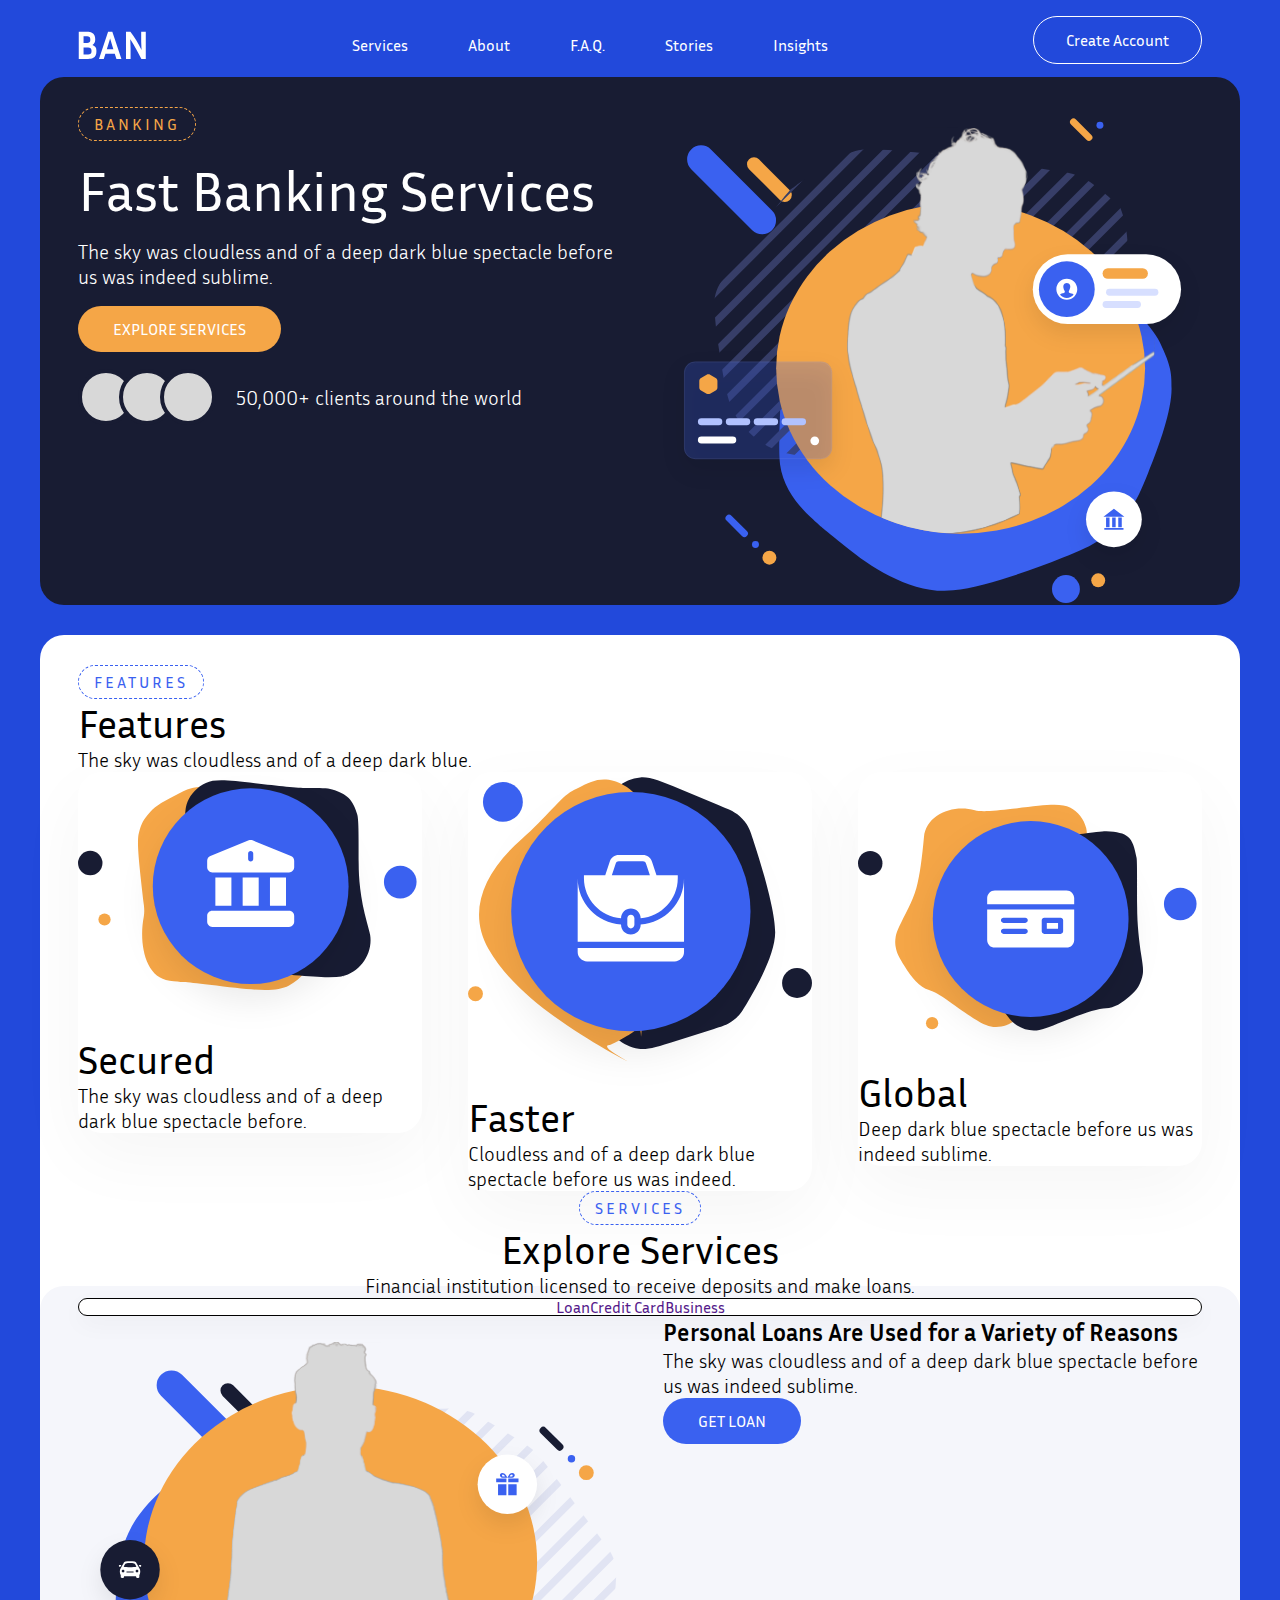
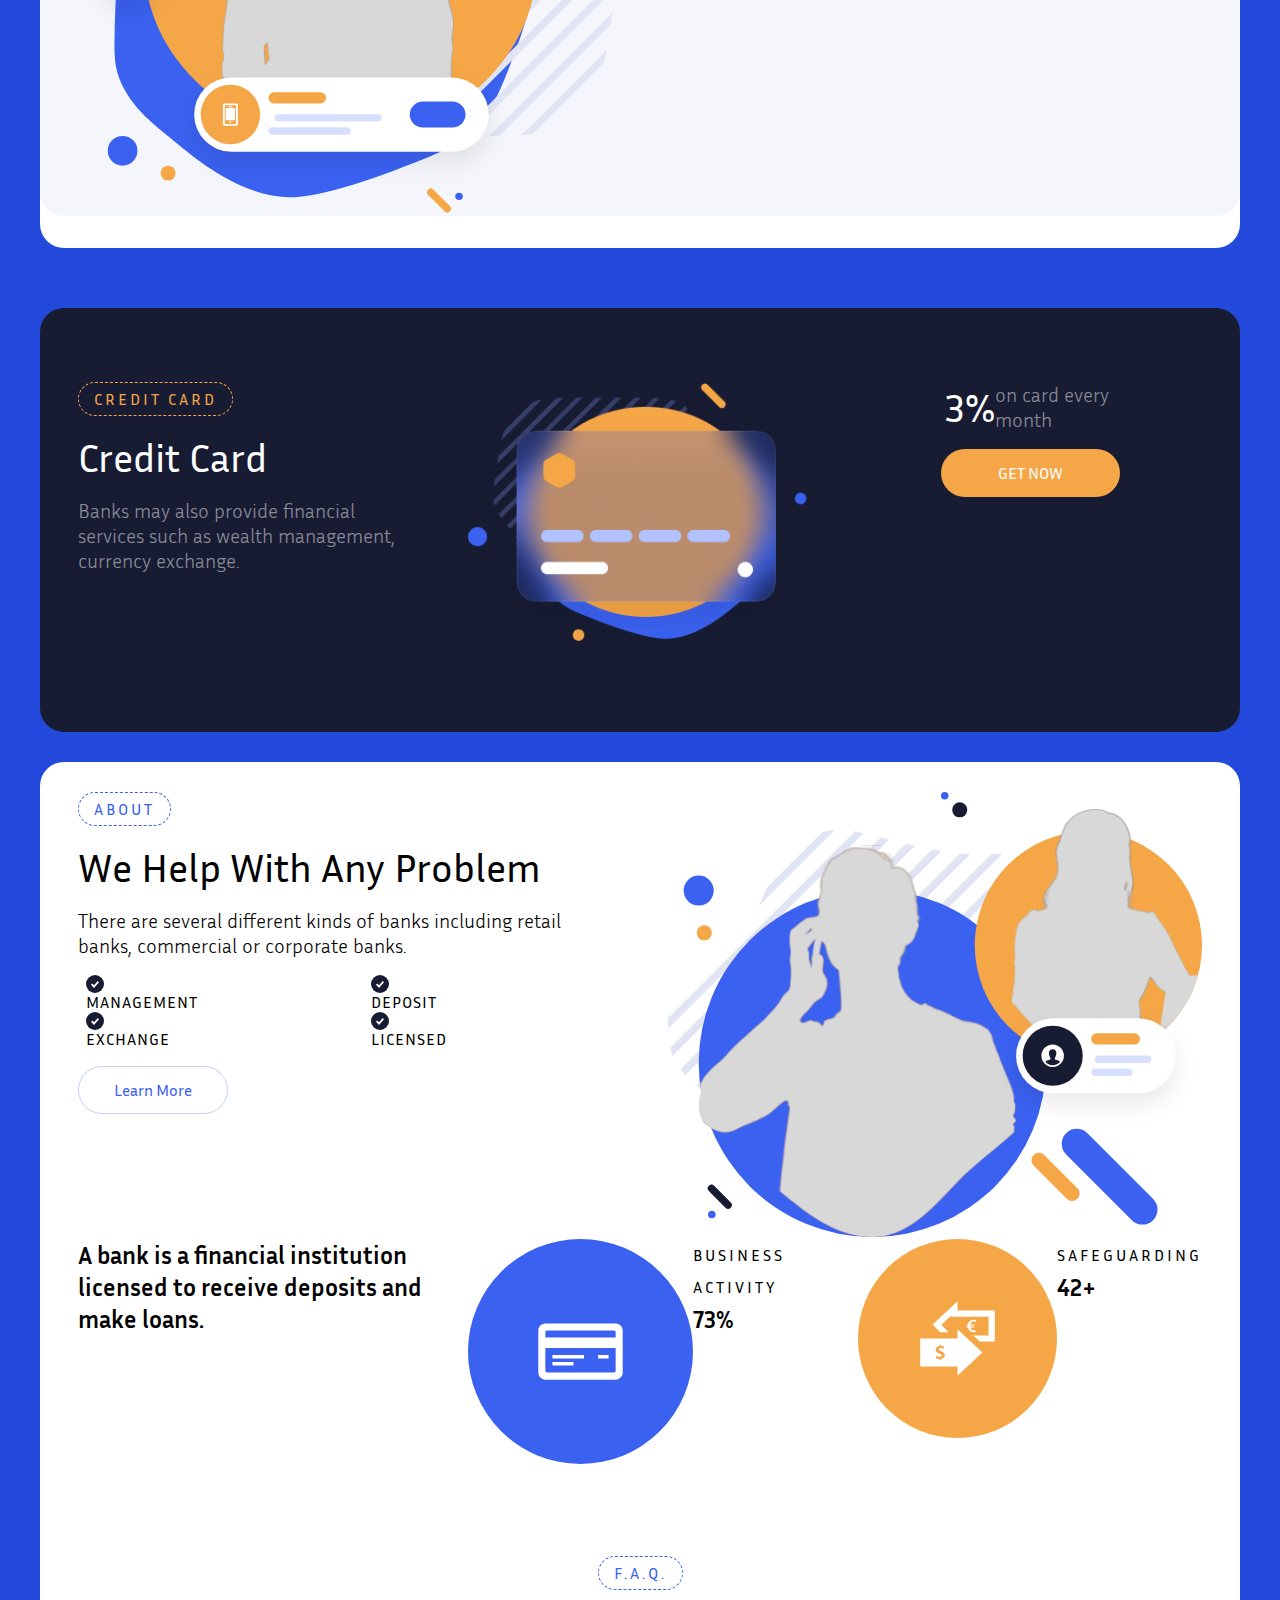
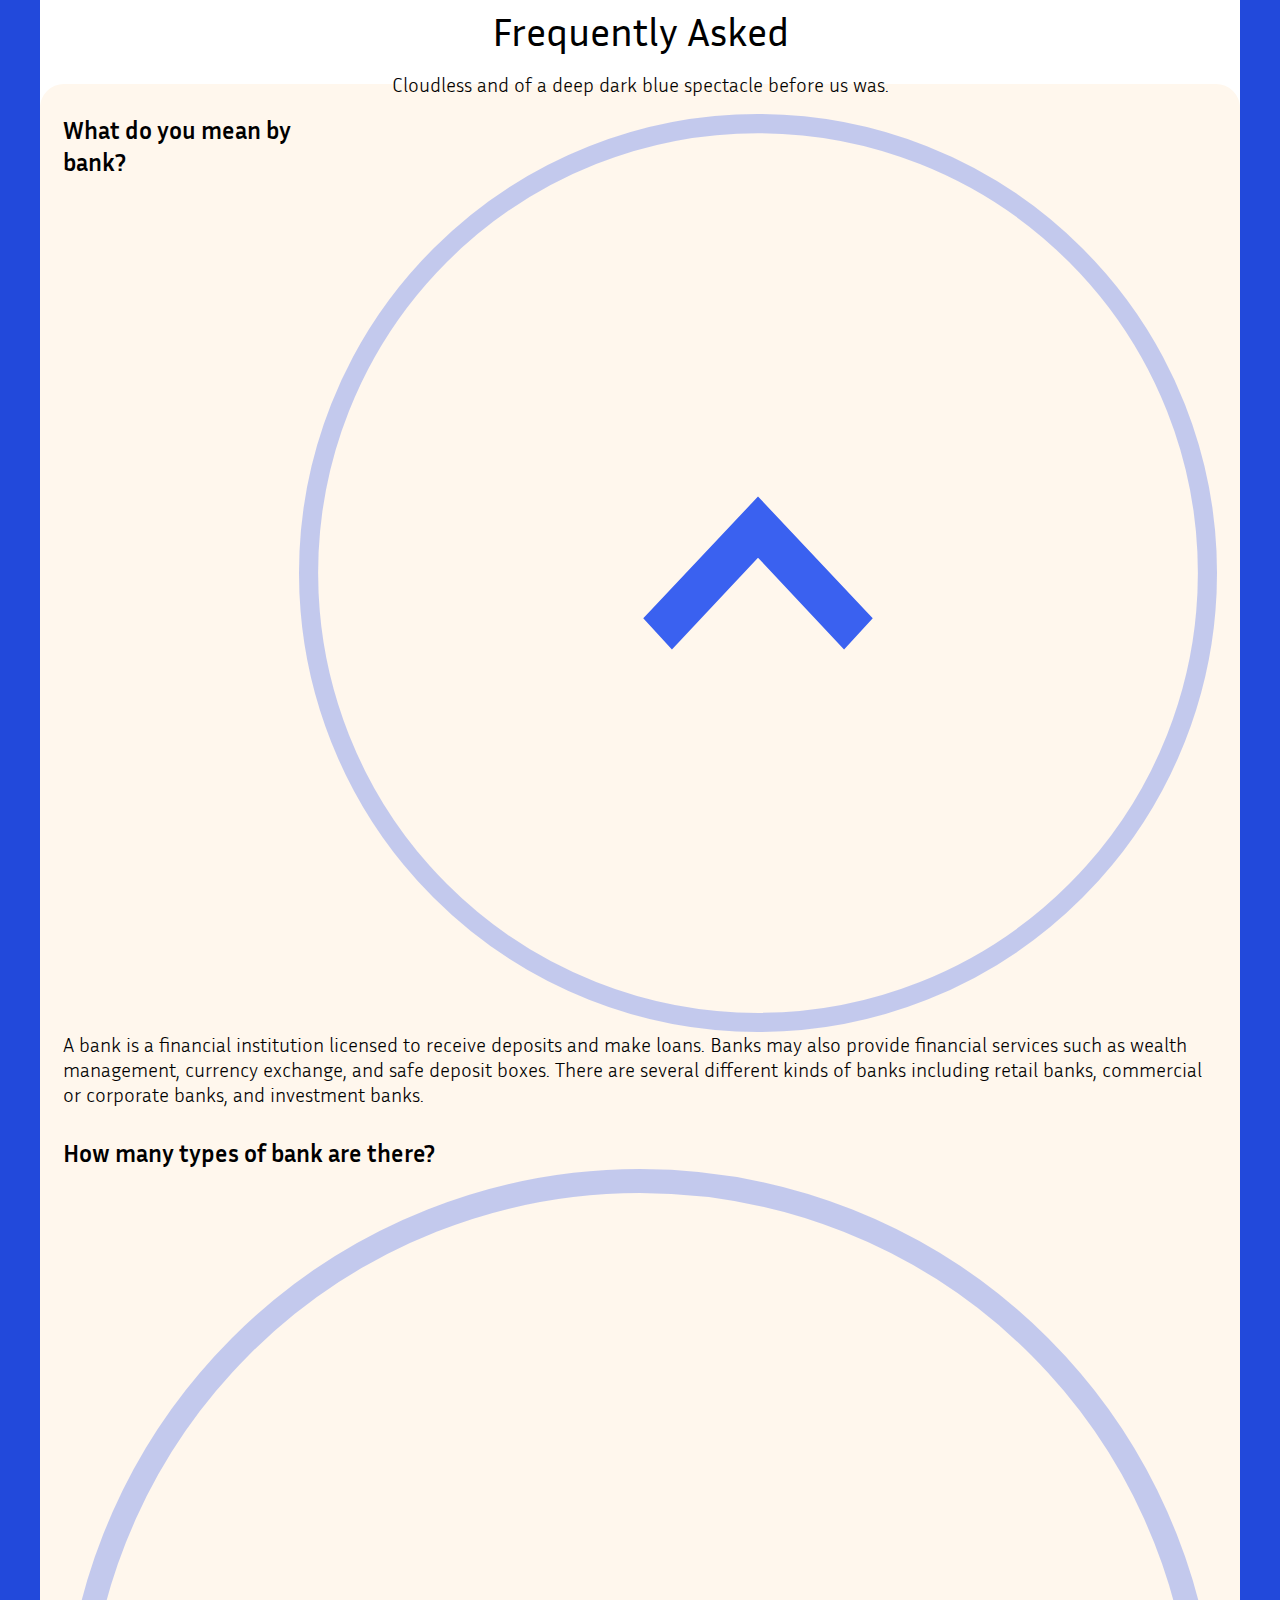
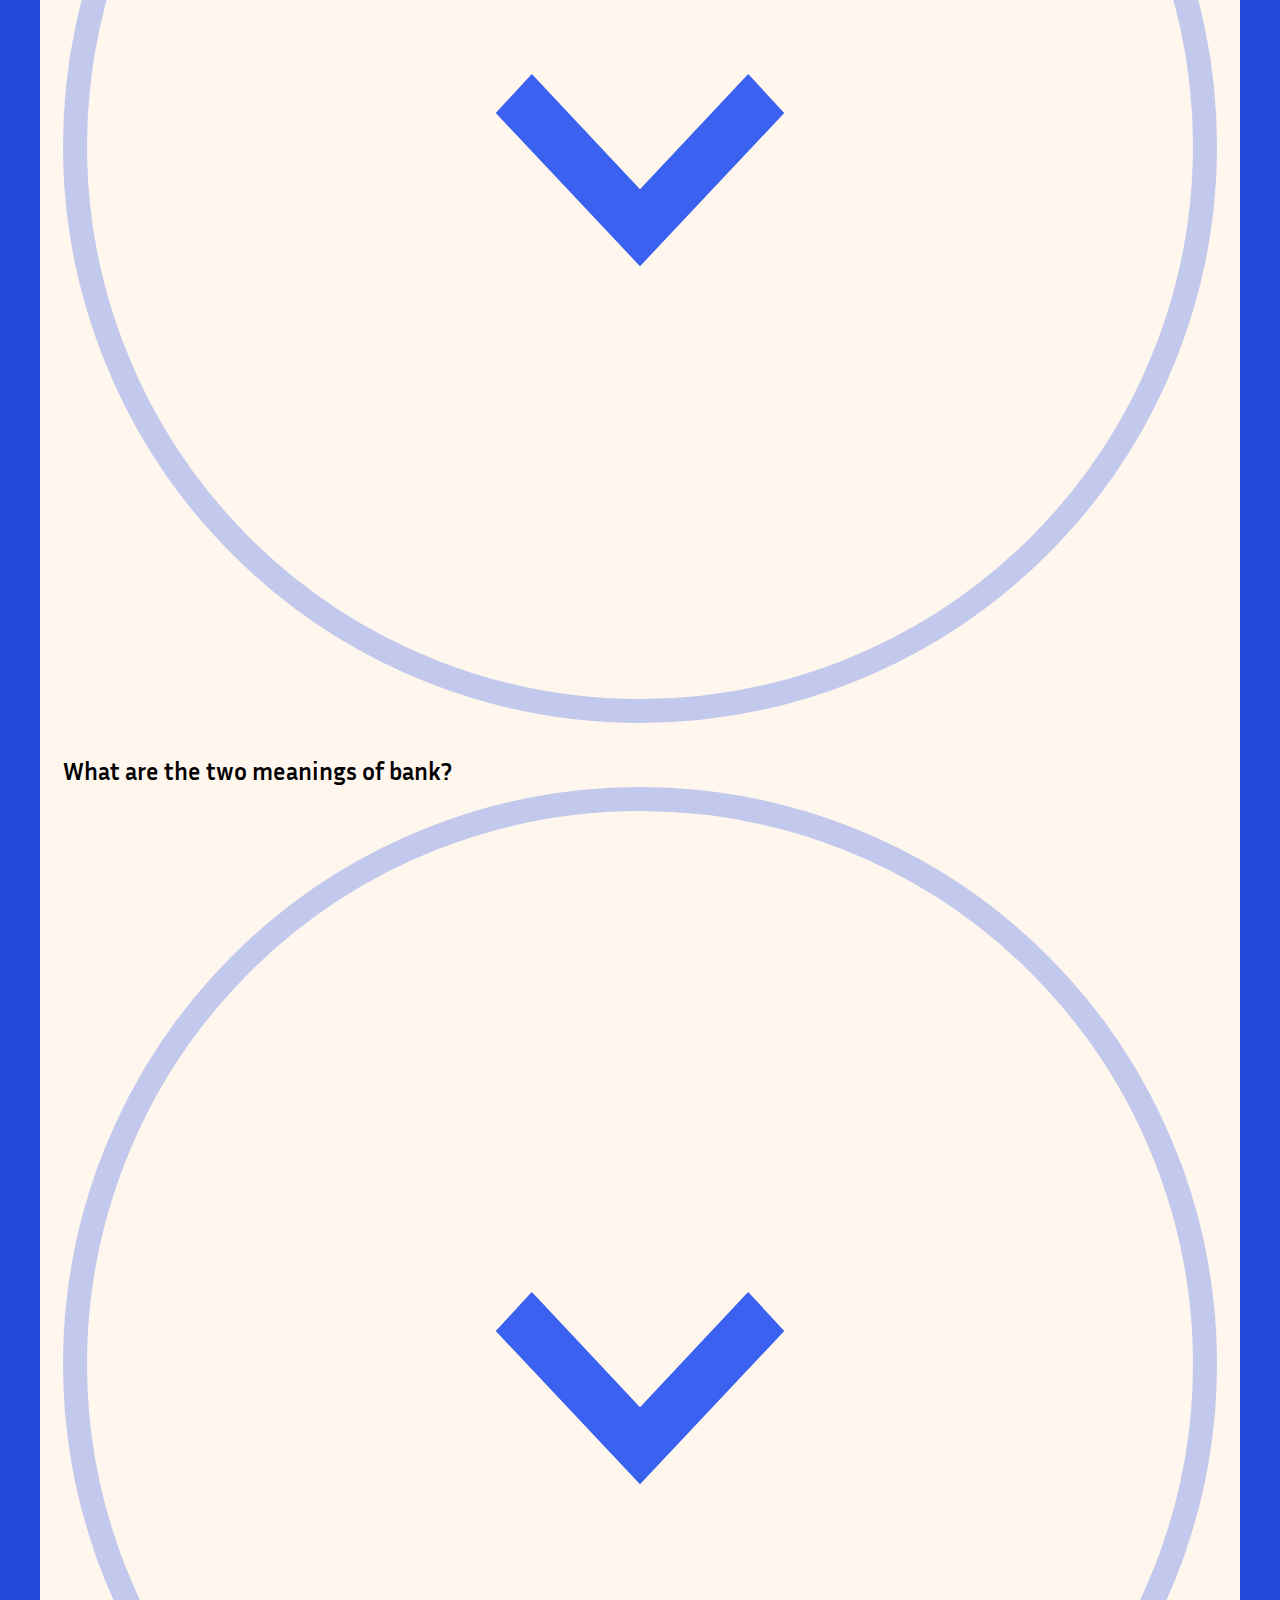
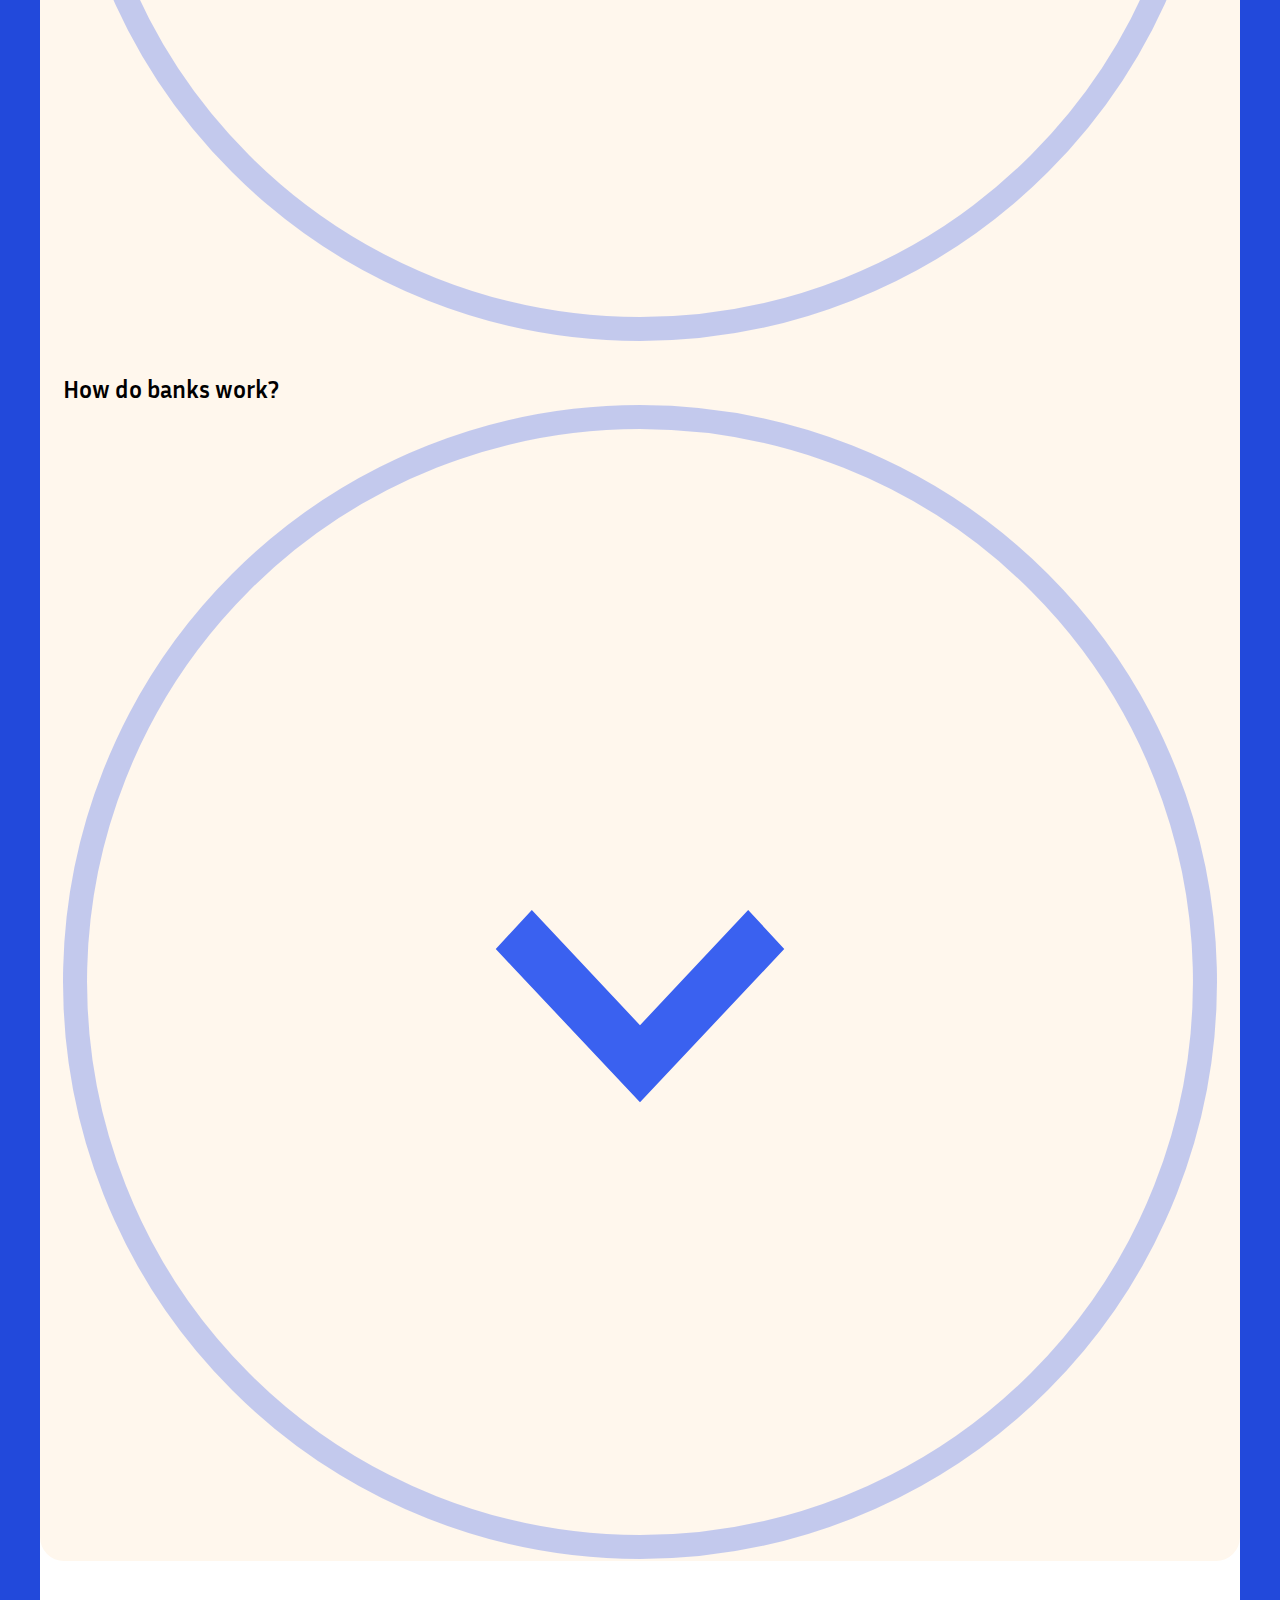
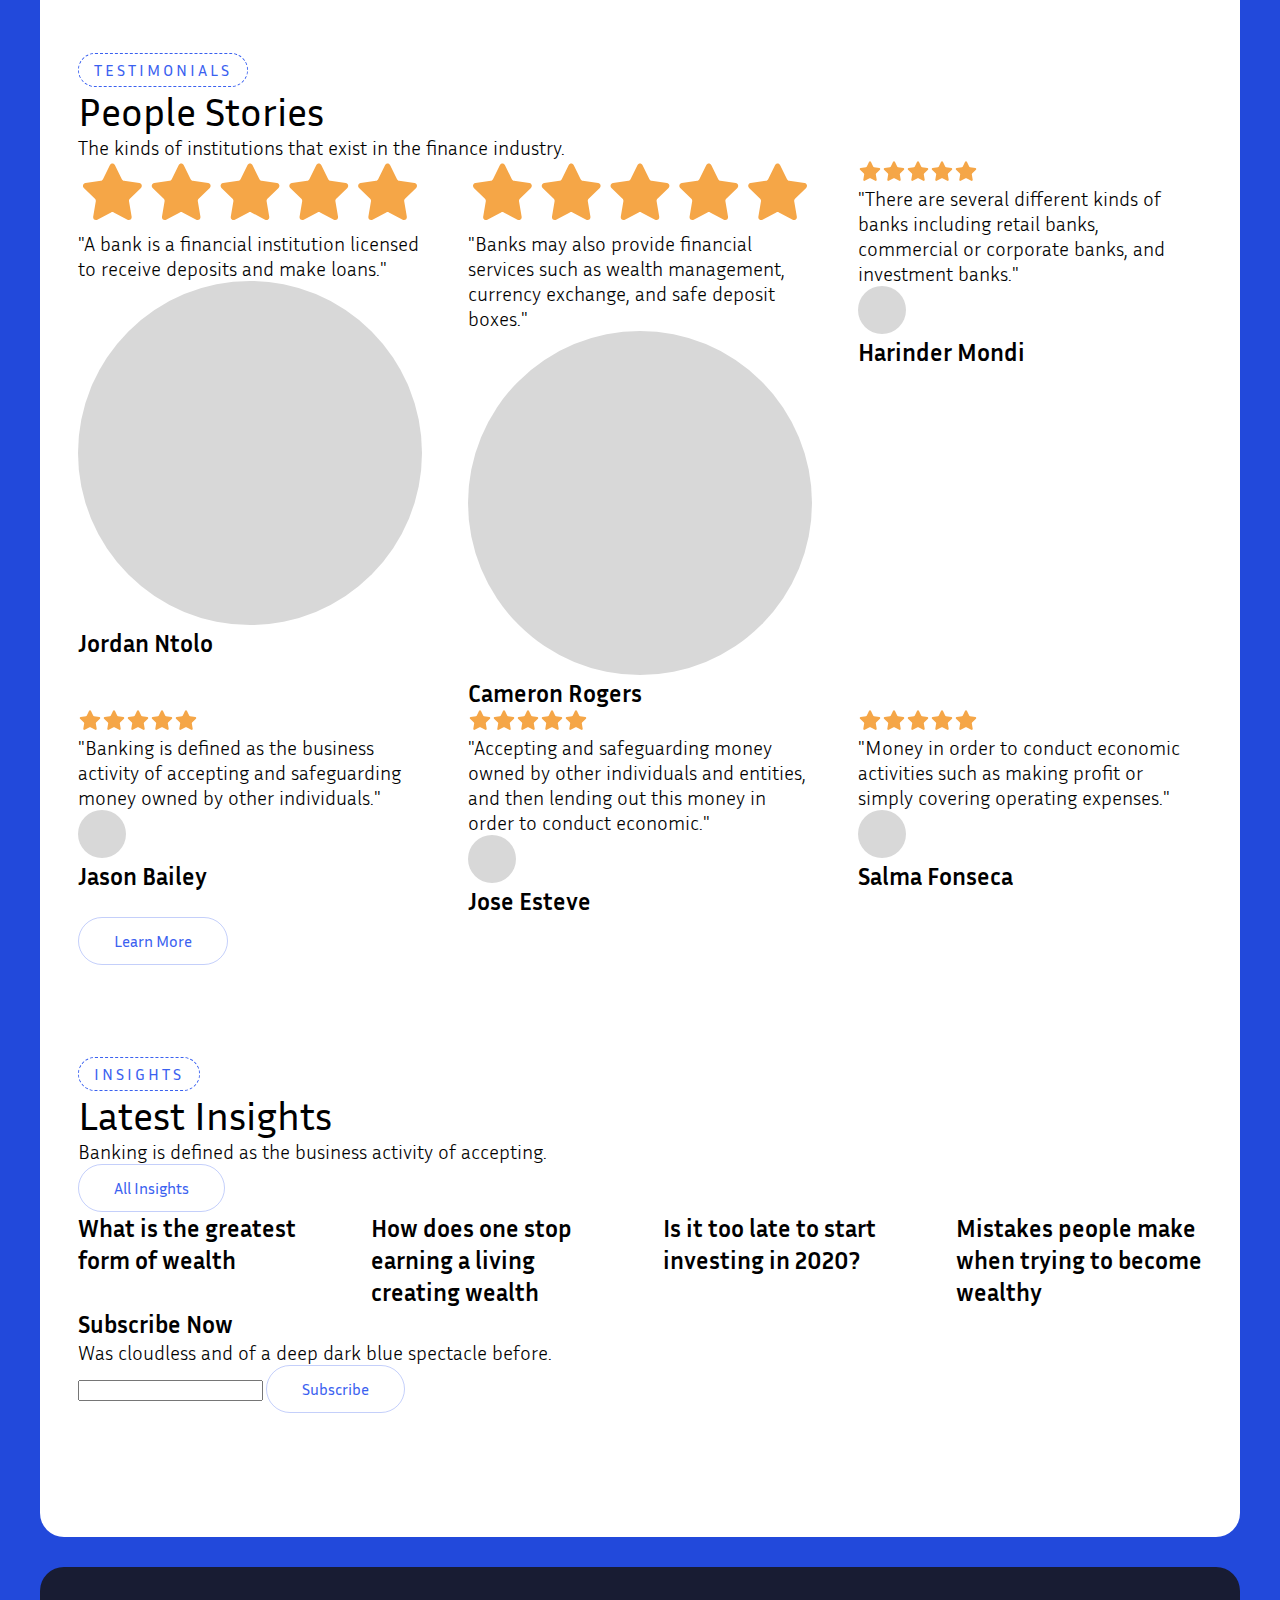
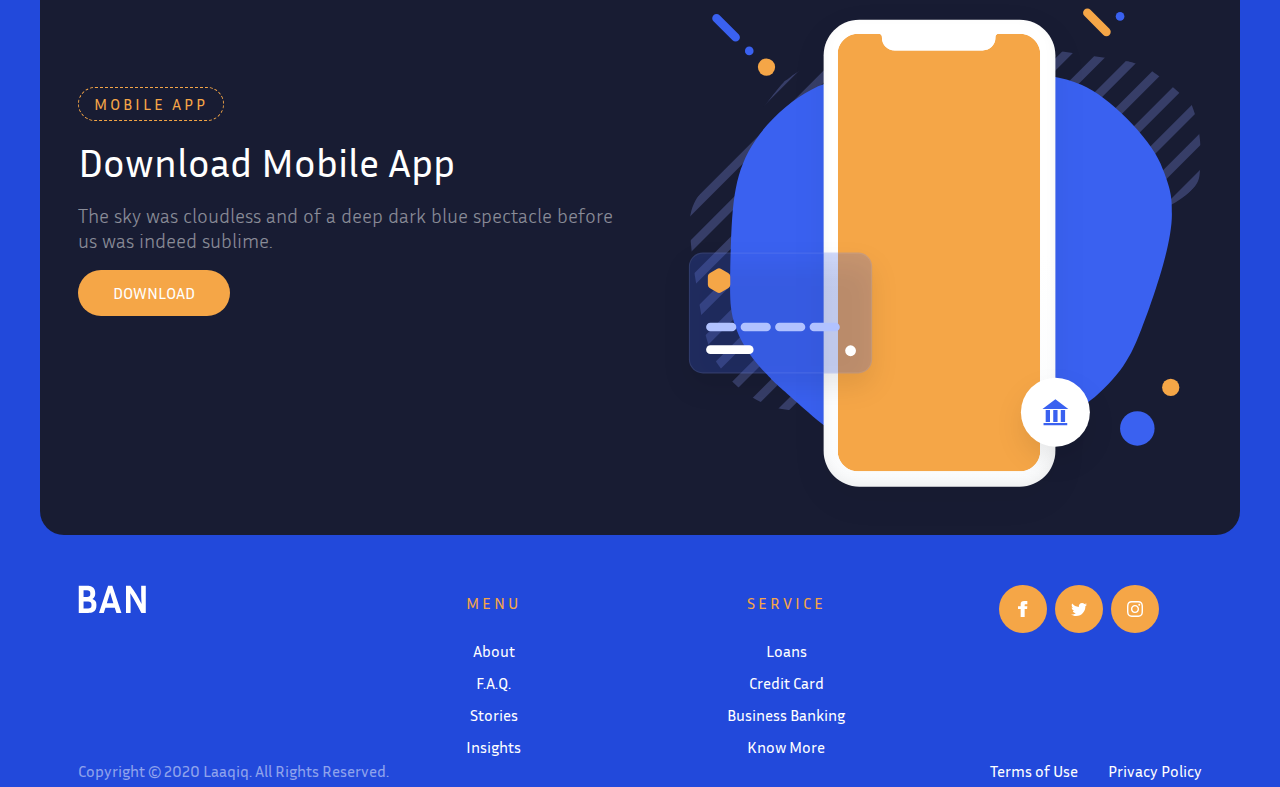
==== index.html @ faff3cac "Rename main.html to index.html" ====
<!DOCTYPE html>
<html lang="en">
  <head>
    <meta charset="UTF-8" />
    <meta http-equiv="X-UA-Compatible" content="IE=edge" />
    <meta name="viewport" content="width=device-width, initial-scale=1.0" />
    <link rel="preconnect" href="https://fonts.gstatic.com" />
    <link
      href="https://fonts.googleapis.com/css2?family=Inria+Sans:wght@300;400;700&display=swap"
      rel="stylesheet"
    />
    <link rel="stylesheet" href="./assets/css/main.css" />
    <title>Bank</title>
  </head>
  <body>
    <header id="header" class="header__navbar mb--bottom">
      <div class="container">
        <div class="row mg-top">
          <div class="column mg-top desktop-view">
            <div class="d-flex flex-space-between">
              <div class="nav__logo">
                <img src="./assets/img/Nav-Section/Logo.svg" alt="" />
              </div>
              <div class="header__mobile--menu">
                <img src="./assets/img/Nav-Section/hamburger-icon.svg" alt="" />
              </div>
            </div>
            <nav class="display-none">
              <ul>
                <li><a href="#">Services</a></li>
                <li><a href="#">About</a></li>
                <li><a href="#">F.A.Q.</a></li>
                <li><a href="#">Stories</a></li>
                <li><a href="#">Insights</a></li>
              </ul>
            </nav>
            <div>
              <a class="display-none btn-create-account" href="#"
                >Create Account</a
              >
            </div>
          </div>
        </div>
      </div>
    </header>
    <!-- Section 1 -->
    <div class="wrapper-black">
      <section id="hero">
        <div class="container">
          <div class="row">
            <div class="column column-xl-6 order-1">
              <h5 class="h5__orange-color mb--bottom">Banking</h5>
              <h1 class="mb--bottom">Fast Banking Services</h1>
              <p class="color__text--white mb--bottom">
                The sky was cloudless and of a deep dark blue spectacle before
                us was indeed sublime.
              </p>
              <div class="mb--bottom">
                <a class="btn__orange" href="#">Explore Services</a>
              </div>
              <div class="display-none">
                <img src="./assets/img/Section-1/Oval-1.svg" alt="" />
                <img
                  class="mg-left-negative"
                  src="./assets/img/Section-1/Oval-1.svg"
                  alt=""
                />
                <img
                  class="mg-left-negative"
                  src="./assets/img/Section-1/Oval-1.svg"
                  alt=""
                />
                <p class="color__text--white pad-left">
                  50,000+ clients around the world
                </p>
              </div>
            </div>
            <div class="column column-xl-6 order-0">
              <div>
                <img
                  class="img__utility"
                  src="./assets/img/Section-1/Section-1-Main-Photo.svg"
                  alt=""
                />
              </div>
            </div>
          </div>
        </div>
      </section>
    </div>
    <!-- Section 2 -->
    <div class="wrapper-white">
      <section id="section-2">
        <div class="container">
          <div class="row">
            <div class="column">
              <h5 class="h5__blue-color">Features</h5>
              <h2>Features</h2>
              <p>The sky was cloudless and of a deep dark blue.</p>
            </div>
          </div>
          <div class="row">
            <div class="column column-xl-4">
              <div class="section-2__card">
                <img
                  class="img__utility"
                  src="./assets/img/Section-2/card-image-1.svg"
                  alt=""
                />
                <h2>Secured</h2>
                <p>
                  The sky was cloudless and of a deep dark blue spectacle
                  before.
                </p>
              </div>
            </div>
            <div class="column column-xl-4">
              <div class="section-2__card">
                <img
                  class="img__utility"
                  src="./assets/img/Section-2/card-image-2.svg"
                  alt=""
                />
                <h2>Faster</h2>
                <p>
                  Cloudless and of a deep dark blue spectacle before us was
                  indeed.
                </p>
              </div>
            </div>
            <div class="column column-xl-4">
              <div class="section-2__card">
                <img
                  class="img__utility"
                  src="./assets/img/Section-2/card-image-3.svg"
                  alt=""
                />
                <h2>Global</h2>
                <p>Deep dark blue spectacle before us was indeed sublime.</p>
              </div>
            </div>
          </div>
          <div class="row">
            <div class="column">
              <div class="text-align">
                <h5 class="h5__blue-color">Services</h5>
                <h2>Explore Services</h2>
                <p>
                  Financial institution licensed to receive deposits and make
                  loans.
                </p>
              </div>
            </div>
          </div>
          <div class="row">
            <div class="column">
              <ul class="d-flex flex-center ul-style">
                <li><a href="">Loan</a></li>
                <li><a href="">Credit Card</a></li>
                <li><a href="">Business</a></li>
              </ul>
            </div>
          </div>
        </div>
        <div class="bg--color-grey">
          <div class="container">
            <div class="row">
              <div class="column column-xl-6">
                <img
                  class="img__utility"
                  src="./assets/img/Section-2/Section-2-Main-Image.svg"
                  alt=""
                />
              </div>
              <div class="column column-xl-6">
                <h3>Personal Loans Are Used for a Variety of Reasons</h3>
                <p>
                  The sky was cloudless and of a deep dark blue spectacle before
                  us was indeed sublime.
                </p>
                <a class="btn__blue" href="#">Get Loan</a>
              </div>
            </div>
          </div>
        </div>
      </section>
    </div>
    <!--Section 3 -->
    <div class="wrapper-black pad--top-bot-large">
      <section id="section-3">
        <div class="container">
          <div class="row">
            <div class="column column-xl-4">
              <h5 class="h5__orange-color mb--bottom">Credit Card</h5>
              <h2 class="mb--bottom color__text--white">Credit Card</h2>
              <p class="color__text--d-white">
                Banks may also provide financial services such as wealth
                management, currency exchange.
              </p>
            </div>
            <div class="column column-xl-4">
              <img
                class="img__utility"
                src="./assets/img/Section-3/Section-3-Main-Image.png"
                alt=""
              />
            </div>
            <div class="column column-xl-4">
              <div class="d-flex flex-center mb--bottom">
                <h2 class="color__text--white">3%</h2>
                <p class="color__text--d-white p__width">on card every month</p>
              </div>
              <div class="d-flex flex-center">
                <a class="btn__orange_big" href="#">Get Now</a>
              </div>
            </div>
          </div>
        </div>
      </section>
    </div>
    <!-- section 4 -->
    <!-- <section id="section-4"> -->
    <div class="wrapper-white">
      <section id="section-4">
        <div class="container">
          <div class="row">
            <div class="column column-xl-6">
              <h5 class="h5__blue-color mb--bottom">About</h5>
              <h2 class="mb--bottom">We Help With Any Problem</h2>
              <p class="mb--bottom">
                There are several different kinds of banks including retail
                banks, commercial or corporate banks.
              </p>
              <div class="row">
                <div class="column column-xl-6">
                  <div class="d-flex flex-direction">
                    <img
                      class="img__utility img__size"
                      src="./assets/img/Section-4/Section-4-icon.svg"
                      alt=""
                    />
                    <h5 class="h5--text-modifier">Management</h5>
                    <img
                      class="img__utility img__size"
                      src="./assets/img/Section-4/Section-4-icon.svg"
                      alt=""
                    />
                    <h5 class="h5--text-modifier">Exchange</h5>
                  </div>
                </div>
                <div class="column column-xl-6">
                  <div class="d-flex mb--bottom flex-direction">
                    <img
                      class="img__utility img__size"
                      src="./assets/img/Section-4/Section-4-icon.svg"
                      alt=""
                    />
                    <h5 class="h5--text-modifier">Deposit</h5>
                    <img
                      class="img__utility img__size"
                      src="./assets/img/Section-4/Section-4-icon.svg"
                      alt=""
                    />
                    <h5 class="h5--text-modifier">Licensed</h5>
                  </div>
                </div>
              </div>
              <div>
                <a class="btn__transparent" href="#">Learn More</a>
              </div>
            </div>

            <div class="column column-xl-6">
              <img
                class="img__utility"
                src="./assets/img/Section-4/Section-4-Main-Image.svg"
                alt=""
              />
            </div>
          </div>
        </div>
      </section>

      <!-- Section 5 -->
      <div class="wrapper-white">
        <section id="section-5">
          <div class="container">
            <div class="row">
              <div class="column column-xl-4">
                <h4>
                  A bank is a financial institution licensed to receive deposits
                  and make loans.
                </h4>
              </div>
              <div class="column column-xl-4">
                <div class="d-flex">
                  <img
                    class="img__utility"
                    src="./assets/img/Section-4/Section-4-Bank-icon.svg"
                    alt=""
                  />
                  <div class="d-flex flex-direction">
                    <h5>Business Activity</h5>
                    <h3>73%</h3>
                  </div>
                </div>
              </div>
              <div class="column column-xl-4">
                <div class="d-flex">
                  <img
                    class="img__utility"
                    src="./assets/img/Section-4/Section-4-Transfer-icon.svg"
                    alt=""
                  />
                  <div class="d-flex flex-direction">
                    <h5>Safeguarding</h5>
                    <h3>42+</h3>
                  </div>
                </div>
              </div>
            </div>
          </div>
        </section>
      </div>
      <!-- Section 6 -->
      <div class="wrapper-white">
        <section id="section-6">
          <div class="container">
            <div class="row">
              <div class="column">
                <div class="d-flex flex-center">
                  <h5 class="h5__blue-color mb--bottom">F.A.Q.</h5>
                </div>
                <h2 class="mb--bottom text-align">Frequently Asked</h2>
                <p class="mb--bottom text-align">
                  Cloudless and of a deep dark blue spectacle before us was.
                </p>
              </div>
            </div>
          </div>
          <div class="bg--color-pink">
            <div class="row">
              <div class="column">
                <div class="d-flex">
                  <h4>What do you mean by bank?</h4>
                  <img
                    class="img__utility"
                    src="./assets/img/Section-4/arrow-icon-up.svg"
                    alt=""
                  />
                </div>
                <p>
                  A bank is a financial institution licensed to receive deposits
                  and make loans. Banks may also provide financial services such
                  as wealth management, currency exchange, and safe deposit
                  boxes. There are several different kinds of banks including
                  retail banks, commercial or corporate banks, and investment
                  banks.
                </p>
              </div>
              <div class="column">
                <h4>How many types of bank are there?</h4>
                <img
                  class="img__utility"
                  src="./assets/img/Section-4/arrow-icon-down.svg"
                  alt=""
                />
              </div>
              <div class="column">
                <h4>What are the two meanings of bank?</h4>
                <img
                  class="img__utility"
                  src="./assets/img/Section-4/arrow-icon-down.svg"
                  alt=""
                />
              </div>
              <div class="column">
                <h4>How do banks work?</h4>
                <img
                  class="img__utility"
                  src="./assets/img/Section-4/arrow-icon-down.svg"
                  alt=""
                />
              </div>
            </div>
          </div>
        </section>
      </div>
      <!-- Section 7 -->
      <div class="wrapper-white">
        <section id="section-7">
          <div class="container">
            <div class="row">
              <div class="column">
                <h5 class="h5__blue-color">Testimonials</h5>
                <h2>People Stories</h2>
                <p>
                  The kinds of institutions that exist in the finance industry.
                </p>
              </div>
            </div>
            <div class="row">
              <div class="column column-xl-4">
                <img
                  class="img__utility"
                  src="./assets/img/Section-4/stars.svg"
                  alt=""
                />
                <p>
                  "A bank is a financial institution licensed to receive
                  deposits and make loans."
                </p>
                <img
                  class="img__utility"
                  src="./assets/img/Section-4/photo-placeholder.svg"
                  alt=""
                />
                <h4>Jordan Ntolo</h4>
              </div>
              <div class="column column-xl-4">
                <img
                  class="img__utility"
                  src="./assets/img/Section-4/stars.svg"
                  alt=""
                />
                <p>
                  "Banks may also provide financial services such as wealth
                  management, currency exchange, and safe deposit boxes."
                </p>
                <img
                  class="img__utility"
                  src="./assets/img/Section-4/photo-placeholder.svg"
                  alt=""
                />
                <h4>Cameron Rogers</h4>
              </div>
              <div class="column column-xl-4">
                <img src="./assets/img/Section-4/stars.svg" alt="" />
                <p>
                  "There are several different kinds of banks including retail
                  banks, commercial or corporate banks, and investment banks."
                </p>
                <img
                  src="./assets/img/Section-4/photo-placeholder.svg"
                  alt=""
                />
                <h4>Harinder Mondi</h4>
              </div>
            </div>
            <div class="row">
              <div class="column column-xl-4">
                <img src="./assets/img/Section-4/stars.svg" alt="" />
                <p>
                  "Banking is defined as the business activity of accepting and
                  safeguarding money owned by other individuals."
                </p>
                <img
                  src="./assets/img/Section-4/photo-placeholder.svg"
                  alt=""
                />
                <h4>Jason Bailey</h4>
              </div>
              <div class="column column-xl-4">
                <img src="./assets/img/Section-4/stars.svg" alt="" />
                <p>
                  "Accepting and safeguarding money owned by other individuals
                  and entities, and then lending out this money in order to
                  conduct economic."
                </p>
                <img
                  src="./assets/img/Section-4/photo-placeholder.svg"
                  alt=""
                />
                <h4>Jose Esteve</h4>
              </div>
              <div class="column column-xl-4">
                <img src="./assets/img/Section-4/stars.svg" alt="" />
                <p>
                  "Money in order to conduct economic activities such as making
                  profit or simply covering operating expenses."
                </p>
                <img
                  src="./assets/img/Section-4/photo-placeholder.svg"
                  alt=""
                />
                <h4>Salma Fonseca</h4>
              </div>
            </div>
            <div class="row">
              <div class="column">
                <a class="btn__transparent" href="#">Learn More</a>
              </div>
            </div>
          </div>
        </section>
      </div>
      <!-- Section-8 -->
      <div class="wrapper-white">
        <section id="section-8">
          <div class="container">
            <div class="row">
              <div class="column">
                <h5 class="h5__blue-color">Insights</h5>
                <h2>Latest Insights</h2>
                <p>Banking is defined as the business activity of accepting.</p>
                <a class="btn__transparent" href="#">All Insights</a>
              </div>
            </div>
            <div class="row">
              <div class="column column-xl-3">
                <h4>What is the greatest form of wealth</h4>
              </div>
              <div class="column column-xl-3">
                <h4>How does one stop earning a living creating wealth</h4>
              </div>
              <div class="column column-xl-3">
                <h4>Is it too late to start investing in 2020?</h4>
              </div>
              <div class="column column-xl-3">
                <h4>Mistakes people make when trying to become wealthy</h4>
              </div>
            </div>
            <div class="row">
              <div class="column">
                <h3>Subscribe Now</h3>
                <p>Was cloudless and of a deep dark blue spectacle before.</p>
                <label for=""></label>
                <input type="email" />
                <a class="btn__transparent" href="#">Subscribe</a>
              </div>
            </div>
          </div>
        </section>
      </div>
    </div>
    <!-- Section 9 -->
    <div class="wrapper-black">
      <section id="section-9">
        <div class="container">
          <div class="row">
            <div class="column column-xl-6">
              <h5 class="h5__orange-color mg-top-large mb--bottom">
                Mobile App
              </h5>
              <h2 class="mb--bottom color__text--white">Download Mobile App</h2>
              <p class="mb--bottom color__text--d-white">
                The sky was cloudless and of a deep dark blue spectacle before
                us was indeed sublime.
              </p>
              <a class="btn__orange mb--bottom" href="#">Download</a>
            </div>
            <div class="column column-xl-6">
              <img
                class="img__utility"
                src="./assets/img/Section-5/Section-5-Main-Image.svg"
                alt=""
              />
            </div>
          </div>
        </div>
      </section>
    </div>
    <!-- footer -->
    <footer id="footer">
      <div class="container">
        <div class="row">
          <div class="column column-xl-3">
            <div
              class="
                d-flex
                flex-center flex-direction
                mg-top-large
                mb--bottom-medium
                footer-logo
              "
            >
              <img src="./assets/img/Nav-Section/Logo.svg" alt="" />
            </div>
          </div>
          <div class="column column-xl-3">
            <ul class="d-flex flex-center flex-direction">
              <li class="color--orange"><a href="#">Menu</a></li>
              <li><a href="#">About</a></li>
              <li><a href="#">F.A.Q.</a></li>
              <li><a href="#">Stories</a></li>
              <li><a href="#">Insights</a></li>
            </ul>
          </div>
          <div class="column column-xl-3">
            <ul class="d-flex flex-center flex-direction">
              <li class="color--orange"><a href="#">Service</a></li>
              <li><a href="#">Loans</a></li>
              <li><a href="#">Credit Card</a></li>
              <li><a href="#">Business Banking</a></li>
              <li><a href="#">Know More</a></li>
            </ul>
          </div>
          <div class="column column-xl-3">
            <div class="d-flex flex-center flex-direction social--icon">
              <img src="./assets/img/Section-5/social.svg" alt="" />
            </div>
          </div>
        </div>
        <div class="row">
          <div class="column">
            <div class="footer-closing">
              <div
                class="
                  footer-closing
                  d-flex
                  color__text--d-white
                  mg-top-medium
                  flex-justify-center
                "
              >
                <h6>Copyright © 2020 Laaqiq. All Rights Reserved.</h6>
              </div>
              <div
                class="
                  d-flex
                  flex-space-evenly
                  color__text--white
                  margin-top
                  footer-closing
                "
              >
                <h5 class="text-modifier">Terms of Use</h5>
                <h5 class="text-modifier h5__margin__left">Privacy Policy</h5>
              </div>
            </div>
          </div>
        </div>
      </div>
    </footer>
  </body>
</html>
---- assets/css/main.css ----
/* http://meyerweb.com/eric/tools/css/reset/ 
   v2.0 | 20110126
   License: none (public domain)
*/
html,
body,
div,
span,
applet,
object,
iframe,
h1,
h2,
h3,
h4,
h5,
h6,
p,
blockquote,
pre,
a,
abbr,
acronym,
address,
big,
cite,
code,
del,
dfn,
em,
img,
ins,
kbd,
q,
s,
samp,
small,
strike,
strong,
sub,
sup,
tt,
var,
b,
u,
i,
center,
dl,
dt,
dd,
ol,
ul,
li,
fieldset,
form,
label,
legend,
table,
caption,
tbody,
tfoot,
thead,
tr,
th,
td,
article,
aside,
canvas,
details,
embed,
figure,
figcaption,
footer,
header,
hgroup,
menu,
nav,
output,
ruby,
section,
summary,
time,
mark,
audio,
video {
  margin: 0;
  padding: 0;
  border: 0;
  font-size: 100%;
  font: inherit;
  vertical-align: baseline;
}

/* HTML5 display-role reset for older browsers */
article,
aside,
details,
figcaption,
figure,
footer,
header,
hgroup,
menu,
nav,
section {
  display: block;
}

body {
  line-height: 1;
}

ol,
ul {
  list-style: none;
}

blockquote,
q {
  quotes: none;
}

blockquote:before,
blockquote:after,
q:before,
q:after {
  content: "";
  content: none;
}

table {
  border-collapse: collapse;
  border-spacing: 0;
}

/* http://meyerweb.com/eric/tools/css/reset/ 
   v2.0 | 20110126
   License: none (public domain)
*/
html {
  box-sizing: border-box;
  font-size: 16px;
}

*,
*:before,
*:after {
  box-sizing: inherit;
  -webkit-box-sizing: inherit;
  -moz-box-sizing: inherit;
}

a {
  text-decoration: none;
}

.h1 {
  font-size: 4em;
  line-height: 1.2em;
  font-weight: 900;
}

.h2 {
  font-size: 3.5em;
  line-height: 1.25em;
  font-weight: 900;
}

.h3 {
  font-size: 3em;
  line-height: 1.18em;
  font-weight: 900;
}

.h4 {
  font-size: 2.5em;
  line-height: 1.5em;
  font-weight: 900;
}

.h5 {
  font-size: 2em;
  line-height: 1.5em;
  font-weight: 900;
}

.h6 {
  font-size: 1.5em;
  line-height: 1.5em;
  font-weight: 900;
}

.h1--regular {
  font-size: 4em;
  line-height: 1.2em;
  font-weight: 400;
}

.h2--regular {
  font-size: 3.5em;
  line-height: 1.25em;
  font-weight: 400;
}

.h3--regular {
  font-size: 3em;
  line-height: 1.18em;
  font-weight: 400;
}

.h4--regular {
  font-size: 2.5em;
  line-height: 1.5em;
  font-weight: 400;
}

.h5--regular {
  font-size: 2em;
  line-height: 1.5em;
  font-weight: 400;
}

.h6--regular {
  font-size: 1.5em;
  line-height: 1.5em;
  font-weight: 400;
}

.bold-large {
  font-size: 1.6em;
  line-height: 1.5em;
  font-weight: 700;
}

.bold-medium {
  font-size: 1.4em;
  line-height: 1.14em;
  font-weight: 700;
}

.bold-small {
  font-size: 1.1em;
  line-height: 1.45rem;
  font-weight: 700;
}

.p {
  font-size: 2em;
  line-height: 1.6em;
  font-weight: 400;
}

.regular-large {
  font-size: 1.6em;
  line-height: 1.5em;
  font-weight: 400;
}

.regular-medium {
  font-size: 1.4em;
  line-height: 1.14em;
  font-weight: 400;
}

.regular-small {
  font-size: 1.1em;
  line-height: 1.45em;
  font-weight: 400;
}

.btn--primary {
  background-color: #176bfb;
  color: #fff;
  text-align: center;
  padding: 0.6em 1.2em;
  border-radius: 0.7em;
  height: 40px;
  width: 83px;
  font-size: 16px;
}

.btn--success {
  background-color: #3ca455;
  color: #fff;
  text-align: center;
  padding: 0.6em 1.2em;
  border-radius: 0.7em;
  height: 40px;
  width: 83px;
  font-size: 16px;
}

.btn--warning {
  background-color: #e67337;
  color: #fff;
  text-align: center;
  padding: 0.6em 1.2em;
  border-radius: 0.7em;
  height: 40px;
  width: 83px;
  font-size: 16px;
}

.btn--error {
  background-color: #c84040;
  color: #fff;
  text-align: center;
  padding: 0.6em 1.2em;
  border-radius: 0.7em;
  height: 40px;
  width: 83px;
  font-size: 16px;
}

.btn--dark--grey {
  background-color: #ccced0;
  color: #fff;
  text-align: center;
  padding: 0.6em 1.2em;
  border-radius: 0.7em;
  height: 40px;
  width: 83px;
  font-size: 16px;
}

.btn--medium--grey {
  background-color: #ececee;
  color: #fff;
  text-align: center;
  padding: 0.6em 1.2em;
  border-radius: 0.7em;
  height: 40px;
  width: 83px;
  font-size: 16px;
}

.btn--light--grey {
  background-color: #f6f6f9;
  color: #fff;
  text-align: center;
  padding: 0.6em 1.2em;
  border-radius: 0.7em;
  height: 40px;
  width: 83px;
  font-size: 16px;
}

.btn--primary--btn_icons {
  background-color: #176bfb;
  color: #fff;
  text-align: center;
  padding: 0.6em 1.2em;
  border-radius: 0.7em;
  height: 40px;
  width: 109px;
  font-size: 16px;
}

.btn--success--btn_icons {
  background-color: #3ca455;
  color: #fff;
  text-align: center;
  padding: 0.6em 1.2em;
  border-radius: 0.7em;
  height: 40px;
  width: 109px;
  font-size: 16px;
}

.btn--warning--btn_icons {
  background-color: #e67337;
  color: #fff;
  text-align: center;
  padding: 0.6em 1.2em;
  border-radius: 0.7em;
  height: 40px;
  width: 109px;
  font-size: 16px;
}

.btn--error--btn_icons {
  background-color: #c84040;
  color: #fff;
  text-align: center;
  padding: 0.6em 1.2em;
  border-radius: 0.7em;
  height: 40px;
  width: 109px;
  font-size: 16px;
}

.btn--dark--grey--btn_icons {
  background-color: #ccced0;
  color: #fff;
  text-align: center;
  padding: 0.6em 1.2em;
  border-radius: 0.7em;
  height: 40px;
  width: 109px;
  font-size: 16px;
}

.btn--medium--grey--btn_icons {
  background-color: #ececee;
  color: #fff;
  text-align: center;
  padding: 0.6em 1.2em;
  border-radius: 0.7em;
  height: 40px;
  width: 109px;
  font-size: 16px;
}

.btn--light--grey--btn_icons {
  background-color: #f6f6f9;
  color: #fff;
  text-align: center;
  padding: 0.6em 1.2em;
  border-radius: 0.7em;
  height: 40px;
  width: 109px;
  font-size: 16px;
}

.container {
  width: 100%;
  margin: 0 auto;
}

.container-fluid {
  width: 100%;
  margin: 0 auto;
}

@media (min-width: 576px) {
  .container {
    max-width: 540px;
  }
}

@media screen and (min-width: 768px) {
  .container {
    max-width: 720px;
  }
}

@media screen and (min-width: 992px) {
  .container {
    max-width: 960px;
  }
}

@media screen and (min-width: 1200px) {
  .container {
    max-width: 1170px;
  }
}

@media screen and (min-width: 1400px) {
  .container {
    max-width: 1320px;
  }
}

.row {
  display: flex;
  flex-wrap: wrap;
  margin-top: -30px;
}

.row .row {
  margin-left: -15px;
  margin-right: -15px;
}

.column {
  padding: 0 23px;
  width: 100%;
  margin-top: 30px;
}

.column-1 {
  width: calc(1 / 12 * 100%);
}

.column-2 {
  width: calc(2 / 12 * 100%);
}

.column-3 {
  width: calc(3 / 12 * 100%);
}

.column-4 {
  width: calc(4 / 12 * 100%);
}

.column-5 {
  width: calc(5 / 12 * 100%);
}

.column-6 {
  width: calc(6 / 12 * 100%);
}

.column-7 {
  width: calc(7 / 12 * 100%);
}

.column-8 {
  width: calc(8 / 12 * 100%);
}

.column-9 {
  width: calc(9 / 12 * 100%);
}

.column-10 {
  width: calc(10 / 12 * 100%);
}

.column-11 {
  width: calc(11 / 12 * 100%);
}

.column-12 {
  width: calc(12 / 12 * 100%);
}

@media screen and (min-width: 576px) {
  .column-sm-1 {
    width: calc(1 / 12 * 100%);
  }
  .column-sm-2 {
    width: calc(2 / 12 * 100%);
  }
  .column-sm-3 {
    width: calc(3 / 12 * 100%);
  }
  .column-sm-4 {
    width: calc(4 / 12 * 100%);
  }
  .column-sm-5 {
    width: calc(5 / 12 * 100%);
  }
  .column-sm-6 {
    width: calc(6 / 12 * 100%);
  }
  .column-sm-7 {
    width: calc(7 / 12 * 100%);
  }
  .column-sm-8 {
    width: calc(8 / 12 * 100%);
  }
  .column-sm-9 {
    width: calc(9 / 12 * 100%);
  }
  .column-sm-10 {
    width: calc(10 / 12 * 100%);
  }
  .column-sm-11 {
    width: calc(11 / 12 * 100%);
  }
  .column-sm-12 {
    width: calc(12 / 12 * 100%);
  }
}

@media screen and (min-width: 768px) {
  .column-md-1 {
    width: calc(1 / 12 * 100%);
  }
  .column-md-2 {
    width: calc(2 / 12 * 100%);
  }
  .column-md-3 {
    width: calc(3 / 12 * 100%);
  }
  .column-md-4 {
    width: calc(4 / 12 * 100%);
  }
  .column-md-5 {
    width: calc(5 / 12 * 100%);
  }
  .column-md-6 {
    width: calc(6 / 12 * 100%);
  }
  .column-md-7 {
    width: calc(7 / 12 * 100%);
  }
  .column-md-8 {
    width: calc(8 / 12 * 100%);
  }
  .column-md-9 {
    width: calc(9 / 12 * 100%);
  }
  .column-md-10 {
    width: calc(10 / 12 * 100%);
  }
  .column-md-11 {
    width: calc(11 / 12 * 100%);
  }
  .column-md-12 {
    width: calc(12 / 12 * 100%);
  }
}

@media screen and (min-width: 992px) {
  .column-lg-1 {
    width: calc(1 / 12 * 100%);
  }
  .column-lg-2 {
    width: calc(2 / 12 * 100%);
  }
  .column-lg-3 {
    width: calc(3 / 12 * 100%);
  }
  .column-lg-4 {
    width: calc(4 / 12 * 100%);
  }
  .column-lg-5 {
    width: calc(5 / 12 * 100%);
  }
  .column-lg-6 {
    width: calc(6 / 12 * 100%);
  }
  .column-lg-7 {
    width: calc(7 / 12 * 100%);
  }
  .column-lg-8 {
    width: calc(8 / 12 * 100%);
  }
  .column-lg-9 {
    width: calc(9 / 12 * 100%);
  }
  .column-lg-10 {
    width: calc(10 / 12 * 100%);
  }
  .column-lg-11 {
    width: calc(11 / 12 * 100%);
  }
  .column-lg-12 {
    width: calc(12 / 12 * 100%);
  }
}

@media screen and (min-width: 1200px) {
  .column-xl-1 {
    width: calc(1 / 12 * 100%);
  }
  .column-xl-2 {
    width: calc(2 / 12 * 100%);
  }
  .column-xl-3 {
    width: calc(3 / 12 * 100%);
  }
  .column-xl-4 {
    width: calc(4 / 12 * 100%);
  }
  .column-xl-5 {
    width: calc(5 / 12 * 100%);
  }
  .column-xl-6 {
    width: calc(6 / 12 * 100%);
  }
  .column-xl-7 {
    width: calc(7 / 12 * 100%);
  }
  .column-xl-8 {
    width: calc(8 / 12 * 100%);
  }
  .column-xl-9 {
    width: calc(9 / 12 * 100%);
  }
  .column-xl-10 {
    width: calc(10 / 12 * 100%);
  }
  .column-xl-11 {
    width: calc(11 / 12 * 100%);
  }
  .column-xl-12 {
    width: calc(12 / 12 * 100%);
  }
}

@media screen and (min-width: 1400px) {
  .column-xxl-1 {
    width: calc(1 / 12 * 100%);
  }
  .column-xxl-2 {
    width: calc(2 / 12 * 100%);
  }
  .column-xxl-3 {
    width: calc(3 / 12 * 100%);
  }
  .column-xxl-4 {
    width: calc(4 / 12 * 100%);
  }
  .column-xxl-5 {
    width: calc(5 / 12 * 100%);
  }
  .column-xxl-6 {
    width: calc(6 / 12 * 100%);
  }
  .column-xxl-7 {
    width: calc(7 / 12 * 100%);
  }
  .column-xxl-8 {
    width: calc(8 / 12 * 100%);
  }
  .column-xxl-9 {
    width: calc(9 / 12 * 100%);
  }
  .column-xxl-10 {
    width: calc(10 / 12 * 100%);
  }
  .column-xxl-11 {
    width: calc(11 / 12 * 100%);
  }
  .column-xxl-12 {
    width: calc(12 / 12 * 100%);
  }
}

/* Table of Contents
    
    1. Global Styles

    2. Typography
       2.1 A-Tag Links
    
    3. Layouts

    4. Components
       4.1 Buttons
       4.2 Cards

    5. Media Query

    6. Utility
 */
/*=============
   Global Styles
   =============*/
body {
  background-color: #2249db;
  font-family: "Inria Sans", sans-serif;
  font-size: 16px;
}

/*=============
   Typography
   =============*/
h1 {
  font-size: 56px;
  line-height: 64px;
  font-weight: 700px;
  color: #fff;
}

h2 {
  font-size: 40px;
  line-height: 48px;
  font-weight: 700px;
}

h3 {
  font-size: 24px;
  line-height: 32px;
  font-weight: 700;
}

h4 {
  font-size: 24px;
  line-height: 32px;
  font-weight: 700;
}

h5 {
  font-size: 16px;
  line-height: 32px;
  letter-spacing: 3px;
  font-weight: 700px;
  text-transform: uppercase;
}

h6 {
  font-size: 16px;
  line-height: 32px;
}

p {
  font-size: 20px;
  line-height: 25px;
  font-weight: 300;
}

.ul-style {
  background-color: #fff;
  box-shadow: 0px 8px 24px rgba(0, 0, 0, 0.04);
  border-radius: 24px;
  border: 1px solid black;
  display: inline-block;
}

.h5__orange-color {
  color: #f5a647;
  border: 1px dashed #f5a647;
  border-radius: 24px;
  display: inline-block;
  padding: 0 15px;
}

.h5__blue-color {
  color: #3a61f0;
  border: 1px dashed #3a61f0;
  border-radius: 24px;
  padding: 0 15px;
  display: inline-block;
}

/*=============
   Layouts
   =============*/
#header {
  padding: 16px 0;
}

#header .header__mobile--menu {
  display: flex;
  justify-content: center;
  align-items: center;
  border: 1px solid rgba(255, 255, 255, 0.295743);
  border-radius: 50%;
  height: 48px;
  width: 48px;
}

#header .nav__logo {
  display: flex;
  align-items: center;
}

#footer li:not(:last-child) {
  margin-bottom: 16px;
}

#footer li:nth-child(1) {
  margin-bottom: 32px;
}

#footer li a {
  color: #fff;
}

#footer .color--orange a {
  color: #f5a647;
  letter-spacing: 3px;
  text-transform: uppercase;
}

/*=============
   Components
   =============*/
.btn__orange {
  background-color: #f5a647;
  color: #fff;
  text-transform: uppercase;
  padding: 15px 35px;
  border-radius: 24px;
  display: inline-block;
}

.btn__orange_big {
  background-color: #f5a647;
  color: #fff;
  text-transform: uppercase;
  padding: 16px 57px;
  border-radius: 24px;
  display: inline-block;
}

.btn__blue {
  background-color: #3a61f0;
  color: #fff;
  text-transform: uppercase;
  padding: 15px 35px;
  border-radius: 24px;
  display: inline-block;
}

.btn__transparent {
  display: inline-block;
  color: #3a61f0;
  border-radius: 24px;
  border: 1px solid rgba(58, 97, 240, 0.3);
  padding: 15px 35px;
}

.section-2__card {
  background: #fff;
  box-shadow: 0px 24px 72px rgba(0, 0, 0, 0.04);
  border-radius: 24px;
}

/*=============
   Media Query
   =============*/
@media screen and (min-width: 1200px) {
  body {
    padding: 0 40px;
  }
  #header .display-none {
    display: flex;
  }
  #header .desktop-view {
    display: flex;
    justify-content: space-between;
  }
  #header .header__mobile--menu {
    display: none;
  }
  #header ul {
    display: flex;
    align-items: center;
  }
  #header li:not(:last-child) {
    margin-right: 60px;
  }
  #header li a {
    color: white;
  }
  #header .btn-create-account {
    display: inline-block;
    color: #fff;
    border-radius: 24px;
    border: 1px solid #fff;
    padding: 15px 32px;
    margin-bottom: 10px;
  }
  #hero .order-1 {
    order: 0;
  }
  #hero .order-0 {
    order: 1;
  }
  #hero .display-none {
    display: flex;
    align-items: center;
  }
  #footer .footer-logo {
    display: flex;
    align-items: flex-start;
    margin-top: -10px;
  }
  #footer .social--icon {
    border-bottom: 0;
    margin-top: -10px;
  }
  #footer .footer-closing {
    display: flex;
    align-items: center;
    justify-content: space-between;
    margin-top: 0;
  }
  #footer .footer-closing .h5__margin__left {
    margin-left: 30px;
  }
}

/*=============
   Utility
   =============*/
.text-align {
  text-align: center;
}

.display-none {
  display: none;
}

.order-0 {
  order: 0;
}

.order-1 {
  order: 1;
}

.wrapper-black {
  background-color: #181c33;
  border-radius: 24px;
  width: 100%;
  max-width: 1376px;
  margin: 0 auto;
  margin-bottom: 60px;
}

.wrapper-white {
  background-color: #fff;
  border-radius: 24px;
  width: 100%;
  max-width: 1376px;
  margin: 0 auto;
  margin-bottom: 60px;
  padding-bottom: 32px;
}

.bg--color-grey {
  background-color: #f5f6fb;
  border-radius: 24px;
  width: 100%;
}

.bg--color-pink {
  background-color: #fff7ed;
  border-radius: 24px;
  width: 100%;
}

.d-flex {
  display: flex;
}

.flex-center {
  justify-content: center;
  align-items: center;
}

.flex-justify-center {
  justify-content: center;
}

.flex-align-center {
  align-items: center;
}

.flex-space-between {
  justify-content: space-between;
}

.flex-space-evenly {
  justify-content: space-evenly;
}

.flex-direction {
  flex-direction: column;
}

.img__utility {
  width: 100%;
  object-fit: cover;
  display: inline-block;
}

.img__size {
  max-width: 18px;
  max-height: 18px;
}

.social--icon {
  padding-bottom: 64px;
  border-bottom: 1px solid #f5f6fb;
}

.h5--text-modifier {
  font: 16px;
  line-height: 19px;
  letter-spacing: 1px;
}

.text-modifier {
  font: 16px;
  line-height: 16px;
  letter-spacing: 0px;
  font-weight: 400px;
  text-transform: none;
}

.color__text--white {
  color: #fff;
}

.color__text--d-white {
  color: rgba(255, 255, 255, 0.5);
}

.p__width {
  width: 120px;
}

.mg-left-negative {
  margin-left: -15px;
}

.ml--auto {
  margin-left: auto;
}

.mg-top {
  margin-top: 0;
}

.mg-top-medium {
  margin-top: 40px;
}

.mg-top-large {
  margin-top: 90px;
}

.mb--bottom {
  margin-bottom: 17px;
}

.mb--bottom-medium {
  margin-bottom: 50px;
}

.mg-left {
  margin-left: 20px;
}

.margin-top {
  margin-top: 16px;
}

.pad--top-bot-large {
  padding: 74px 0px;
}

.pad-left {
  padding-left: 20px;
}
/*# sourceMappingURL=main.css.map */
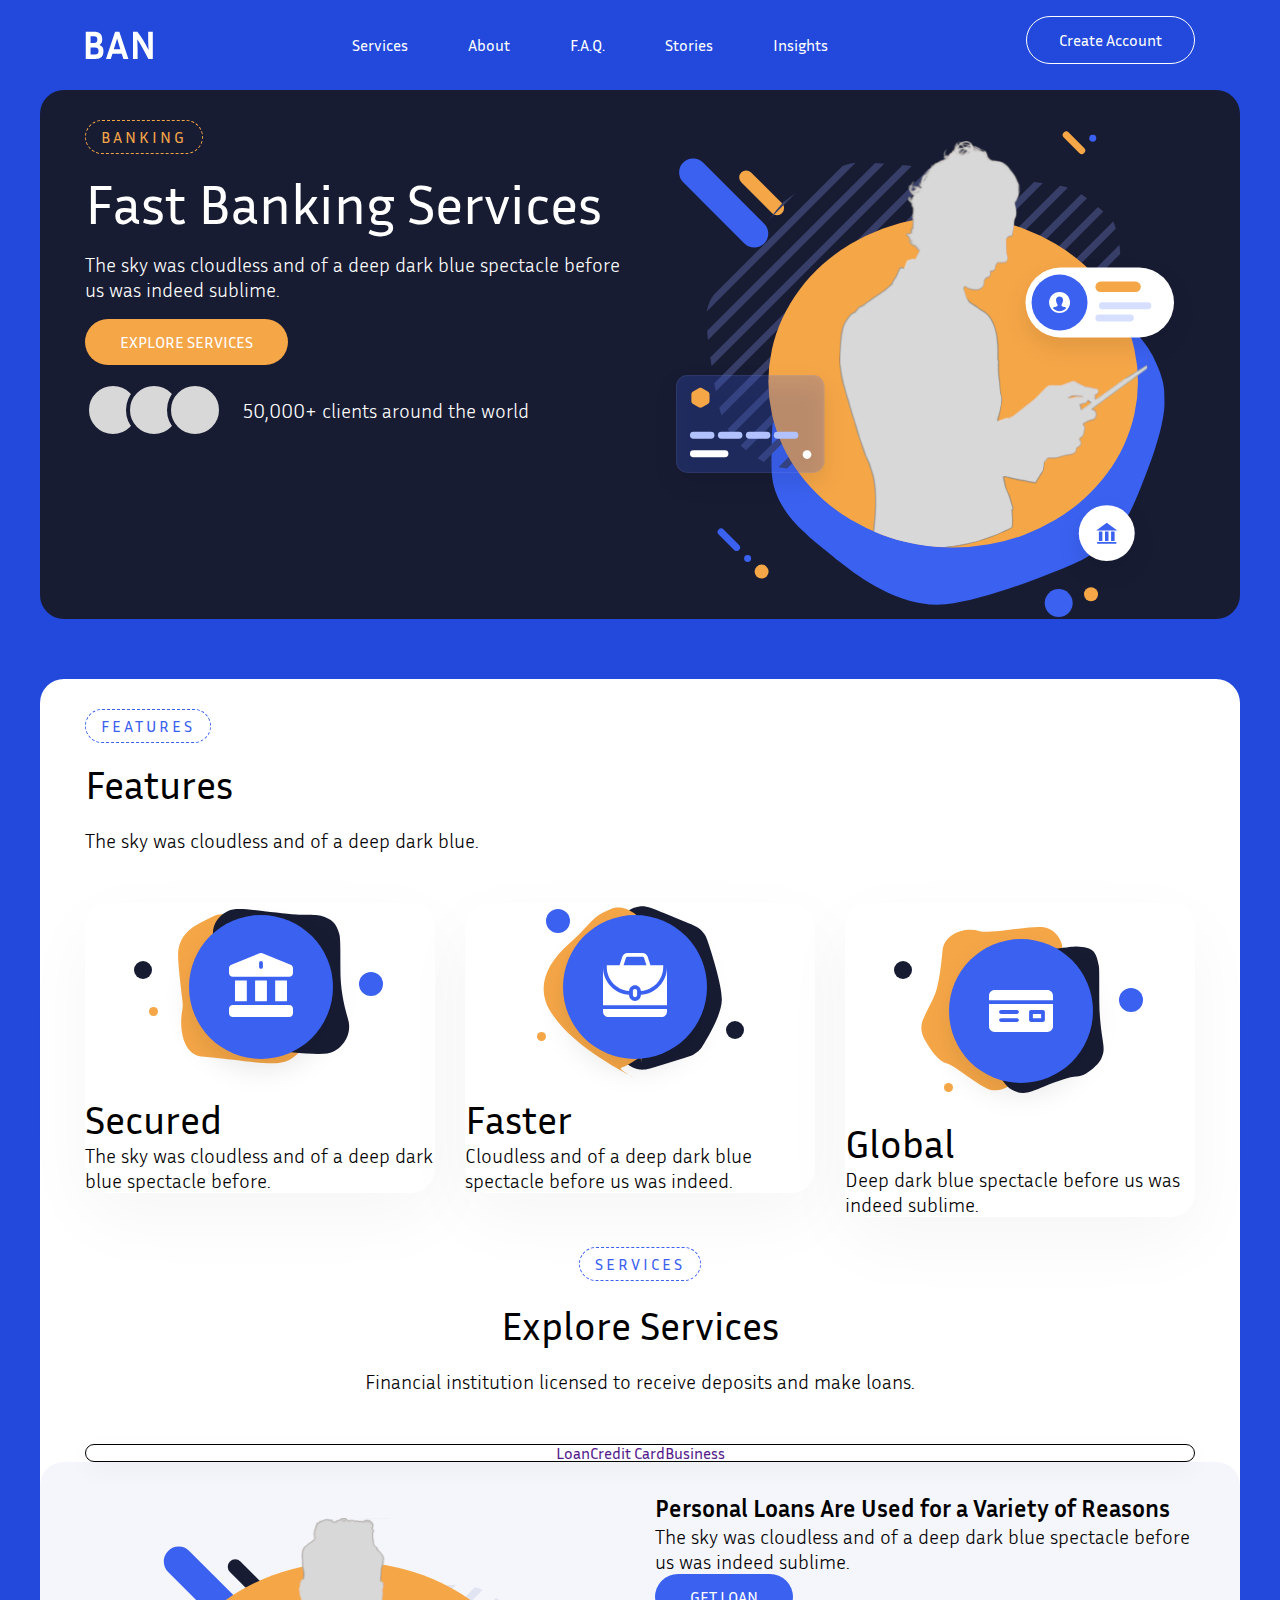
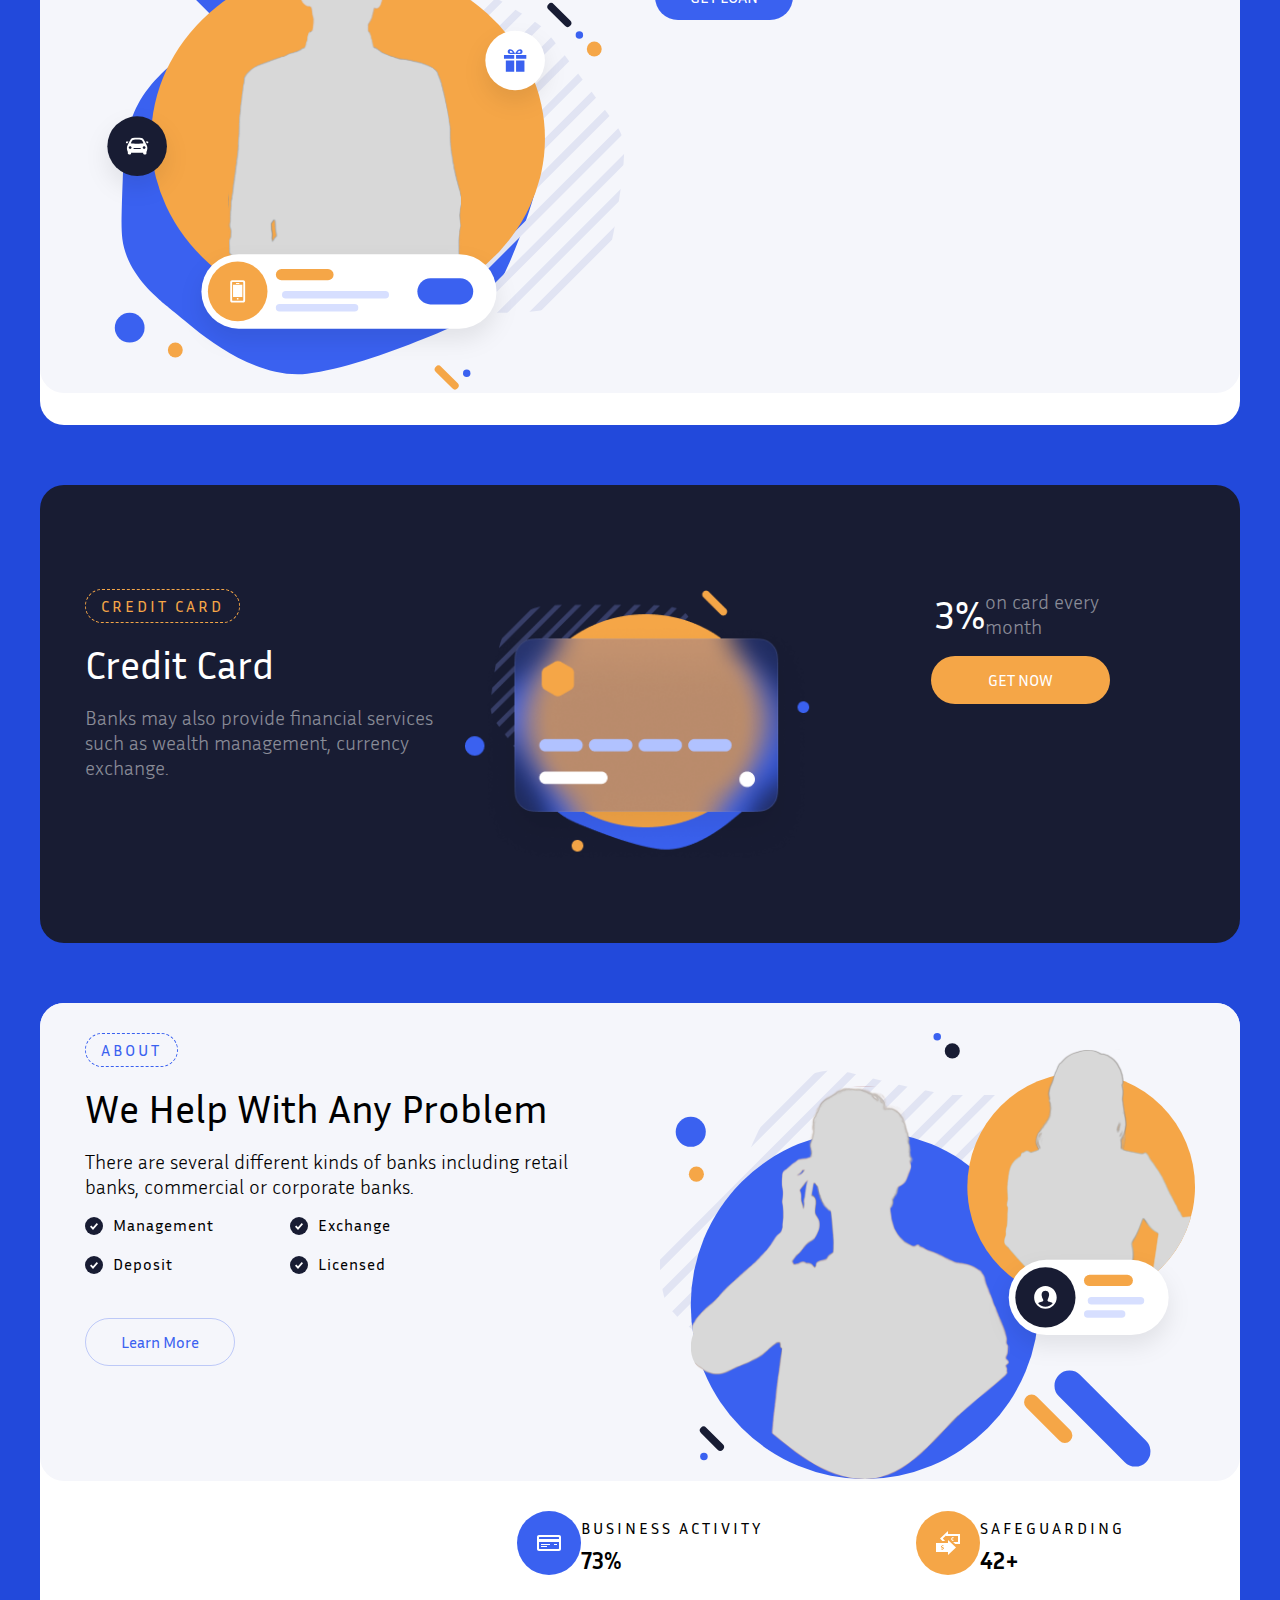
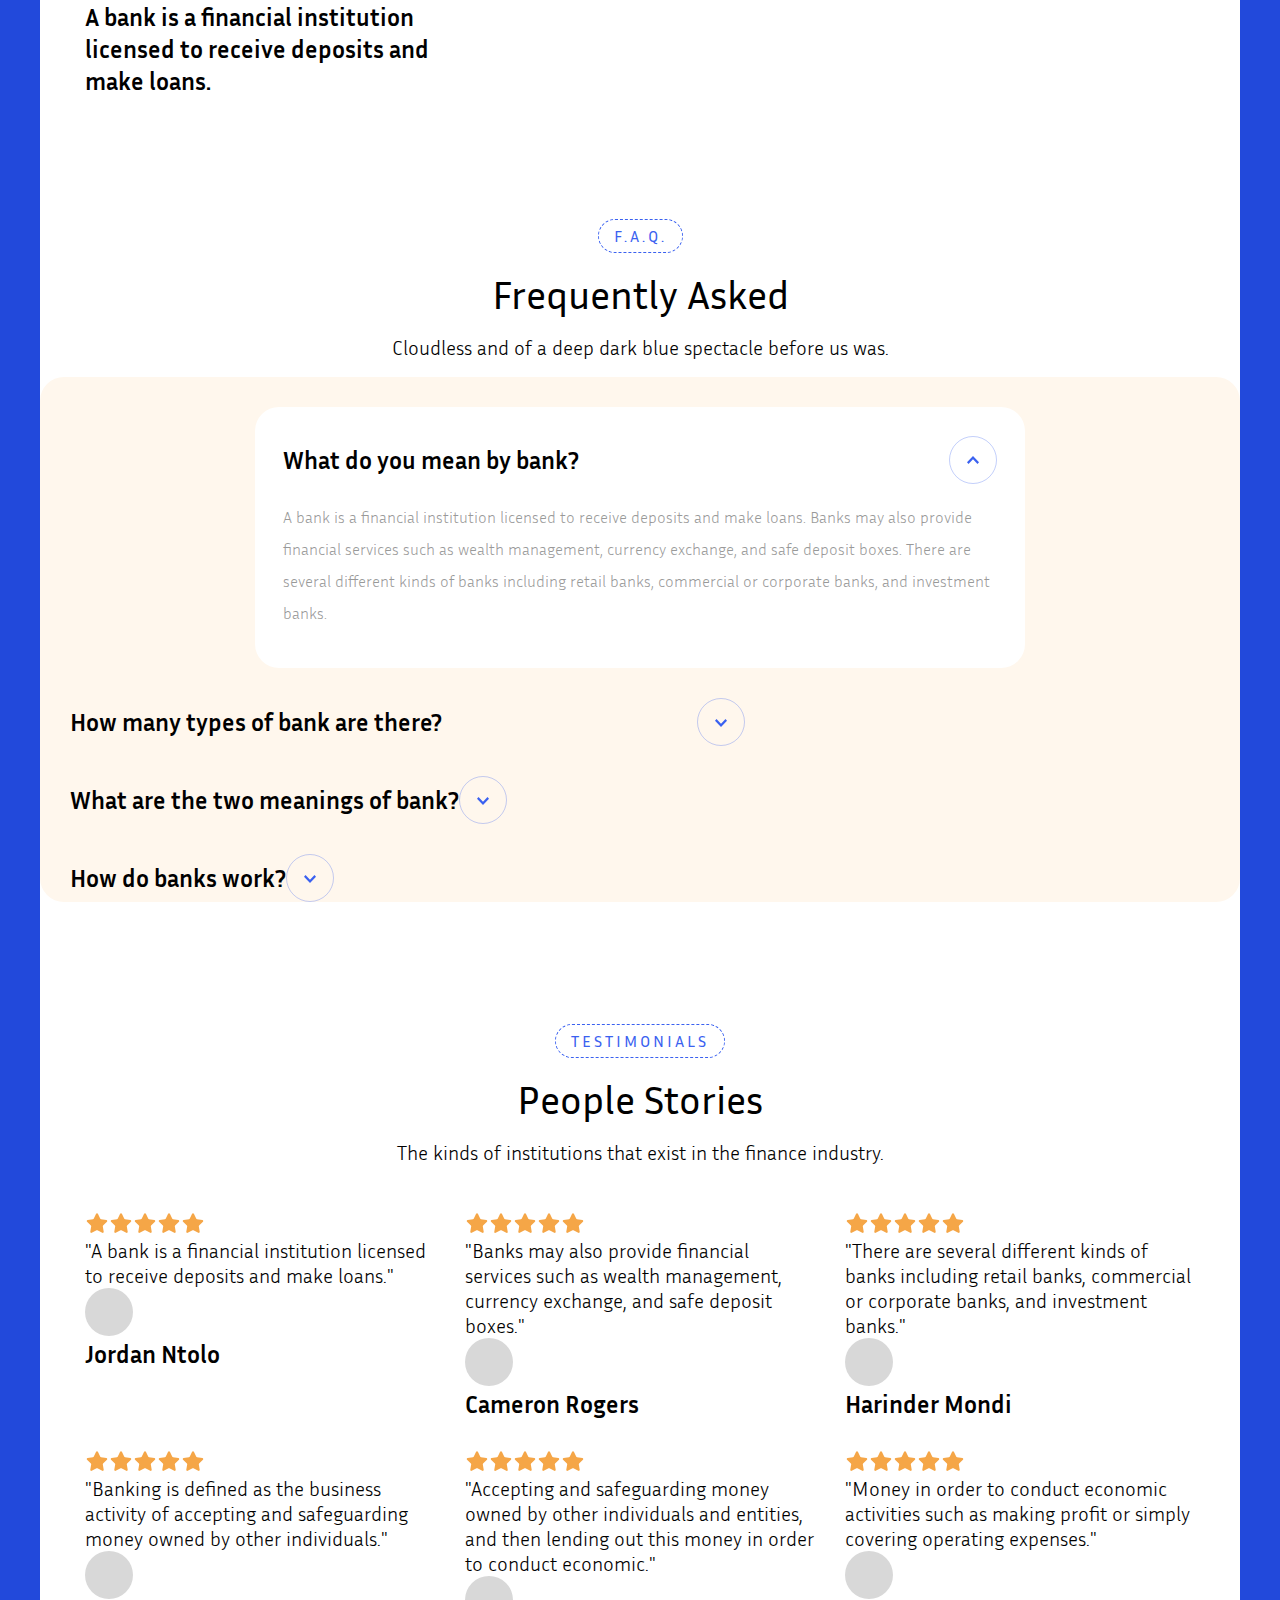
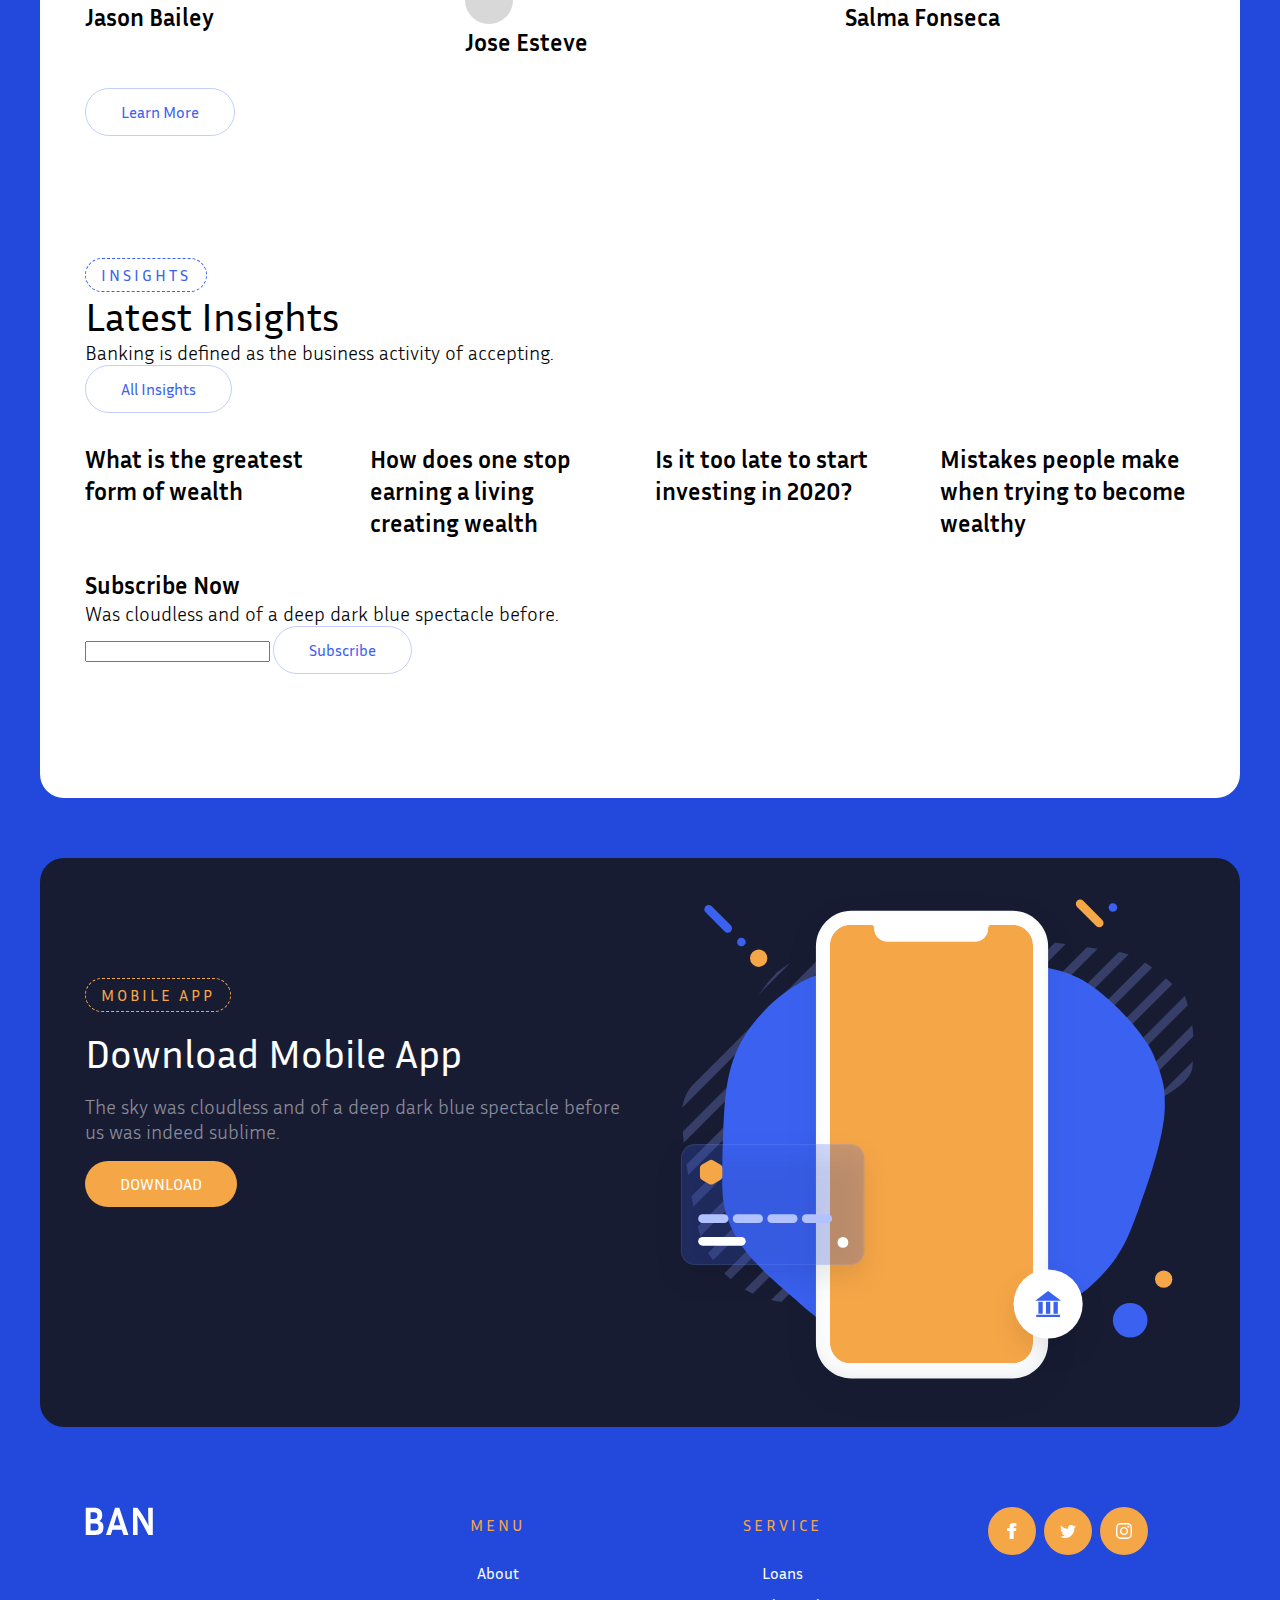
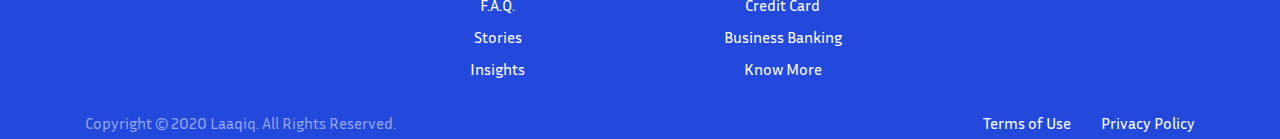
==== commit fe4896a5: "fourth Commit" ====
--- a/index.html
+++ b/index.html
@@ -13,11 +13,11 @@
     <title>Bank</title>
   </head>
   <body>
-    <header id="header" class="header__navbar mb--bottom">
+    <header id="header" class="header__navbar">
       <div class="container">
-        <div class="row mg-top">
+        <div class="row">
           <div class="column mg-top desktop-view">
-            <div class="d-flex flex-space-between">
+            <div class="d-flex flex-between">
               <div class="nav__logo">
                 <img src="./assets/img/Nav-Section/Logo.svg" alt="" />
               </div>
@@ -76,7 +76,7 @@
               </div>
             </div>
             <div class="column column-xl-6 order-0">
-              <div>
+              <div class="img__utility">
                 <img
                   class="img__utility"
                   src="./assets/img/Section-1/Section-1-Main-Photo.svg"
@@ -94,19 +94,21 @@
         <div class="container">
           <div class="row">
             <div class="column">
-              <h5 class="h5__blue-color">Features</h5>
-              <h2>Features</h2>
-              <p>The sky was cloudless and of a deep dark blue.</p>
+              <div>
+                <h5 class="h5__blue-color mb--bottom">Features</h5>
+                <h2 class="pad--bottom">Features</h2>
+                <p class="pad--bottom">
+                  The sky was cloudless and of a deep dark blue.
+                </p>
+              </div>
             </div>
           </div>
           <div class="row">
             <div class="column column-xl-4">
               <div class="section-2__card">
-                <img
-                  class="img__utility"
-                  src="./assets/img/Section-2/card-image-1.svg"
-                  alt=""
-                />
+                <div class="d-flex flex-center">
+                  <img src="./assets/img/Section-2/card-image-1.svg" alt="" />
+                </div>
                 <h2>Secured</h2>
                 <p>
                   The sky was cloudless and of a deep dark blue spectacle
@@ -116,11 +118,9 @@
             </div>
             <div class="column column-xl-4">
               <div class="section-2__card">
-                <img
-                  class="img__utility"
-                  src="./assets/img/Section-2/card-image-2.svg"
-                  alt=""
-                />
+                <div class="d-flex flex-center">
+                  <img src="./assets/img/Section-2/card-image-2.svg" alt="" />
+                </div>
                 <h2>Faster</h2>
                 <p>
                   Cloudless and of a deep dark blue spectacle before us was
@@ -130,11 +130,9 @@
             </div>
             <div class="column column-xl-4">
               <div class="section-2__card">
-                <img
-                  class="img__utility"
-                  src="./assets/img/Section-2/card-image-3.svg"
-                  alt=""
-                />
+                <div class="d-flex flex-center">
+                  <img src="./assets/img/Section-2/card-image-3.svg" alt="" />
+                </div>
                 <h2>Global</h2>
                 <p>Deep dark blue spectacle before us was indeed sublime.</p>
               </div>
@@ -143,9 +141,11 @@
           <div class="row">
             <div class="column">
               <div class="text-align">
-                <h5 class="h5__blue-color">Services</h5>
-                <h2>Explore Services</h2>
-                <p>
+                <div class="pad--bottom">
+                  <h5 class="h5__blue-color">Services</h5>
+                </div>
+                <h2 class="pad--bottom">Explore Services</h2>
+                <p class="pad--bottom">
                   Financial institution licensed to receive deposits and make
                   loans.
                 </p>
@@ -222,97 +222,116 @@
     <!-- <section id="section-4"> -->
     <div class="wrapper-white">
       <section id="section-4">
-        <div class="container">
-          <div class="row">
-            <div class="column column-xl-6">
-              <h5 class="h5__blue-color mb--bottom">About</h5>
-              <h2 class="mb--bottom">We Help With Any Problem</h2>
-              <p class="mb--bottom">
-                There are several different kinds of banks including retail
-                banks, commercial or corporate banks.
-              </p>
-              <div class="row">
-                <div class="column column-xl-6">
-                  <div class="d-flex flex-direction">
-                    <img
-                      class="img__utility img__size"
-                      src="./assets/img/Section-4/Section-4-icon.svg"
-                      alt=""
-                    />
-                    <h5 class="h5--text-modifier">Management</h5>
-                    <img
-                      class="img__utility img__size"
-                      src="./assets/img/Section-4/Section-4-icon.svg"
-                      alt=""
-                    />
-                    <h5 class="h5--text-modifier">Exchange</h5>
+        <div class="bg--color-grey">
+          <div class="container">
+            <div class="row">
+              <div class="column column-xl-6">
+                <div>
+                  <h5 class="h5__blue-color mb--bottom">About</h5>
+                  <h2 class="mb--bottom">We Help With Any Problem</h2>
+                  <p class="mb--bottom">
+                    There are several different kinds of banks including retail
+                    banks, commercial or corporate banks.
+                  </p>
+                  <div class="d-flex gap--76">
+                    <ul>
+                      <li
+                        class="
+                          h5--text-modifier
+                          d-flex
+                          flex-align
+                          gap-10
+                          pad--bottom
+                        "
+                      >
+                        <img
+                          src="./assets/img/Section-4/Section-4-icon.svg"
+                          alt=""
+                        />Management
+                      </li>
+                      <li class="h5--text-modifier d-flex flex-align gap-10">
+                        <img
+                          src="./assets/img/Section-4/Section-4-icon.svg"
+                          alt=""
+                        />Deposit
+                      </li>
+                    </ul>
+                    <ul>
+                      <li
+                        class="
+                          h5--text-modifier
+                          d-flex
+                          flex-align
+                          gap-10
+                          pad--bottom
+                        "
+                      >
+                        <img
+                          src="./assets/img/Section-4/Section-4-icon.svg"
+                          alt=""
+                        />Exchange
+                      </li>
+                      <li class="h5--text-modifier d-flex flex-align gap-10">
+                        <img
+                          src="./assets/img/Section-4/Section-4-icon.svg"
+                          alt=""
+                        />Licensed
+                      </li>
+                    </ul>
                   </div>
-                </div>
-                <div class="column column-xl-6">
-                  <div class="d-flex mb--bottom flex-direction">
-                    <img
-                      class="img__utility img__size"
-                      src="./assets/img/Section-4/Section-4-icon.svg"
-                      alt=""
-                    />
-                    <h5 class="h5--text-modifier">Deposit</h5>
-                    <img
-                      class="img__utility img__size"
-                      src="./assets/img/Section-4/Section-4-icon.svg"
-                      alt=""
-                    />
-                    <h5 class="h5--text-modifier">Licensed</h5>
+                  <div class="margin-top-medium mb--bottom-medium">
+                    <a class="btn__transparent" href="#">Learn More</a>
                   </div>
                 </div>
               </div>
-              <div>
-                <a class="btn__transparent" href="#">Learn More</a>
-              </div>
-            </div>
 
-            <div class="column column-xl-6">
-              <img
-                class="img__utility"
-                src="./assets/img/Section-4/Section-4-Main-Image.svg"
-                alt=""
-              />
+              <div class="column column-xl-6">
+                <div>
+                  <img
+                    class="img__utility"
+                    src="./assets/img/Section-4/Section-4-Main-Image.svg"
+                    alt=""
+                  />
+                </div>
+              </div>
             </div>
           </div>
         </div>
       </section>
-
       <!-- Section 5 -->
       <div class="wrapper-white">
         <section id="section-5">
           <div class="container">
             <div class="row">
               <div class="column column-xl-4">
-                <h4>
+                <h4 class="mg-top-large">
                   A bank is a financial institution licensed to receive deposits
                   and make loans.
                 </h4>
               </div>
               <div class="column column-xl-4">
-                <div class="d-flex">
-                  <img
-                    class="img__utility"
-                    src="./assets/img/Section-4/Section-4-Bank-icon.svg"
-                    alt=""
-                  />
-                  <div class="d-flex flex-direction">
+                <div class="d-flex flex-center">
+                  <div>
+                    <img
+                      src="./assets/img/Section-4/Section-4-Bank-icon.svg"
+                      alt=""
+                    />
+                  </div>
+                  <div>
                     <h5>Business Activity</h5>
                     <h3>73%</h3>
                   </div>
                 </div>
               </div>
               <div class="column column-xl-4">
-                <div class="d-flex">
-                  <img
-                    class="img__utility"
-                    src="./assets/img/Section-4/Section-4-Transfer-icon.svg"
-                    alt=""
-                  />
-                  <div class="d-flex flex-direction">
+                <div class="d-flex flex-center">
+                  <div>
+                    <img
+                      src="./assets/img/Section-4/Section-4-Transfer-icon.svg"
+                      alt=""
+                    />
+                  </div>
+                  <div>
                     <h5>Safeguarding</h5>
                     <h3>42+</h3>
                   </div>
@@ -341,46 +360,51 @@
           <div class="bg--color-pink">
             <div class="row">
               <div class="column">
-                <div class="d-flex">
-                  <h4>What do you mean by bank?</h4>
+                <div class="card--bg--color-white">
+                  <div class="d-flex flex-align flex-between mb--bottom">
+                    <h4>What do you mean by bank?</h4>
+                    <img
+                      src="./assets/img/Section-4/arrow-icon-up.svg"
+                      alt=""
+                    />
+                  </div>
+                  <p class="color__text--black">
+                    A bank is a financial institution licensed to receive
+                    deposits and make loans. Banks may also provide financial
+                    services such as wealth management, currency exchange, and
+                    safe deposit boxes. There are several different kinds of
+                    banks including retail banks, commercial or corporate banks,
+                    and investment banks.
+                  </p>
+                </div>
+              </div>
+
+              <div class="column">
+                <div class="d-flex flex-align flex-between spacing_utility">
+                  <h4>How many types of bank are there?</h4>
                   <img
-                    class="img__utility"
-                    src="./assets/img/Section-4/arrow-icon-up.svg"
+                    src="./assets/img/Section-4/arrow-icon-down.svg"
                     alt=""
                   />
                 </div>
-                <p>
-                  A bank is a financial institution licensed to receive deposits
-                  and make loans. Banks may also provide financial services such
-                  as wealth management, currency exchange, and safe deposit
-                  boxes. There are several different kinds of banks including
-                  retail banks, commercial or corporate banks, and investment
-                  banks.
-                </p>
-              </div>
-              <div class="column">
-                <h4>How many types of bank are there?</h4>
-                <img
-                  class="img__utility"
-                  src="./assets/img/Section-4/arrow-icon-down.svg"
-                  alt=""
-                />
-              </div>
-              <div class="column">
-                <h4>What are the two meanings of bank?</h4>
-                <img
-                  class="img__utility"
-                  src="./assets/img/Section-4/arrow-icon-down.svg"
-                  alt=""
-                />
-              </div>
-              <div class="column">
-                <h4>How do banks work?</h4>
-                <img
-                  class="img__utility"
-                  src="./assets/img/Section-4/arrow-icon-down.svg"
-                  alt=""
-                />
+              </div>
+              <div class="column">
+                <div class="d-flex d-flex flex-align">
+                  <h4>What are the two meanings of bank?</h4>
+                  <img
+                    src="./assets/img/Section-4/arrow-icon-down.svg"
+                    alt=""
+                  />
+                </div>
+              </div>
+              <div class="column">
+                <div class="d-flex d-flex flex-align">
+                  <h4>How do banks work?</h4>
+                  <img
+                    src="./assets/img/Section-4/arrow-icon-down.svg"
+                    alt=""
+                  />
+                </div>
               </div>
             </div>
           </div>
@@ -392,43 +416,38 @@
           <div class="container">
             <div class="row">
               <div class="column">
-                <h5 class="h5__blue-color">Testimonials</h5>
-                <h2>People Stories</h2>
-                <p>
-                  The kinds of institutions that exist in the finance industry.
-                </p>
-              </div>
-            </div>
-            <div class="row">
-              <div class="column column-xl-4">
-                <img
-                  class="img__utility"
-                  src="./assets/img/Section-4/stars.svg"
-                  alt=""
-                />
-                <p>
-                  "A bank is a financial institution licensed to receive
-                  deposits and make loans."
-                </p>
-                <img
-                  class="img__utility"
-                  src="./assets/img/Section-4/photo-placeholder.svg"
-                  alt=""
-                />
-                <h4>Jordan Ntolo</h4>
-              </div>
-              <div class="column column-xl-4">
-                <img
-                  class="img__utility"
-                  src="./assets/img/Section-4/stars.svg"
-                  alt=""
-                />
+                <div class="d-flex flex-center flex-direction">
+                  <h5 class="h5__blue-color mb--bottom">Testimonials</h5>
+                  <h2 class="mb--bottom">People Stories</h2>
+                  <p class="text-align mb--bottom">
+                    The kinds of institutions that exist in the finance
+                    industry.
+                  </p>
+                </div>
+              </div>
+            </div>
+            <div class="row">
+              <div class="column column-xl-4">
+                <div class="flex">
+                  <img src="./assets/img/Section-4/stars.svg" alt="" />
+                  <p>
+                    "A bank is a financial institution licensed to receive
+                    deposits and make loans."
+                  </p>
+                  <img
+                    src="./assets/img/Section-4/photo-placeholder.svg"
+                    alt=""
+                  />
+                  <h4>Jordan Ntolo</h4>
+                </div>
+              </div>
+              <div class="column column-xl-4">
+                <img src="./assets/img/Section-4/stars.svg" alt="" />
                 <p>
                   "Banks may also provide financial services such as wealth
                   management, currency exchange, and safe deposit boxes."
                 </p>
                 <img
-                  class="img__utility"
                   src="./assets/img/Section-4/photo-placeholder.svg"
                   alt=""
                 />
--- a/assets/css/main.css
+++ b/assets/css/main.css
@@ -465,7 +465,7 @@
 .row {
   display: flex;
   flex-wrap: wrap;
-  margin-top: -30px;
+  padding: 0 15px;
 }
 
 .row .row {
@@ -474,7 +474,7 @@
 }
 
 .column {
-  padding: 0 23px;
+  padding: 0 15px;
   width: 100%;
   margin-top: 30px;
 }
@@ -1018,6 +1018,15 @@
   width: 100%;
 }
 
+.card--bg--color-white {
+  background-color: #fff;
+  border-radius: 24px;
+  width: 100%;
+  padding: 29px 28px 39px 28px;
+  max-width: 770px;
+  margin: 0 auto;
+}
+
 .d-flex {
   display: flex;
 }
@@ -1031,15 +1040,15 @@
   justify-content: center;
 }
 
-.flex-align-center {
+.flex-align {
   align-items: center;
 }
 
-.flex-space-between {
+.flex-between {
   justify-content: space-between;
 }
 
-.flex-space-evenly {
+.flex-evenly {
   justify-content: space-evenly;
 }
 
@@ -1048,14 +1057,16 @@
 }
 
 .img__utility {
+  object-fit: cover;
   width: 100%;
-  object-fit: cover;
-  display: inline-block;
+}
+
+.image__card {
+  max-height: 192px;
 }
 
 .img__size {
-  max-width: 18px;
-  max-height: 18px;
+  max-width: 253px;
 }
 
 .social--icon {
@@ -1063,14 +1074,18 @@
   border-bottom: 1px solid #f5f6fb;
 }
 
+.spacing_utility {
+  max-width: 675px;
+}
+
 .h5--text-modifier {
-  font: 16px;
+  font-size: 16px;
   line-height: 19px;
   letter-spacing: 1px;
 }
 
 .text-modifier {
-  font: 16px;
+  font-size: 16px;
   line-height: 16px;
   letter-spacing: 0px;
   font-weight: 400px;
@@ -1085,6 +1100,12 @@
   color: rgba(255, 255, 255, 0.5);
 }
 
+.color__text--black {
+  color: #33333380;
+  font-size: 16px;
+  line-height: 32px;
+}
+
 .p__width {
   width: 120px;
 }
@@ -1109,6 +1130,10 @@
   margin-top: 90px;
 }
 
+.mg-bot-large {
+  margin-bottom: 72px;
+}
+
 .mb--bottom {
   margin-bottom: 17px;
 }
@@ -1121,10 +1146,18 @@
   margin-left: 20px;
 }
 
+.mg-right {
+  margin-right: 20px;
+}
+
 .margin-top {
   margin-top: 16px;
 }
 
+.margin-top-medium {
+  margin-top: 44px;
+}
+
 .pad--top-bot-large {
   padding: 74px 0px;
 }
@@ -1132,4 +1165,24 @@
 .pad-left {
   padding-left: 20px;
 }
+
+.pad-right {
+  padding-right: 20px;
+}
+
+.pad-left-right {
+  padding: 0 20px;
+}
+
+.pad--bottom {
+  padding-bottom: 20px;
+}
+
+.gap--76 {
+  gap: 76px;
+}
+
+.gap-10 {
+  gap: 10px;
+}
 /*# sourceMappingURL=main.css.map */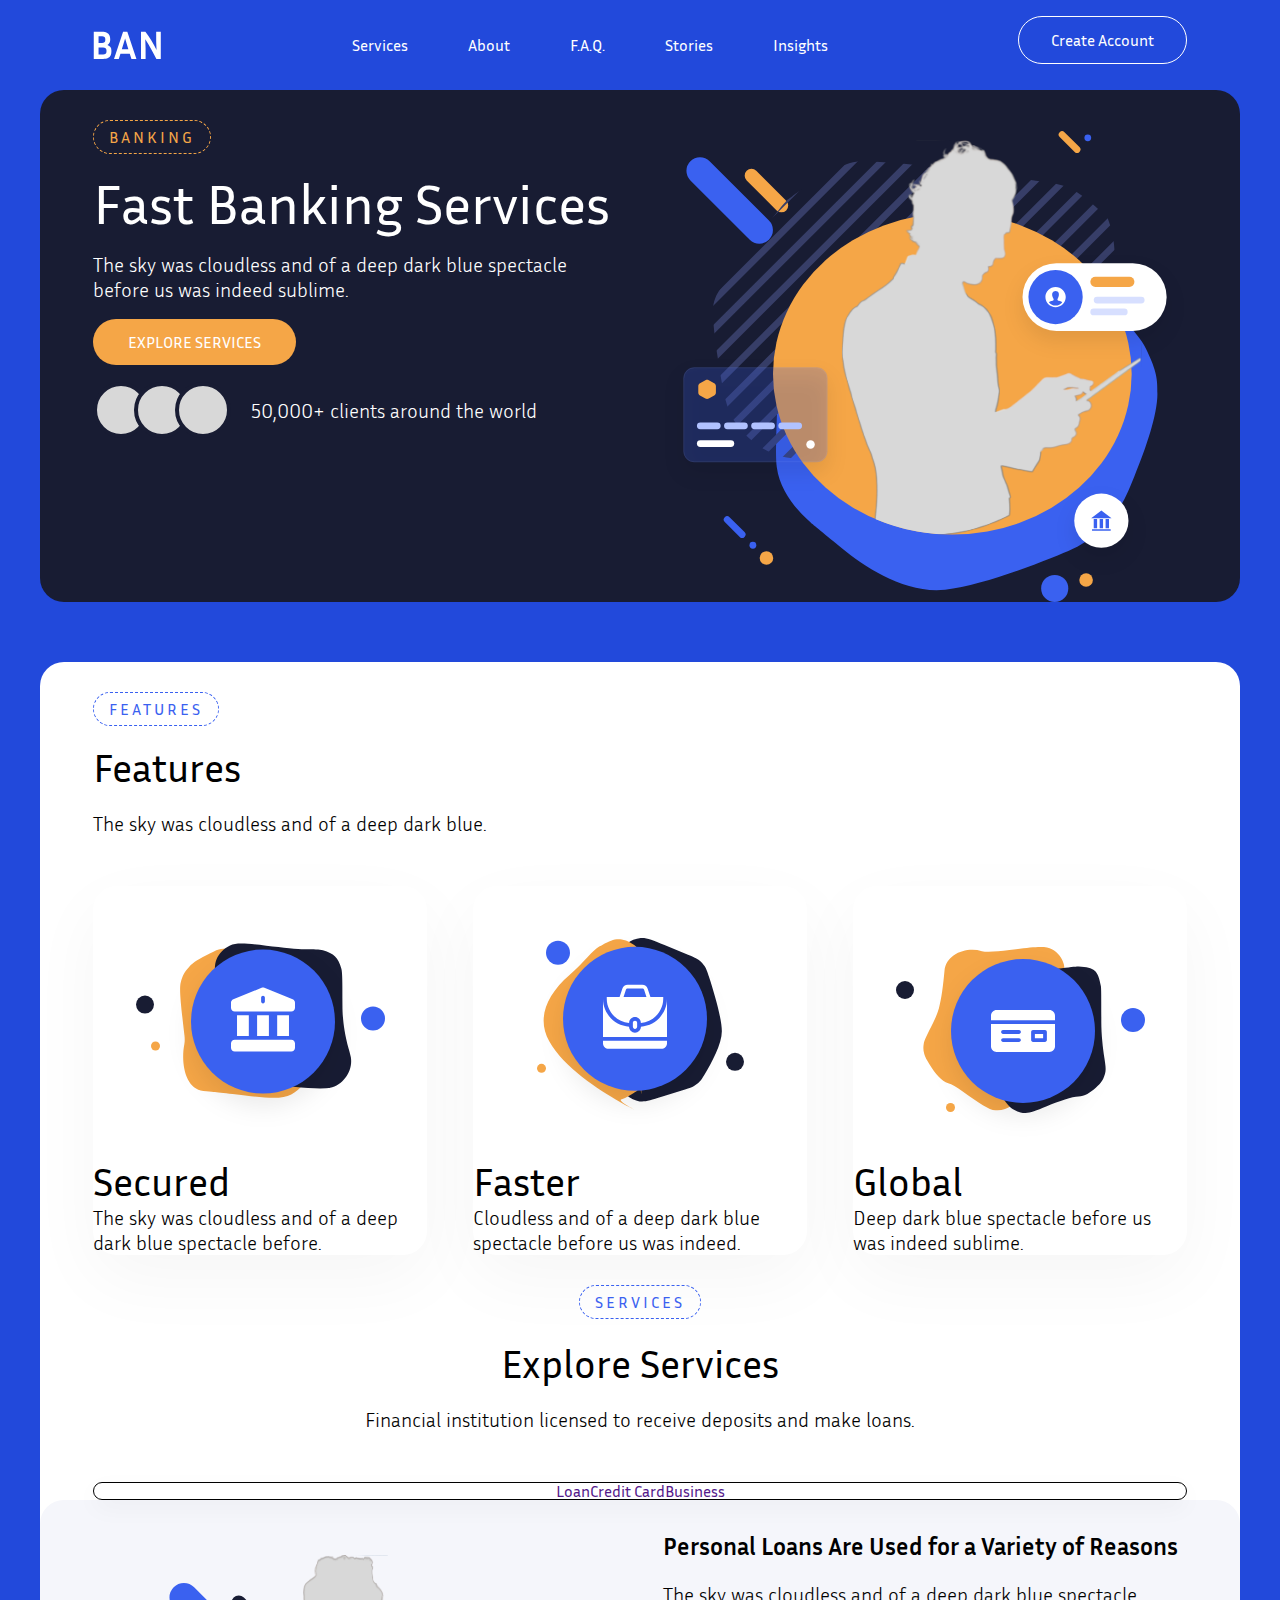
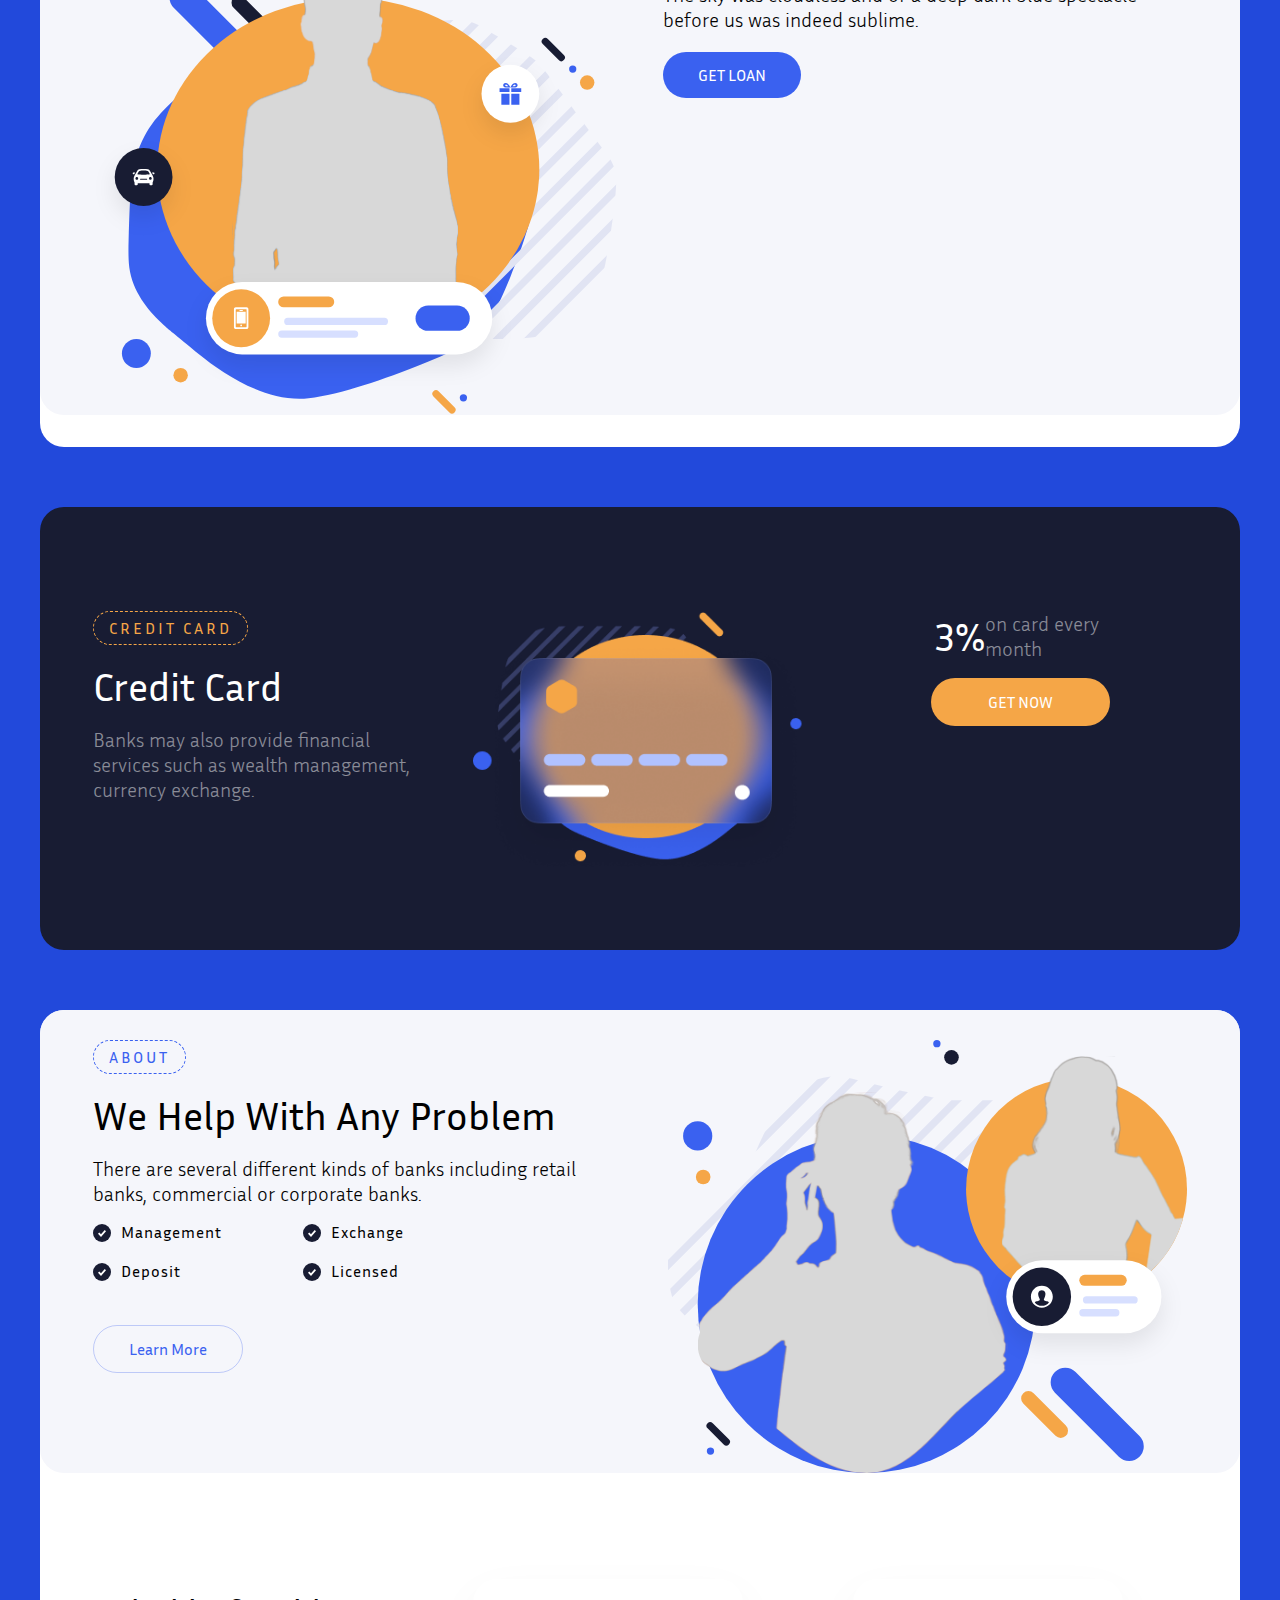
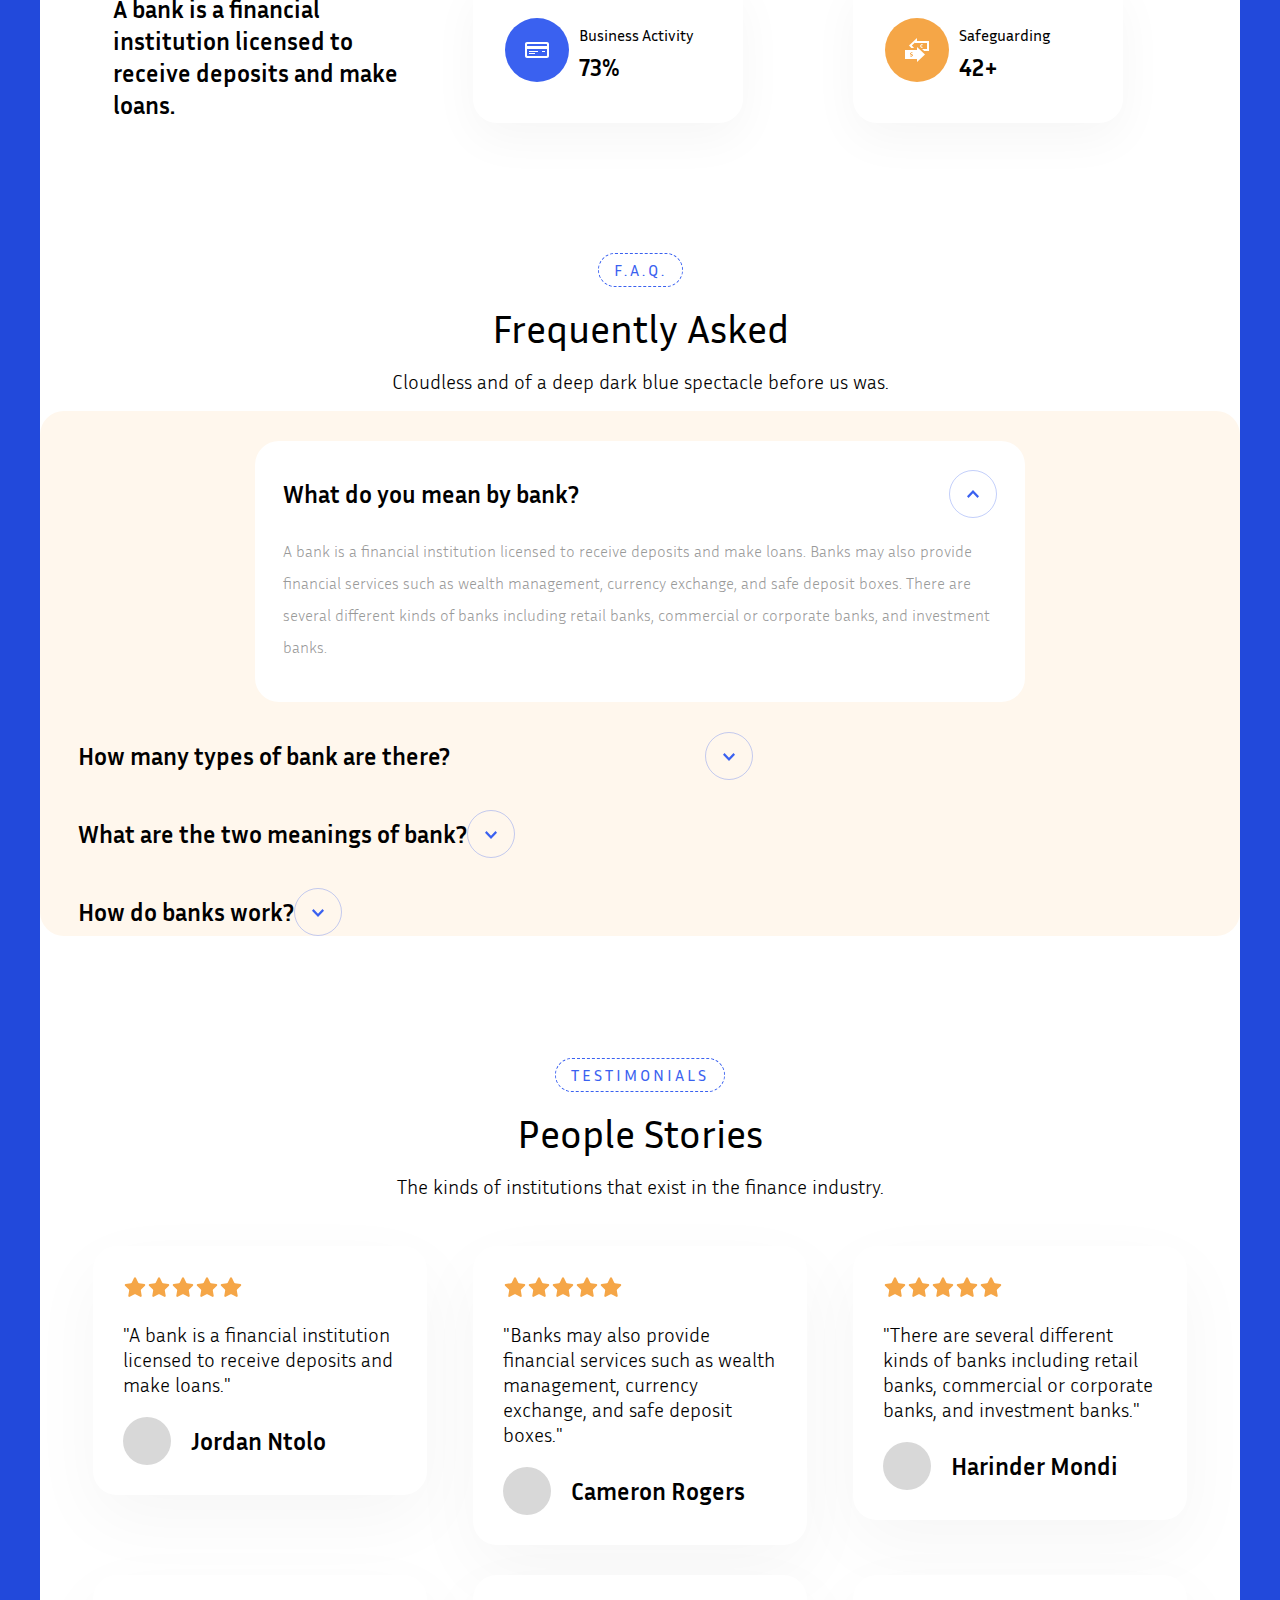
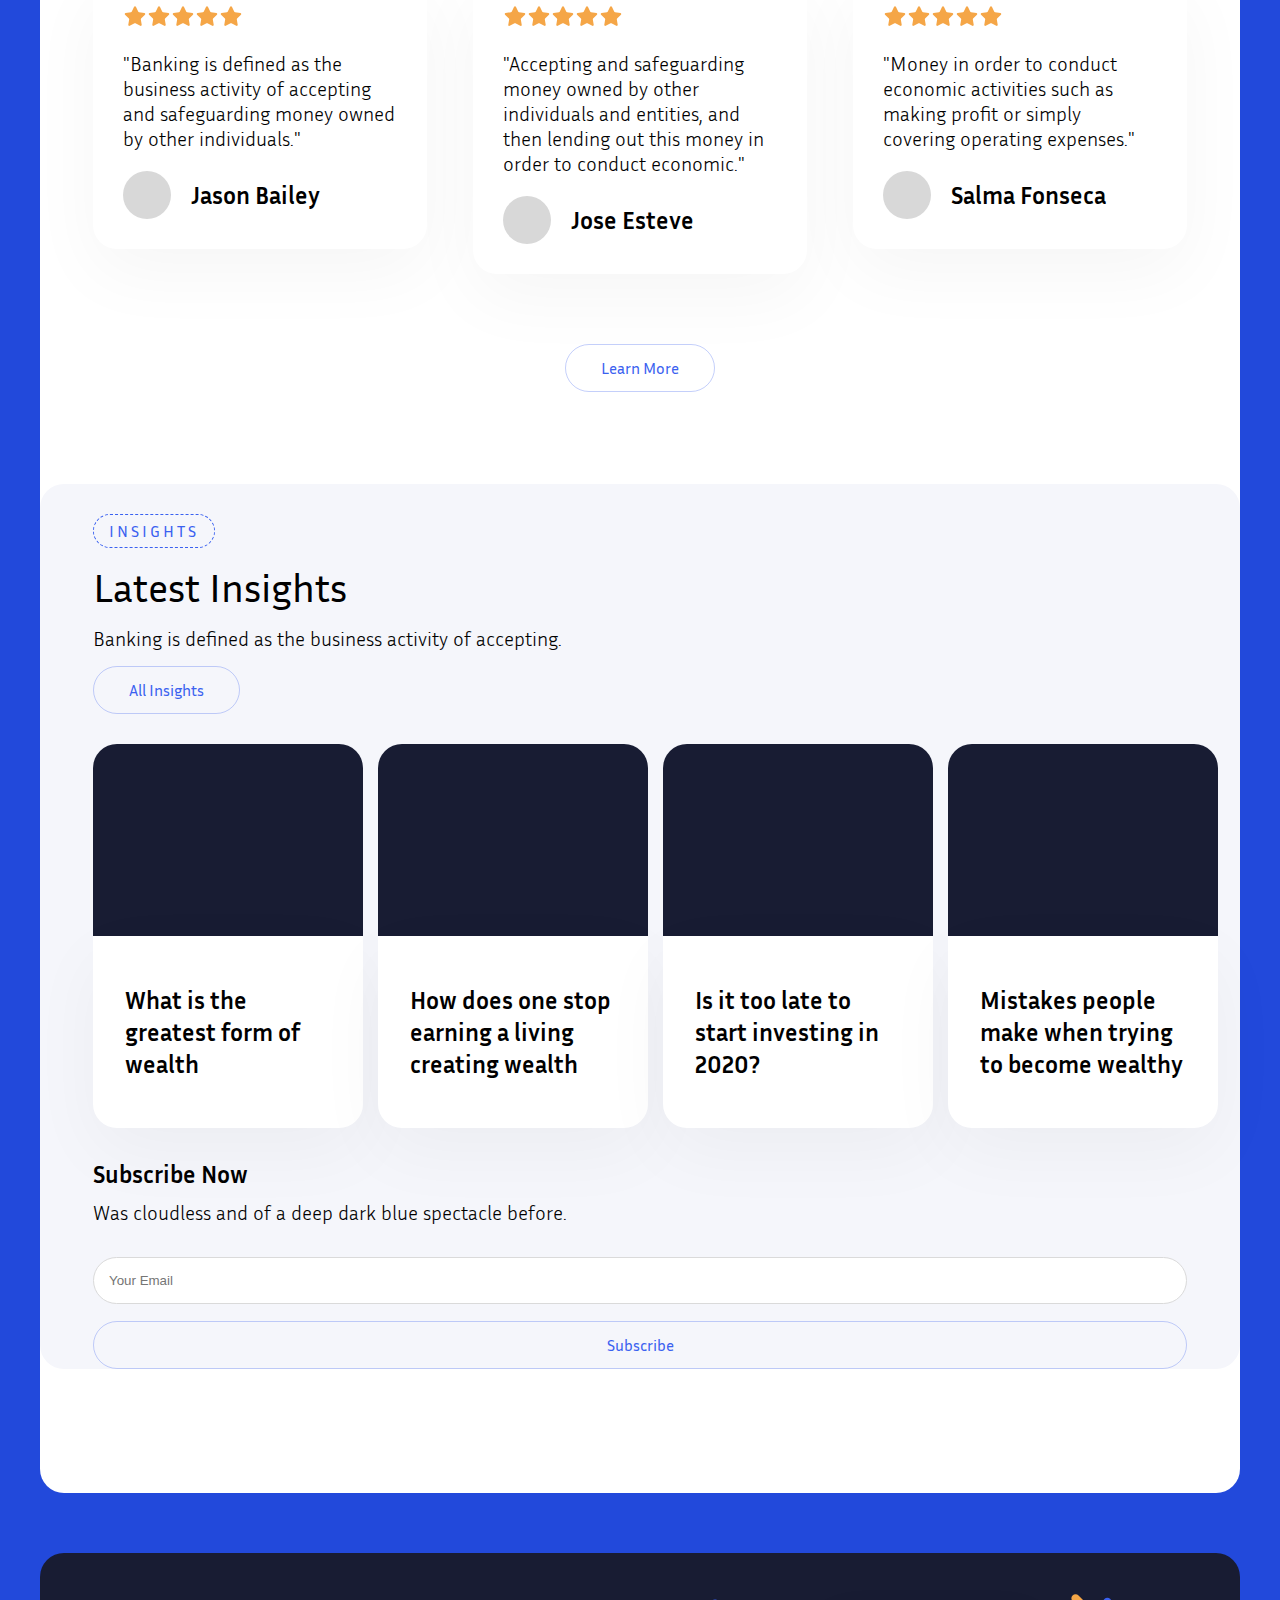
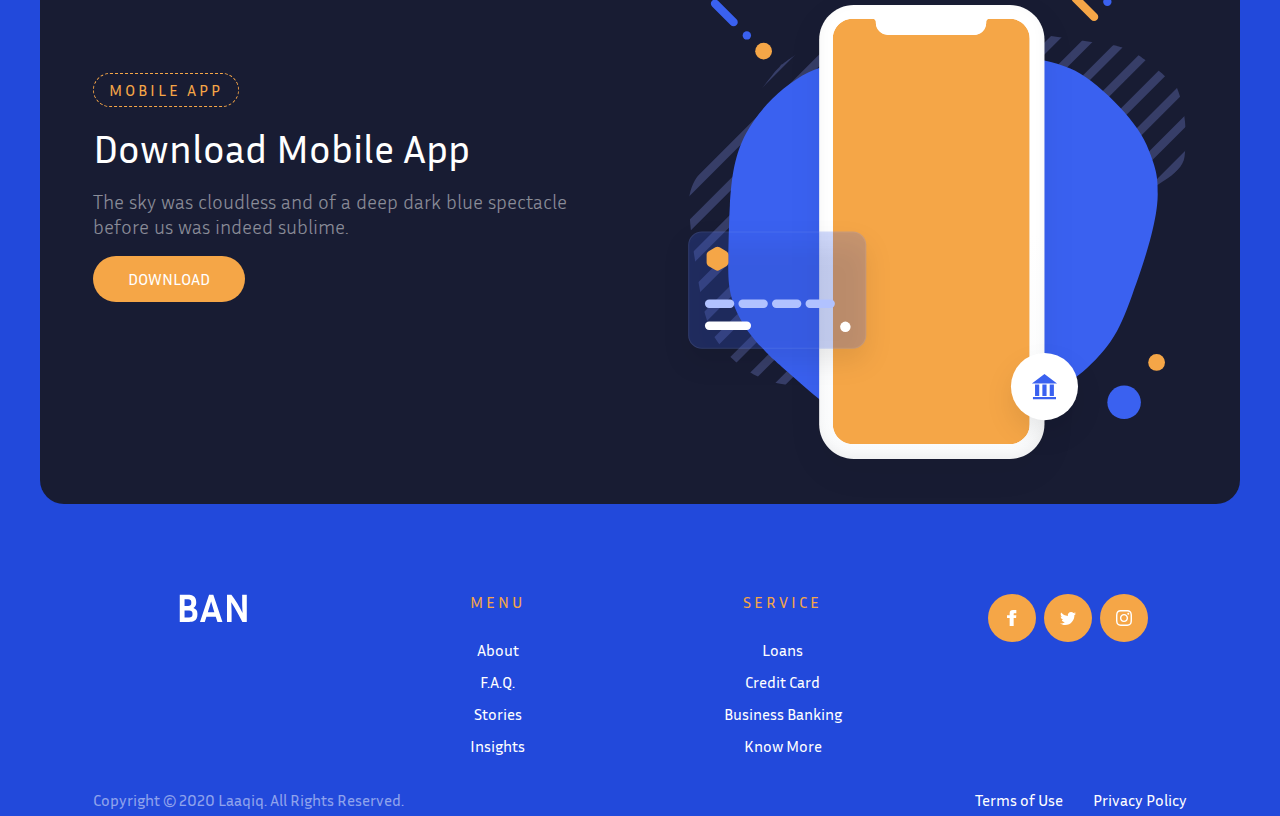
==== commit 8391734c: "fifth commit" ====
--- a/index.html
+++ b/index.html
@@ -49,7 +49,7 @@
         <div class="container">
           <div class="row">
             <div class="column column-xl-6 order-1">
-              <h5 class="h5__orange-color mb--bottom">Banking</h5>
+              <h5 class="h5__orange-color h5--modifier mb--bottom">Banking</h5>
               <h1 class="mb--bottom">Fast Banking Services</h1>
               <p class="color__text--white mb--bottom">
                 The sky was cloudless and of a deep dark blue spectacle before
@@ -95,7 +95,7 @@
           <div class="row">
             <div class="column">
               <div>
-                <h5 class="h5__blue-color mb--bottom">Features</h5>
+                <h5 class="h5__blue-color h5--modifier mb--bottom">Features</h5>
                 <h2 class="pad--bottom">Features</h2>
                 <p class="pad--bottom">
                   The sky was cloudless and of a deep dark blue.
@@ -142,7 +142,7 @@
             <div class="column">
               <div class="text-align">
                 <div class="pad--bottom">
-                  <h5 class="h5__blue-color">Services</h5>
+                  <h5 class="h5__blue-color h5--modifier">Services</h5>
                 </div>
                 <h2 class="pad--bottom">Explore Services</h2>
                 <p class="pad--bottom">
@@ -173,12 +173,16 @@
                 />
               </div>
               <div class="column column-xl-6">
-                <h3>Personal Loans Are Used for a Variety of Reasons</h3>
-                <p>
+                <h3 class="pad--bottom">
+                  Personal Loans Are Used for a Variety of Reasons
+                </h3>
+                <p class="pad--bottom">
                   The sky was cloudless and of a deep dark blue spectacle before
                   us was indeed sublime.
                 </p>
-                <a class="btn__blue" href="#">Get Loan</a>
+                <div class="pad--bottom">
+                  <a class="btn__blue" href="#">Get Loan</a>
+                </div>
               </div>
             </div>
           </div>
@@ -191,7 +195,9 @@
         <div class="container">
           <div class="row">
             <div class="column column-xl-4">
-              <h5 class="h5__orange-color mb--bottom">Credit Card</h5>
+              <h5 class="h5__orange-color h5--modifier mb--bottom">
+                Credit Card
+              </h5>
               <h2 class="mb--bottom color__text--white">Credit Card</h2>
               <p class="color__text--d-white">
                 Banks may also provide financial services such as wealth
@@ -219,7 +225,6 @@
       </section>
     </div>
     <!-- section 4 -->
-    <!-- <section id="section-4"> -->
     <div class="wrapper-white">
       <section id="section-4">
         <div class="bg--color-grey">
@@ -227,13 +232,13 @@
             <div class="row">
               <div class="column column-xl-6">
                 <div>
-                  <h5 class="h5__blue-color mb--bottom">About</h5>
+                  <h5 class="h5__blue-color h5--modifier mb--bottom">About</h5>
                   <h2 class="mb--bottom">We Help With Any Problem</h2>
                   <p class="mb--bottom">
                     There are several different kinds of banks including retail
                     banks, commercial or corporate banks.
                   </p>
-                  <div class="d-flex gap--76">
+                  <div class="d-flex gap--81">
                     <ul>
                       <li
                         class="
@@ -304,14 +309,14 @@
           <div class="container">
             <div class="row">
               <div class="column column-xl-4">
-                <h4 class="mg-top-large">
+                <h4 class="mg-top-large pad-left-right pad-bot-10">
                   A bank is a financial institution licensed to receive deposits
                   and make loans.
                 </h4>
               </div>
               <div class="column column-xl-4">
-                <div class="d-flex flex-center">
-                  <div>
+                <div class="d-flex flex-align pad-left-32 bg--card-color">
+                  <div class="mg-right-small">
                     <img
                       src="./assets/img/Section-4/Section-4-Bank-icon.svg"
                       alt=""
@@ -324,8 +329,8 @@
                 </div>
               </div>
               <div class="column column-xl-4">
-                <div class="d-flex flex-center">
-                  <div>
+                <div class="d-flex flex-align pad-left-32 bg--card-color">
+                  <div class="mg-right-small">
                     <img
                       src="./assets/img/Section-4/Section-4-Transfer-icon.svg"
                       alt=""
@@ -348,7 +353,7 @@
             <div class="row">
               <div class="column">
                 <div class="d-flex flex-center">
-                  <h5 class="h5__blue-color mb--bottom">F.A.Q.</h5>
+                  <h5 class="h5__blue-color h5--modifier mb--bottom">F.A.Q.</h5>
                 </div>
                 <h2 class="mb--bottom text-align">Frequently Asked</h2>
                 <p class="mb--bottom text-align">
@@ -417,7 +422,9 @@
             <div class="row">
               <div class="column">
                 <div class="d-flex flex-center flex-direction">
-                  <h5 class="h5__blue-color mb--bottom">Testimonials</h5>
+                  <h5 class="h5__blue-color h5--modifier mb--bottom">
+                    Testimonials
+                  </h5>
                   <h2 class="mb--bottom">People Stories</h2>
                   <p class="text-align mb--bottom">
                     The kinds of institutions that exist in the finance
@@ -428,86 +435,140 @@
             </div>
             <div class="row">
               <div class="column column-xl-4">
-                <div class="flex">
-                  <img src="./assets/img/Section-4/stars.svg" alt="" />
-                  <p>
+                <div class="testimonials-bg--card-color">
+                  <img
+                    class="pad--bottom"
+                    src="./assets/img/Section-4/stars.svg"
+                    alt=""
+                  />
+                  <p class="pad--bottom">
                     "A bank is a financial institution licensed to receive
                     deposits and make loans."
                   </p>
-                  <img
-                    src="./assets/img/Section-4/photo-placeholder.svg"
-                    alt=""
-                  />
-                  <h4>Jordan Ntolo</h4>
-                </div>
-              </div>
-              <div class="column column-xl-4">
-                <img src="./assets/img/Section-4/stars.svg" alt="" />
-                <p>
-                  "Banks may also provide financial services such as wealth
-                  management, currency exchange, and safe deposit boxes."
-                </p>
-                <img
-                  src="./assets/img/Section-4/photo-placeholder.svg"
-                  alt=""
-                />
-                <h4>Cameron Rogers</h4>
-              </div>
-              <div class="column column-xl-4">
-                <img src="./assets/img/Section-4/stars.svg" alt="" />
-                <p>
-                  "There are several different kinds of banks including retail
-                  banks, commercial or corporate banks, and investment banks."
-                </p>
-                <img
-                  src="./assets/img/Section-4/photo-placeholder.svg"
-                  alt=""
-                />
-                <h4>Harinder Mondi</h4>
-              </div>
-            </div>
-            <div class="row">
-              <div class="column column-xl-4">
-                <img src="./assets/img/Section-4/stars.svg" alt="" />
-                <p>
-                  "Banking is defined as the business activity of accepting and
-                  safeguarding money owned by other individuals."
-                </p>
-                <img
-                  src="./assets/img/Section-4/photo-placeholder.svg"
-                  alt=""
-                />
-                <h4>Jason Bailey</h4>
-              </div>
-              <div class="column column-xl-4">
-                <img src="./assets/img/Section-4/stars.svg" alt="" />
-                <p>
-                  "Accepting and safeguarding money owned by other individuals
-                  and entities, and then lending out this money in order to
-                  conduct economic."
-                </p>
-                <img
-                  src="./assets/img/Section-4/photo-placeholder.svg"
-                  alt=""
-                />
-                <h4>Jose Esteve</h4>
-              </div>
-              <div class="column column-xl-4">
-                <img src="./assets/img/Section-4/stars.svg" alt="" />
-                <p>
-                  "Money in order to conduct economic activities such as making
-                  profit or simply covering operating expenses."
-                </p>
-                <img
-                  src="./assets/img/Section-4/photo-placeholder.svg"
-                  alt=""
-                />
-                <h4>Salma Fonseca</h4>
+                  <div class="d-flex flex-align">
+                    <img
+                      class="pad-right"
+                      src="./assets/img/Section-4/photo-placeholder.svg"
+                      alt=""
+                    />
+                    <h4>Jordan Ntolo</h4>
+                  </div>
+                </div>
+              </div>
+              <div class="column column-xl-4">
+                <div class="testimonials-bg--card-color">
+                  <img
+                    class="pad--bottom"
+                    src="./assets/img/Section-4/stars.svg"
+                    alt=""
+                  />
+                  <p class="pad--bottom">
+                    "Banks may also provide financial services such as wealth
+                    management, currency exchange, and safe deposit boxes."
+                  </p>
+                  <div class="d-flex flex-align">
+                    <img
+                      class="pad-right"
+                      src="./assets/img/Section-4/photo-placeholder.svg"
+                      alt=""
+                    />
+                    <h4>Cameron Rogers</h4>
+                  </div>
+                </div>
+              </div>
+              <div class="column column-xl-4">
+                <div class="testimonials-bg--card-color">
+                  <img
+                    class="pad--bottom"
+                    src="./assets/img/Section-4/stars.svg"
+                    alt=""
+                  />
+                  <p class="pad--bottom">
+                    "There are several different kinds of banks including retail
+                    banks, commercial or corporate banks, and investment banks."
+                  </p>
+                  <div class="d-flex flex-align">
+                    <img
+                      class="pad-right"
+                      src="./assets/img/Section-4/photo-placeholder.svg"
+                      alt=""
+                    />
+                    <h4>Harinder Mondi</h4>
+                  </div>
+                </div>
+              </div>
+            </div>
+            <div class="row">
+              <div class="column column-xl-4">
+                <div class="testimonials-bg--card-color">
+                  <img
+                    class="pad--bottom"
+                    src="./assets/img/Section-4/stars.svg"
+                    alt=""
+                  />
+                  <p class="pad--bottom">
+                    "Banking is defined as the business activity of accepting
+                    and safeguarding money owned by other individuals."
+                  </p>
+                  <div class="d-flex flex-align">
+                    <img
+                      class="pad-right"
+                      src="./assets/img/Section-4/photo-placeholder.svg"
+                      alt=""
+                    />
+                    <h4>Jason Bailey</h4>
+                  </div>
+                </div>
+              </div>
+              <div class="column column-xl-4">
+                <div class="testimonials-bg--card-color">
+                  <img
+                    class="pad--bottom"
+                    src="./assets/img/Section-4/stars.svg"
+                    alt=""
+                  />
+                  <p class="pad--bottom">
+                    "Accepting and safeguarding money owned by other individuals
+                    and entities, and then lending out this money in order to
+                    conduct economic."
+                  </p>
+                  <div class="d-flex flex-align">
+                    <img
+                      class="pad-right"
+                      src="./assets/img/Section-4/photo-placeholder.svg"
+                      alt=""
+                    />
+                    <h4>Jose Esteve</h4>
+                  </div>
+                </div>
+              </div>
+              <div class="column column-xl-4">
+                <div class="testimonials-bg--card-color">
+                  <img
+                    class="pad--bottom"
+                    src="./assets/img/Section-4/stars.svg"
+                    alt=""
+                  />
+                  <p class="pad--bottom">
+                    "Money in order to conduct economic activities such as
+                    making profit or simply covering operating expenses."
+                  </p>
+                  <div class="d-flex flex-align">
+                    <img
+                      class="pad-right"
+                      src="./assets/img/Section-4/photo-placeholder.svg"
+                      alt=""
+                    />
+                    <h4>Salma Fonseca</h4>
+                  </div>
+                </div>
               </div>
             </div>
             <div class="row">
               <div class="column">
-                <a class="btn__transparent" href="#">Learn More</a>
+                <div class="d-flex flex-center mg-top-medium">
+                  <a class="btn__transparent" href="#">Learn More</a>
+                </div>
               </div>
             </div>
           </div>
@@ -516,36 +577,60 @@
       <!-- Section-8 -->
       <div class="wrapper-white">
         <section id="section-8">
-          <div class="container">
-            <div class="row">
-              <div class="column">
-                <h5 class="h5__blue-color">Insights</h5>
-                <h2>Latest Insights</h2>
-                <p>Banking is defined as the business activity of accepting.</p>
-                <a class="btn__transparent" href="#">All Insights</a>
-              </div>
-            </div>
-            <div class="row">
-              <div class="column column-xl-3">
-                <h4>What is the greatest form of wealth</h4>
-              </div>
-              <div class="column column-xl-3">
-                <h4>How does one stop earning a living creating wealth</h4>
-              </div>
-              <div class="column column-xl-3">
-                <h4>Is it too late to start investing in 2020?</h4>
-              </div>
-              <div class="column column-xl-3">
-                <h4>Mistakes people make when trying to become wealthy</h4>
-              </div>
-            </div>
-            <div class="row">
-              <div class="column">
-                <h3>Subscribe Now</h3>
-                <p>Was cloudless and of a deep dark blue spectacle before.</p>
-                <label for=""></label>
-                <input type="email" />
-                <a class="btn__transparent" href="#">Subscribe</a>
+          <div class="bg--color-grey">
+            <div class="container">
+              <div class="row">
+                <div class="column">
+                  <div class="pad--bot-small">
+                    <h5 class="h5__blue-color h5--modifier">Insights</h5>
+                  </div>
+                  <h2 class="pad--bot-small">Latest Insights</h2>
+                  <p class="pad--bot-small">
+                    Banking is defined as the business activity of accepting.
+                  </p>
+                  <a class="btn__transparent" href="#">All Insights</a>
+                </div>
+              </div>
+              <div class="row">
+                <div class="column column-xl-3">
+                  <div class="bg-black-card margin--auto"></div>
+                  <h4 class="bg-white-card margin--auto">
+                    What is the greatest form of wealth
+                  </h4>
+                </div>
+                <div class="column column-xl-3">
+                  <div class="bg-black-card margin--auto"></div>
+                  <h4 class="bg-white-card margin--auto">
+                    How does one stop earning a living creating wealth
+                  </h4>
+                </div>
+                <div class="column column-xl-3">
+                  <div class="bg-black-card margin--auto"></div>
+                  <h4 class="bg-white-card margin--auto">
+                    Is it too late to start investing in 2020?
+                  </h4>
+                </div>
+                <div class="column column-xl-3">
+                  <div class="bg-black-card margin--auto"></div>
+                  <h4 class="bg-white-card margin--auto">
+                    Mistakes people make when trying to become wealthy
+                  </h4>
+                </div>
+              </div>
+              <div class="row">
+                <div class="column">
+                  <h3 class="pad-bot-10">Subscribe Now</h3>
+                  <p class="pad-medium-bottom">
+                    Was cloudless and of a deep dark blue spectacle before.
+                  </p>
+                  <div class="mb--bottom">
+                    <input type="email" name="email" placeholder="Your Email" />
+                    <label for="email"></label>
+                  </div>
+                  <div>
+                    <a class="btn__subscribed text-align" href="#">Subscribe</a>
+                  </div>
+                </div>
               </div>
             </div>
           </div>
@@ -558,7 +643,7 @@
         <div class="container">
           <div class="row">
             <div class="column column-xl-6">
-              <h5 class="h5__orange-color mg-top-large mb--bottom">
+              <h5 class="h5__orange-color h5--modifier mg-top-large mb--bottom">
                 Mobile App
               </h5>
               <h2 class="mb--bottom color__text--white">Download Mobile App</h2>
@@ -626,10 +711,9 @@
               <div
                 class="
                   footer-closing
-                  d-flex
                   color__text--d-white
                   mg-top-medium
-                  flex-justify-center
+                  text-align
                 "
               >
                 <h6>Copyright © 2020 Laaqiq. All Rights Reserved.</h6>
@@ -637,7 +721,7 @@
               <div
                 class="
                   d-flex
-                  flex-space-evenly
+                  flex-evenly
                   color__text--white
                   margin-top
                   footer-closing
--- a/assets/css/main.css
+++ b/assets/css/main.css
@@ -474,7 +474,7 @@
 }
 
 .column {
-  padding: 0 15px;
+  padding: 0 23px;
   width: 100%;
   margin-top: 30px;
 }
@@ -779,9 +779,7 @@
 h5 {
   font-size: 16px;
   line-height: 32px;
-  letter-spacing: 3px;
   font-weight: 700px;
-  text-transform: uppercase;
 }
 
 h6 {
@@ -817,6 +815,23 @@
   border-radius: 24px;
   padding: 0 15px;
   display: inline-block;
+}
+
+.h5--modifier {
+  font-size: 16px;
+  line-height: 32px;
+  letter-spacing: 3px;
+  font-weight: 700px;
+  text-transform: uppercase;
+}
+
+input {
+  width: 100%;
+  background: #ffffff;
+  border: 1px solid #dadada;
+  box-sizing: border-box;
+  border-radius: 24px;
+  padding: 15px;
 }
 
 /*=============
@@ -897,6 +912,15 @@
   padding: 15px 35px;
 }
 
+.btn__subscribed {
+  display: inline-block;
+  color: #3a61f0;
+  border-radius: 24px;
+  border: 1px solid rgba(58, 97, 240, 0.3);
+  padding: 15px 35px;
+  width: 100%;
+}
+
 .section-2__card {
   background: #fff;
   box-shadow: 0px 24px 72px rgba(0, 0, 0, 0.04);
@@ -948,14 +972,19 @@
     display: flex;
     align-items: center;
   }
+  .bg--card-color {
+    background-color: #fff;
+    box-shadow: 0px 16px 48px rgba(0, 0, 0, 0.04);
+    border-radius: 24px;
+    width: 270px;
+    height: 144px;
+    margin-top: 76px;
+  }
   #footer .footer-logo {
-    display: flex;
-    align-items: flex-start;
-    margin-top: -10px;
+    margin-top: 0px;
   }
   #footer .social--icon {
     border-bottom: 0;
-    margin-top: -10px;
   }
   #footer .footer-closing {
     display: flex;
@@ -1018,6 +1047,14 @@
   width: 100%;
 }
 
+.bg--card-color {
+  background-color: #fff;
+  box-shadow: 0px 16px 48px rgba(0, 0, 0, 0.04);
+  border-radius: 24px;
+  width: 270px;
+  height: 144px;
+}
+
 .card--bg--color-white {
   background-color: #fff;
   border-radius: 24px;
@@ -1027,6 +1064,33 @@
   margin: 0 auto;
 }
 
+.testimonials-bg--card-color {
+  background-color: #fff;
+  box-shadow: 0px 24px 72px rgba(0, 0, 0, 0.04);
+  border-radius: 24px;
+  padding: 30px 30px;
+}
+
+.bg-black-card {
+  width: 270px;
+  height: 192px;
+  background-color: #181c33;
+  border-top-left-radius: 24px;
+  border-top-right-radius: 24px;
+}
+
+.bg-white-card {
+  width: 270px;
+  height: 192px;
+  border-bottom-left-radius: 24px;
+  border-bottom-right-radius: 24px;
+  background-color: #fff;
+  box-shadow: 0px 24px 72px rgba(0, 0, 0, 0.04);
+  display: flex;
+  align-items: center;
+  padding: 0 32px;
+}
+
 .d-flex {
   display: flex;
 }
@@ -1057,12 +1121,14 @@
 }
 
 .img__utility {
-  object-fit: cover;
   width: 100%;
+  height: auto;
+  display: block;
 }
 
 .image__card {
-  max-height: 192px;
+  max-height: 400px;
+  max-width: 400px;
 }
 
 .img__size {
@@ -1118,6 +1184,10 @@
   margin-left: auto;
 }
 
+.margin--auto {
+  margin: 0 auto;
+}
+
 .mg-top {
   margin-top: 0;
 }
@@ -1150,6 +1220,10 @@
   margin-right: 20px;
 }
 
+.mg-right-small {
+  margin-right: 10px;
+}
+
 .margin-top {
   margin-top: 16px;
 }
@@ -1166,6 +1240,10 @@
   padding-left: 20px;
 }
 
+.pad-left-32 {
+  padding-left: 32px;
+}
+
 .pad-right {
   padding-right: 20px;
 }
@@ -1178,8 +1256,20 @@
   padding-bottom: 20px;
 }
 
-.gap--76 {
-  gap: 76px;
+.pad-medium-bottom {
+  padding-bottom: 32px;
+}
+
+.pad--bot-small {
+  padding-bottom: 15px;
+}
+
+.pad-bot-10 {
+  padding-bottom: 10px;
+}
+
+.gap--81 {
+  gap: 81px;
 }
 
 .gap-10 {
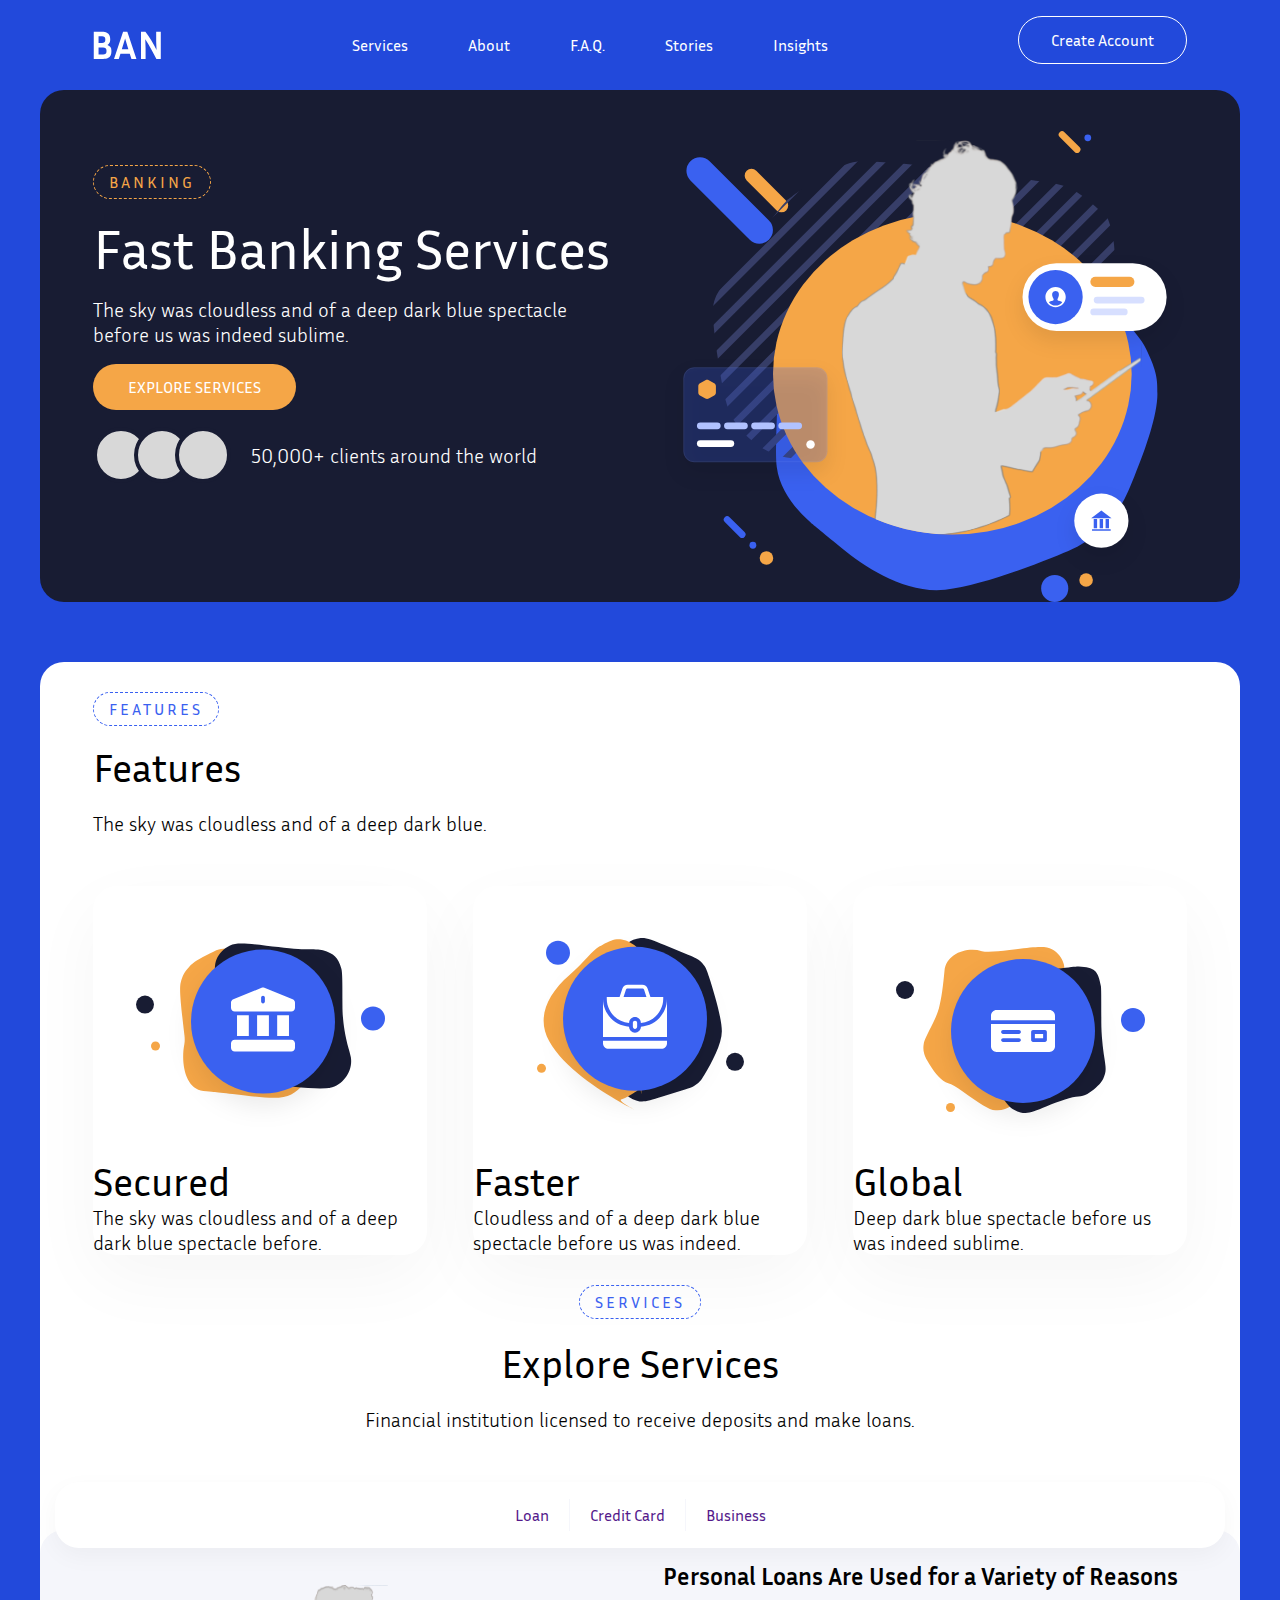
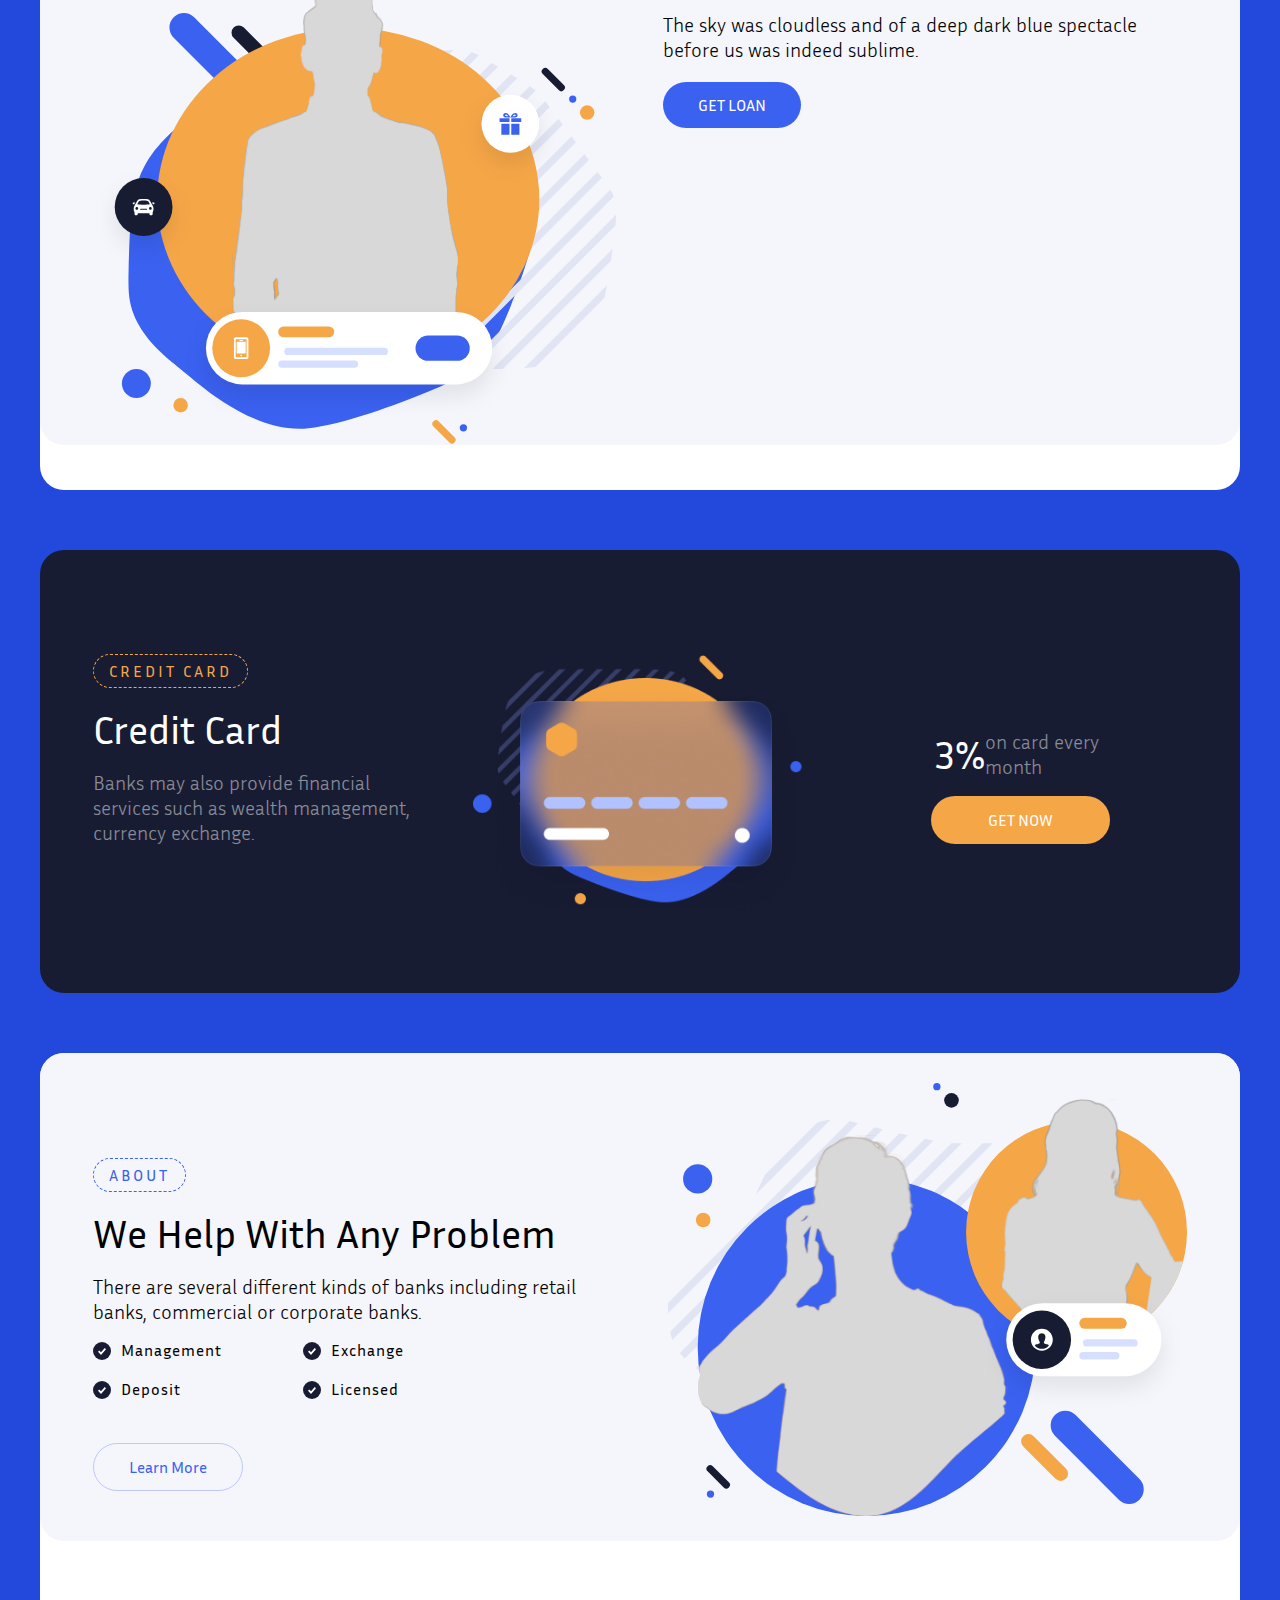
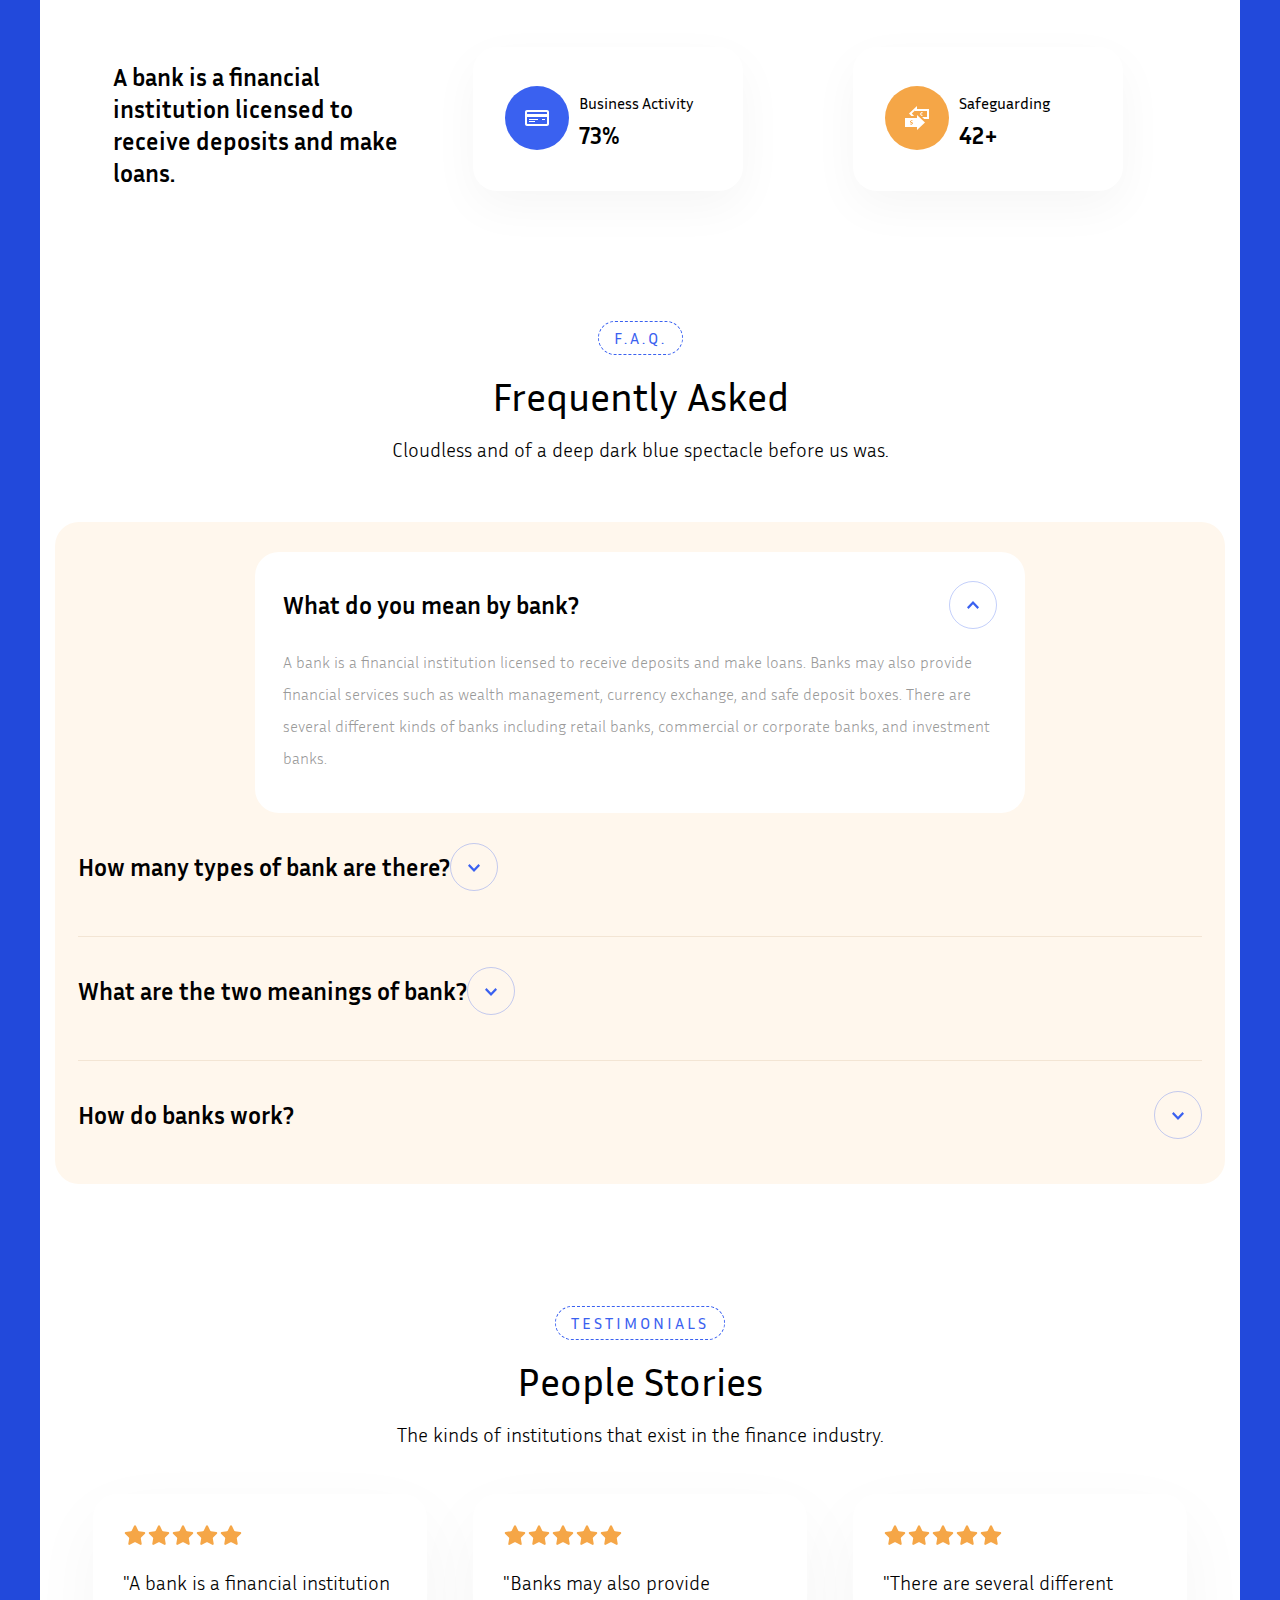
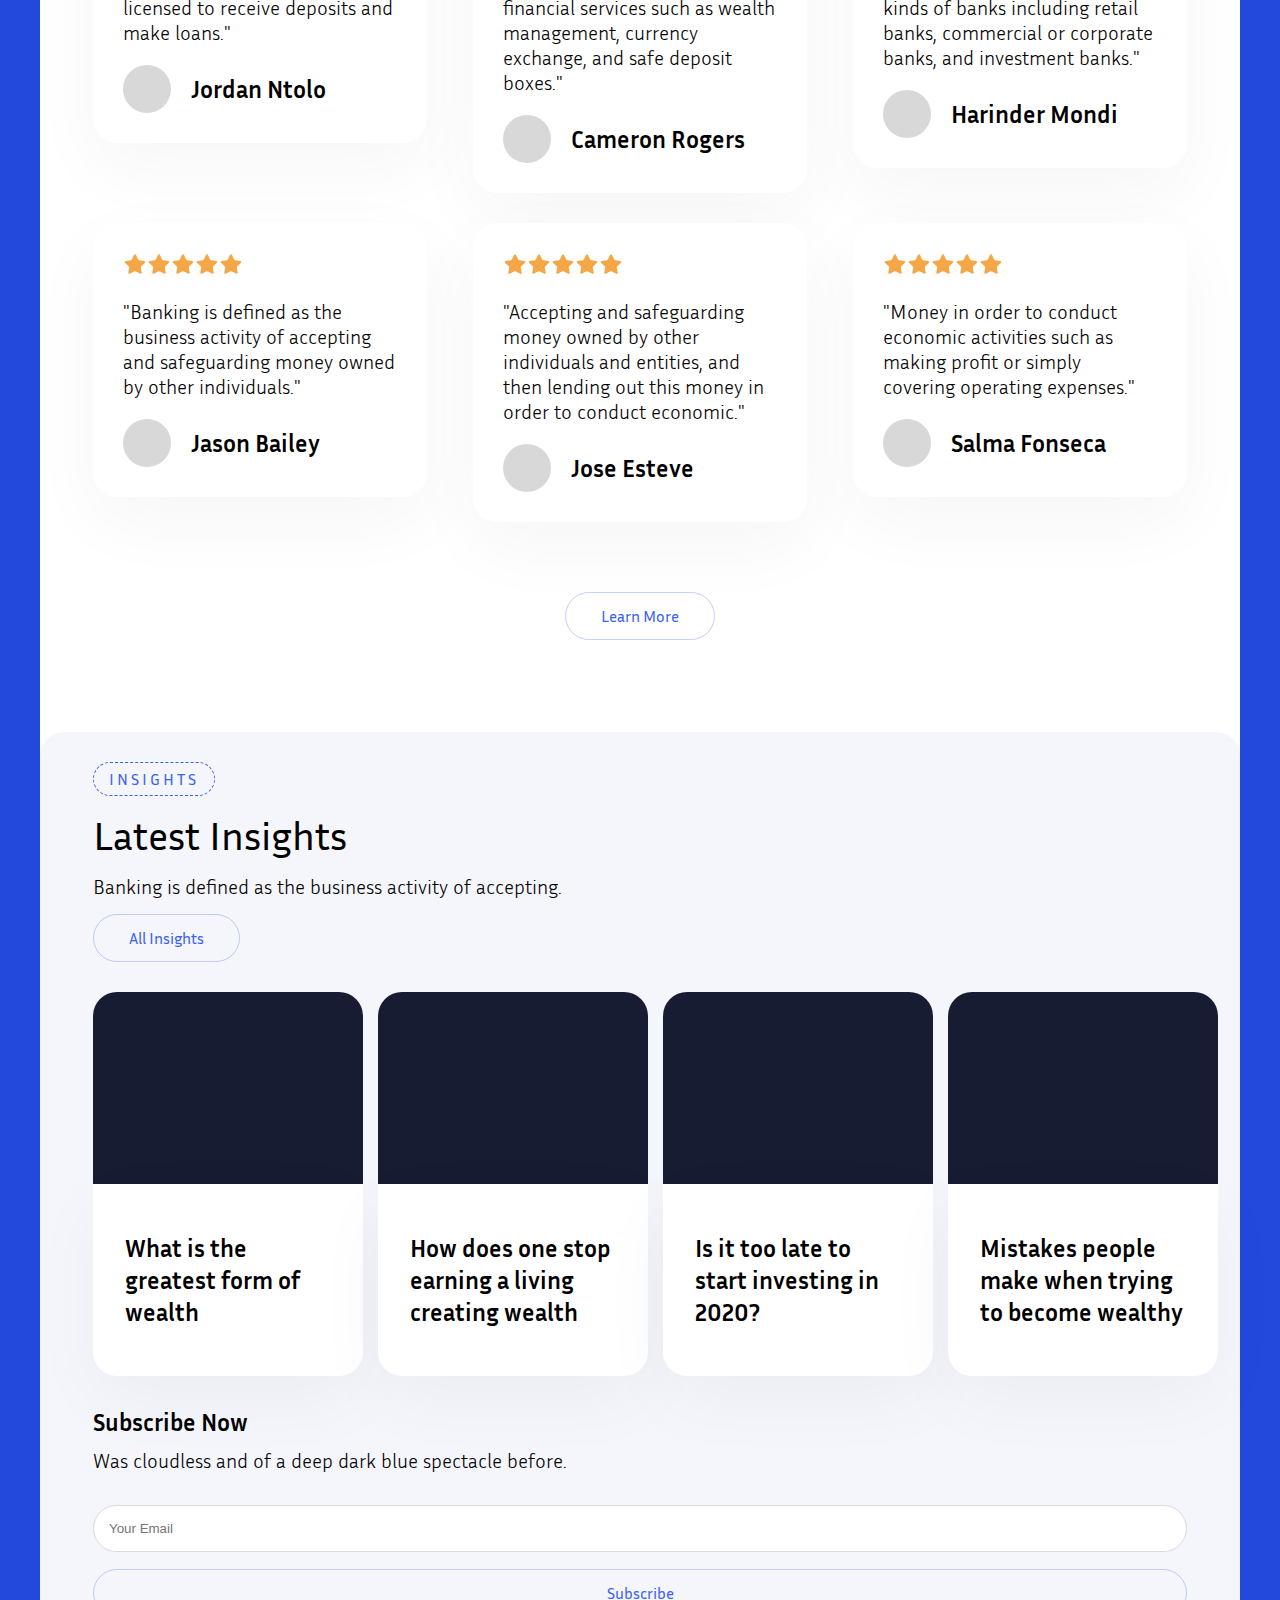
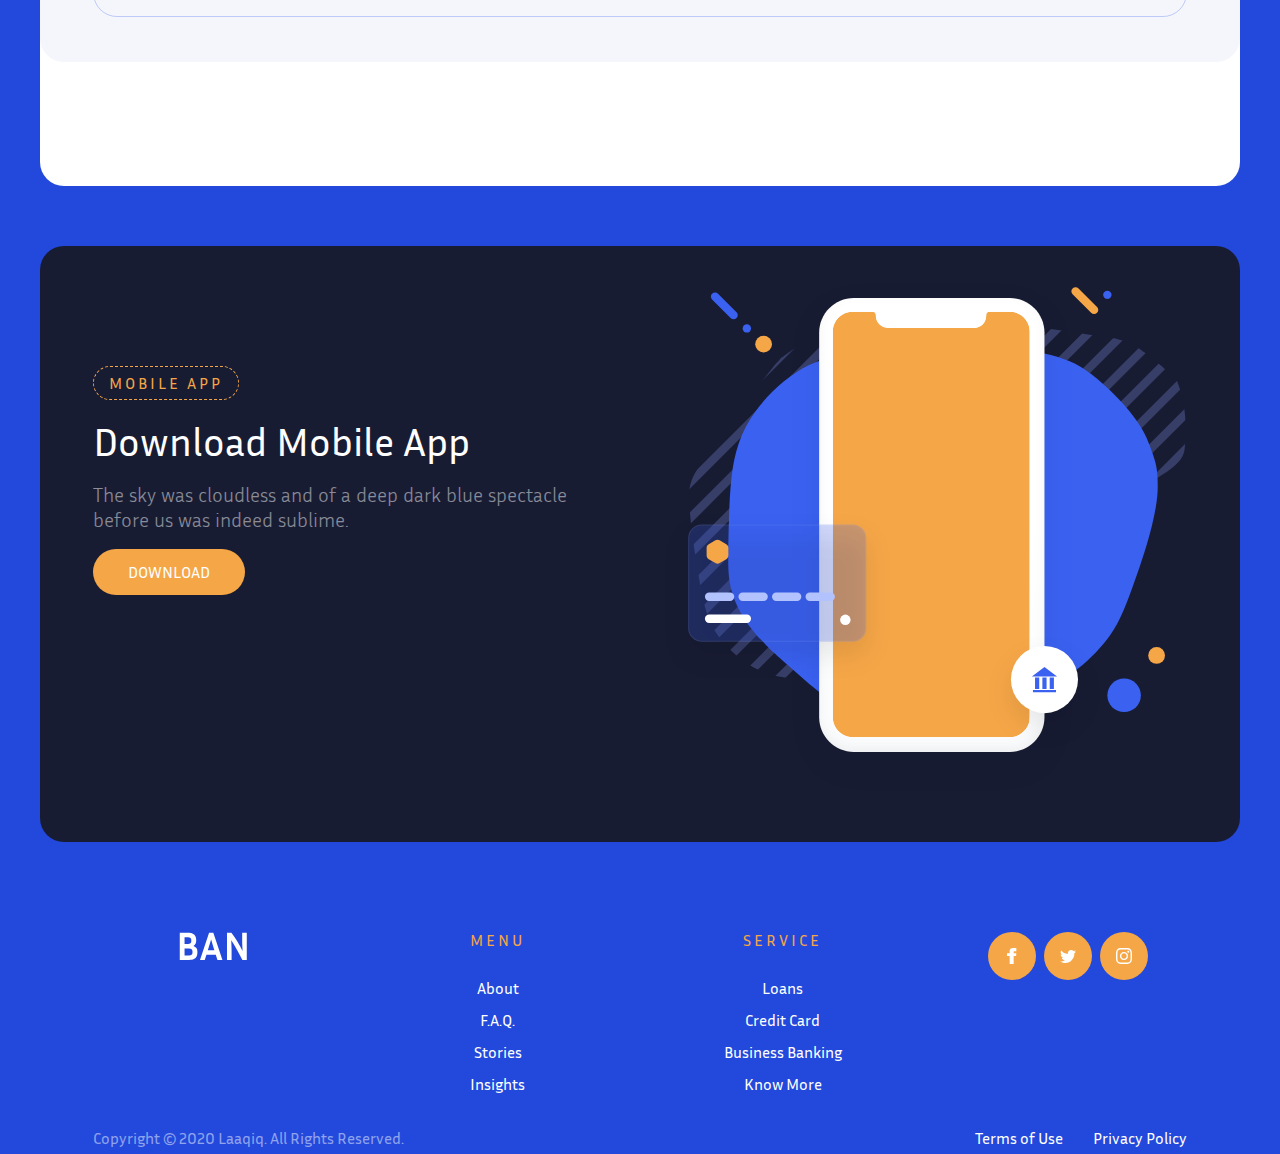
==== commit 24b3bb72: "updated html" ====
--- a/index.html
+++ b/index.html
@@ -49,30 +49,36 @@
         <div class="container">
           <div class="row">
             <div class="column column-xl-6 order-1">
-              <h5 class="h5__orange-color h5--modifier mb--bottom">Banking</h5>
-              <h1 class="mb--bottom">Fast Banking Services</h1>
-              <p class="color__text--white mb--bottom">
-                The sky was cloudless and of a deep dark blue spectacle before
-                us was indeed sublime.
-              </p>
-              <div class="mb--bottom">
-                <a class="btn__orange" href="#">Explore Services</a>
-              </div>
-              <div class="display-none">
-                <img src="./assets/img/Section-1/Oval-1.svg" alt="" />
-                <img
-                  class="mg-left-negative"
-                  src="./assets/img/Section-1/Oval-1.svg"
-                  alt=""
-                />
-                <img
-                  class="mg-left-negative"
-                  src="./assets/img/Section-1/Oval-1.svg"
-                  alt=""
-                />
-                <p class="color__text--white pad-left">
-                  50,000+ clients around the world
+              <div class="d-flex flex-column flex-justify-center hero-column">
+                <div>
+                  <h5 class="h5__orange-color h5--modifier mb--bottom">
+                    Banking
+                  </h5>
+                </div>
+                <h1 class="mb--bottom">Fast Banking Services</h1>
+                <p class="color__text--white mb--bottom">
+                  The sky was cloudless and of a deep dark blue spectacle before
+                  us was indeed sublime.
                 </p>
+                <div class="mb--bottom">
+                  <a class="btn__orange" href="#">Explore Services</a>
+                </div>
+                <div class="display-none">
+                  <img src="./assets/img/Section-1/Oval-1.svg" alt="" />
+                  <img
+                    class="mg-left-negative"
+                    src="./assets/img/Section-1/Oval-1.svg"
+                    alt=""
+                  />
+                  <img
+                    class="mg-left-negative"
+                    src="./assets/img/Section-1/Oval-1.svg"
+                    alt=""
+                  />
+                  <p class="color__text--white pad-left">
+                    50,000+ clients around the world
+                  </p>
+                </div>
               </div>
             </div>
             <div class="column column-xl-6 order-0">
@@ -89,7 +95,7 @@
       </section>
     </div>
     <!-- Section 2 -->
-    <div class="wrapper-white">
+    <div class="wrapper-white pad-bot-large">
       <section id="section-2">
         <div class="container">
           <div class="row">
@@ -180,7 +186,7 @@
                   The sky was cloudless and of a deep dark blue spectacle before
                   us was indeed sublime.
                 </p>
-                <div class="pad--bottom">
+                <div class="pad-bot-large">
                   <a class="btn__blue" href="#">Get Loan</a>
                 </div>
               </div>
@@ -212,7 +218,7 @@
               />
             </div>
             <div class="column column-xl-4">
-              <div class="d-flex flex-center mb--bottom">
+              <div class="d-flex flex-center mb--bottom section-3-credit-card">
                 <h2 class="color__text--white">3%</h2>
                 <p class="color__text--d-white p__width">on card every month</p>
               </div>
@@ -231,7 +237,7 @@
           <div class="container">
             <div class="row">
               <div class="column column-xl-6">
-                <div>
+                <div class="section-4--about">
                   <h5 class="h5__blue-color h5--modifier mb--bottom">About</h5>
                   <h2 class="mb--bottom">We Help With Any Problem</h2>
                   <p class="mb--bottom">
@@ -352,51 +358,61 @@
           <div class="container">
             <div class="row">
               <div class="column">
-                <div class="d-flex flex-center">
-                  <h5 class="h5__blue-color h5--modifier mb--bottom">F.A.Q.</h5>
-                </div>
-                <h2 class="mb--bottom text-align">Frequently Asked</h2>
-                <p class="mb--bottom text-align">
-                  Cloudless and of a deep dark blue spectacle before us was.
-                </p>
-              </div>
-            </div>
-          </div>
-          <div class="bg--color-pink">
-            <div class="row">
+                <div class="mb--bottom-60">
+                  <div class="d-flex flex-center">
+                    <h5 class="h5__blue-color h5--modifier mb--bottom">
+                      F.A.Q.
+                    </h5>
+                  </div>
+                  <h2 class="mb--bottom text-align">Frequently Asked</h2>
+                  <p class="mb--bottom text-align">
+                    Cloudless and of a deep dark blue spectacle before us was.
+                  </p>
+                </div>
+              </div>
+            </div>
+            <div class="bg--color-pink pad-bot-large">
+              <div class="row">
+                <div class="column">
+                  <div class="card--bg--color-white">
+                    <div class="d-flex flex-align flex-between mb--bottom">
+                      <h4>What do you mean by bank?</h4>
+                      <img
+                        src="./assets/img/Section-4/arrow-icon-up.svg"
+                        alt=""
+                      />
+                    </div>
+                    <p class="color__text--black">
+                      A bank is a financial institution licensed to receive
+                      deposits and make loans. Banks may also provide financial
+                      services such as wealth management, currency exchange, and
+                      safe deposit boxes. There are several different kinds of
+                      banks including retail banks, commercial or corporate
+                      banks, and investment banks.
+                    </p>
+                  </div>
+                </div>
+              </div>
               <div class="column">
-                <div class="card--bg--color-white">
-                  <div class="d-flex flex-align flex-between mb--bottom">
-                    <h4>What do you mean by bank?</h4>
-                    <img
-                      src="./assets/img/Section-4/arrow-icon-up.svg"
-                      alt=""
-                    />
-                  </div>
-                  <p class="color__text--black">
-                    A bank is a financial institution licensed to receive
-                    deposits and make loans. Banks may also provide financial
-                    services such as wealth management, currency exchange, and
-                    safe deposit boxes. There are several different kinds of
-                    banks including retail banks, commercial or corporate banks,
-                    and investment banks.
-                  </p>
-                </div>
-              </div>
-
+                <div class="d-flex flex-align faq--border-bottom">
+                  <h4 class="pad-bot-large">
+                    How many types of bank are there?
+                  </h4>
+                  <img
+                    class="pad-bot-large"
+                    src="./assets/img/Section-4/arrow-icon-down.svg"
+                    alt=""
+                  />
+                </div>
+              </div>
               <div class="column">
-                <div class="d-flex flex-align flex-between spacing_utility">
-                  <h4>How many types of bank are there?</h4>
-                  <img
-                    src="./assets/img/Section-4/arrow-icon-down.svg"
-                    alt=""
-                  />
-                </div>
-              </div>
-              <div class="column">
-                <div class="d-flex d-flex flex-align">
-                  <h4>What are the two meanings of bank?</h4>
-                  <img
+                <div class="d-flex flex-align faq--border-bottom">
+                  <h4 class="pad-bot-large">
+                    What are the two meanings of bank?
+                  </h4>
+                  <img
+                    class="pad-bot-large"
+                    class="ml--auto"
                     src="./assets/img/Section-4/arrow-icon-down.svg"
                     alt=""
                   />
@@ -406,6 +422,7 @@
                 <div class="d-flex d-flex flex-align">
                   <h4>How do banks work?</h4>
                   <img
+                    class="ml--auto"
                     src="./assets/img/Section-4/arrow-icon-down.svg"
                     alt=""
                   />
@@ -421,7 +438,7 @@
           <div class="container">
             <div class="row">
               <div class="column">
-                <div class="d-flex flex-center flex-direction">
+                <div class="d-flex flex-center flex-column">
                   <h5 class="h5__blue-color h5--modifier mb--bottom">
                     Testimonials
                   </h5>
@@ -434,7 +451,7 @@
               </div>
             </div>
             <div class="row">
-              <div class="column column-xl-4">
+              <div class="column column-md-6 column-xl-4">
                 <div class="testimonials-bg--card-color">
                   <img
                     class="pad--bottom"
@@ -455,7 +472,7 @@
                   </div>
                 </div>
               </div>
-              <div class="column column-xl-4">
+              <div class="column column-md-6 column-xl-4">
                 <div class="testimonials-bg--card-color">
                   <img
                     class="pad--bottom"
@@ -476,7 +493,7 @@
                   </div>
                 </div>
               </div>
-              <div class="column column-xl-4">
+              <div class="column column-md-6 column-xl-4">
                 <div class="testimonials-bg--card-color">
                   <img
                     class="pad--bottom"
@@ -499,7 +516,7 @@
               </div>
             </div>
             <div class="row">
-              <div class="column column-xl-4">
+              <div class="column column-md-6 column-xl-4">
                 <div class="testimonials-bg--card-color">
                   <img
                     class="pad--bottom"
@@ -520,7 +537,7 @@
                   </div>
                 </div>
               </div>
-              <div class="column column-xl-4">
+              <div class="column column-md-6 column-xl-4">
                 <div class="testimonials-bg--card-color">
                   <img
                     class="pad--bottom"
@@ -542,7 +559,7 @@
                   </div>
                 </div>
               </div>
-              <div class="column column-xl-4">
+              <div class="column column-md-6 column-xl-4">
                 <div class="testimonials-bg--card-color">
                   <img
                     class="pad--bottom"
@@ -577,7 +594,7 @@
       <!-- Section-8 -->
       <div class="wrapper-white">
         <section id="section-8">
-          <div class="bg--color-grey">
+          <div class="bg--color-grey pad-bot-large">
             <div class="container">
               <div class="row">
                 <div class="column">
@@ -592,25 +609,25 @@
                 </div>
               </div>
               <div class="row">
-                <div class="column column-xl-3">
+                <div class="column column-md-6 column-xl-3">
                   <div class="bg-black-card margin--auto"></div>
                   <h4 class="bg-white-card margin--auto">
                     What is the greatest form of wealth
                   </h4>
                 </div>
-                <div class="column column-xl-3">
+                <div class="column column-md-6 column-xl-3">
                   <div class="bg-black-card margin--auto"></div>
                   <h4 class="bg-white-card margin--auto">
                     How does one stop earning a living creating wealth
                   </h4>
                 </div>
-                <div class="column column-xl-3">
+                <div class="column column-md-6 column-xl-3">
                   <div class="bg-black-card margin--auto"></div>
                   <h4 class="bg-white-card margin--auto">
                     Is it too late to start investing in 2020?
                   </h4>
                 </div>
-                <div class="column column-xl-3">
+                <div class="column column-md-6 column-xl-3">
                   <div class="bg-black-card margin--auto"></div>
                   <h4 class="bg-white-card margin--auto">
                     Mistakes people make when trying to become wealthy
@@ -638,7 +655,7 @@
       </div>
     </div>
     <!-- Section 9 -->
-    <div class="wrapper-black">
+    <div class="wrapper-black pad-bot-large">
       <section id="section-9">
         <div class="container">
           <div class="row">
@@ -672,7 +689,7 @@
             <div
               class="
                 d-flex
-                flex-center flex-direction
+                flex-center flex-column
                 mg-top-large
                 mb--bottom-medium
                 footer-logo
@@ -682,7 +699,7 @@
             </div>
           </div>
           <div class="column column-xl-3">
-            <ul class="d-flex flex-center flex-direction">
+            <ul class="d-flex flex-center flex-column">
               <li class="color--orange"><a href="#">Menu</a></li>
               <li><a href="#">About</a></li>
               <li><a href="#">F.A.Q.</a></li>
@@ -691,7 +708,7 @@
             </ul>
           </div>
           <div class="column column-xl-3">
-            <ul class="d-flex flex-center flex-direction">
+            <ul class="d-flex flex-center flex-column">
               <li class="color--orange"><a href="#">Service</a></li>
               <li><a href="#">Loans</a></li>
               <li><a href="#">Credit Card</a></li>
@@ -700,7 +717,7 @@
             </ul>
           </div>
           <div class="column column-xl-3">
-            <div class="d-flex flex-center flex-direction social--icon">
+            <div class="d-flex flex-center flex-column social--icon">
               <img src="./assets/img/Section-5/social.svg" alt="" />
             </div>
           </div>
--- a/assets/css/main.css
+++ b/assets/css/main.css
@@ -797,8 +797,24 @@
   background-color: #fff;
   box-shadow: 0px 8px 24px rgba(0, 0, 0, 0.04);
   border-radius: 24px;
-  border: 1px solid black;
-  display: inline-block;
+  margin: 0 -38px;
+  margin-bottom: -18px;
+  padding: 17px 0;
+}
+
+.ul-style li {
+  font-size: 16px;
+  line-height: 32px;
+}
+
+.ul-style li:nth-child(2) {
+  border-left: 1px solid #f5f6fb;
+  border-right: 1px solid #f5f6fb;
+  padding: 0 20px;
+}
+
+.ul-style li:not(:nth-child(2)) {
+  padding: 0 20px;
 }
 
 .h5__orange-color {
@@ -972,6 +988,11 @@
     display: flex;
     align-items: center;
   }
+  #hero .hero-column {
+    display: flex;
+    flex-direction: column;
+    margin-top: 45px;
+  }
   .bg--card-color {
     background-color: #fff;
     box-shadow: 0px 16px 48px rgba(0, 0, 0, 0.04);
@@ -979,6 +1000,12 @@
     width: 270px;
     height: 144px;
     margin-top: 76px;
+  }
+  #section-3 .section-3-credit-card {
+    margin-top: 75px;
+  }
+  #section-4 .section-4--about {
+    margin-top: 75px;
   }
   #footer .footer-logo {
     margin-top: 0px;
@@ -1116,7 +1143,7 @@
   justify-content: space-evenly;
 }
 
-.flex-direction {
+.flex-column {
   flex-direction: column;
 }
 
@@ -1140,10 +1167,6 @@
   border-bottom: 1px solid #f5f6fb;
 }
 
-.spacing_utility {
-  max-width: 675px;
-}
-
 .h5--text-modifier {
   font-size: 16px;
   line-height: 19px;
@@ -1184,6 +1207,10 @@
   margin-left: auto;
 }
 
+.mg-left {
+  margin-left: 20px;
+}
+
 .margin--auto {
   margin: 0 auto;
 }
@@ -1196,6 +1223,10 @@
   margin-top: 40px;
 }
 
+.margin-left-large {
+  margin-left: 280px;
+}
+
 .mg-top-large {
   margin-top: 90px;
 }
@@ -1212,8 +1243,8 @@
   margin-bottom: 50px;
 }
 
-.mg-left {
-  margin-left: 20px;
+.mb--bottom-60 {
+  margin-bottom: 60px;
 }
 
 .mg-right {
@@ -1224,6 +1255,10 @@
   margin-right: 10px;
 }
 
+.mg-right-auto {
+  margin-right: auto;
+}
+
 .margin-top {
   margin-top: 16px;
 }
@@ -1260,6 +1295,10 @@
   padding-bottom: 32px;
 }
 
+.pad-bot-large {
+  padding-bottom: 45px;
+}
+
 .pad--bot-small {
   padding-bottom: 15px;
 }
@@ -1272,6 +1311,10 @@
   gap: 81px;
 }
 
+.faq--border-bottom {
+  border-bottom: 1px solid #f3e5d4;
+}
+
 .gap-10 {
   gap: 10px;
 }
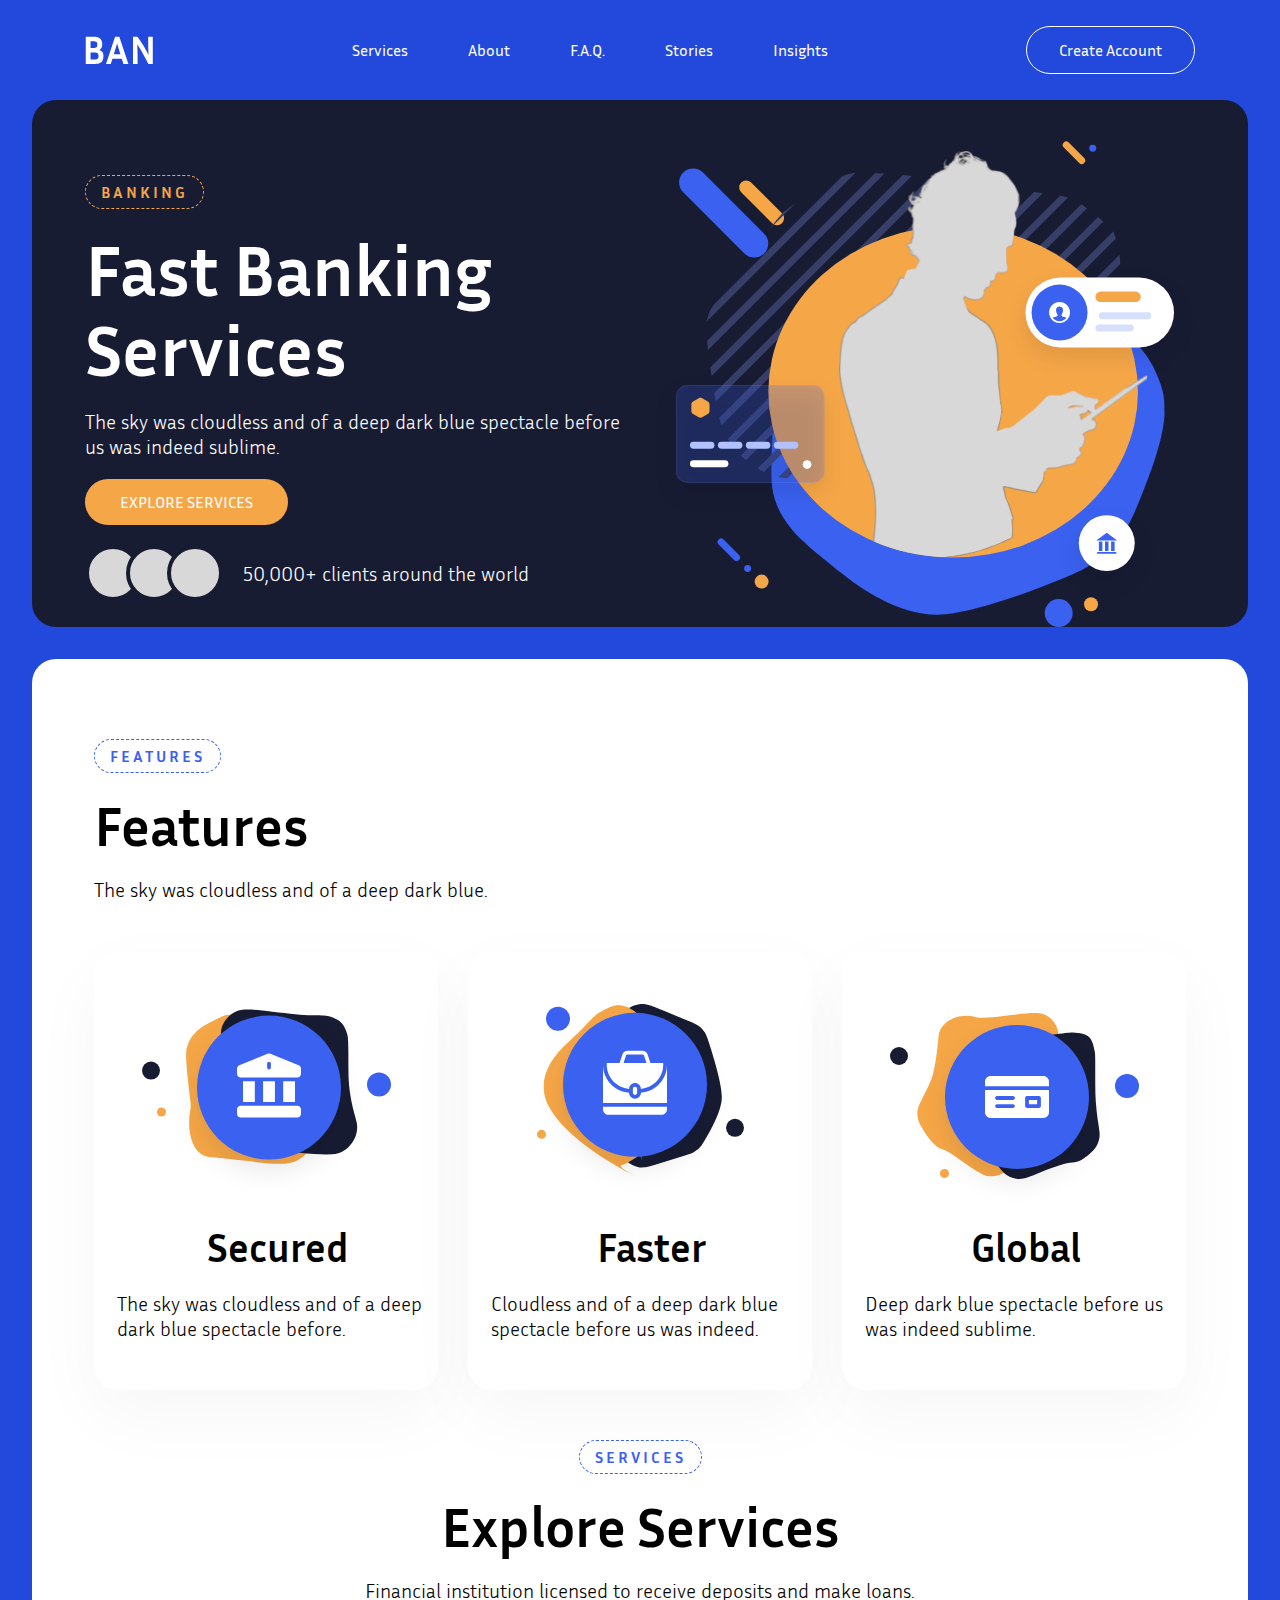
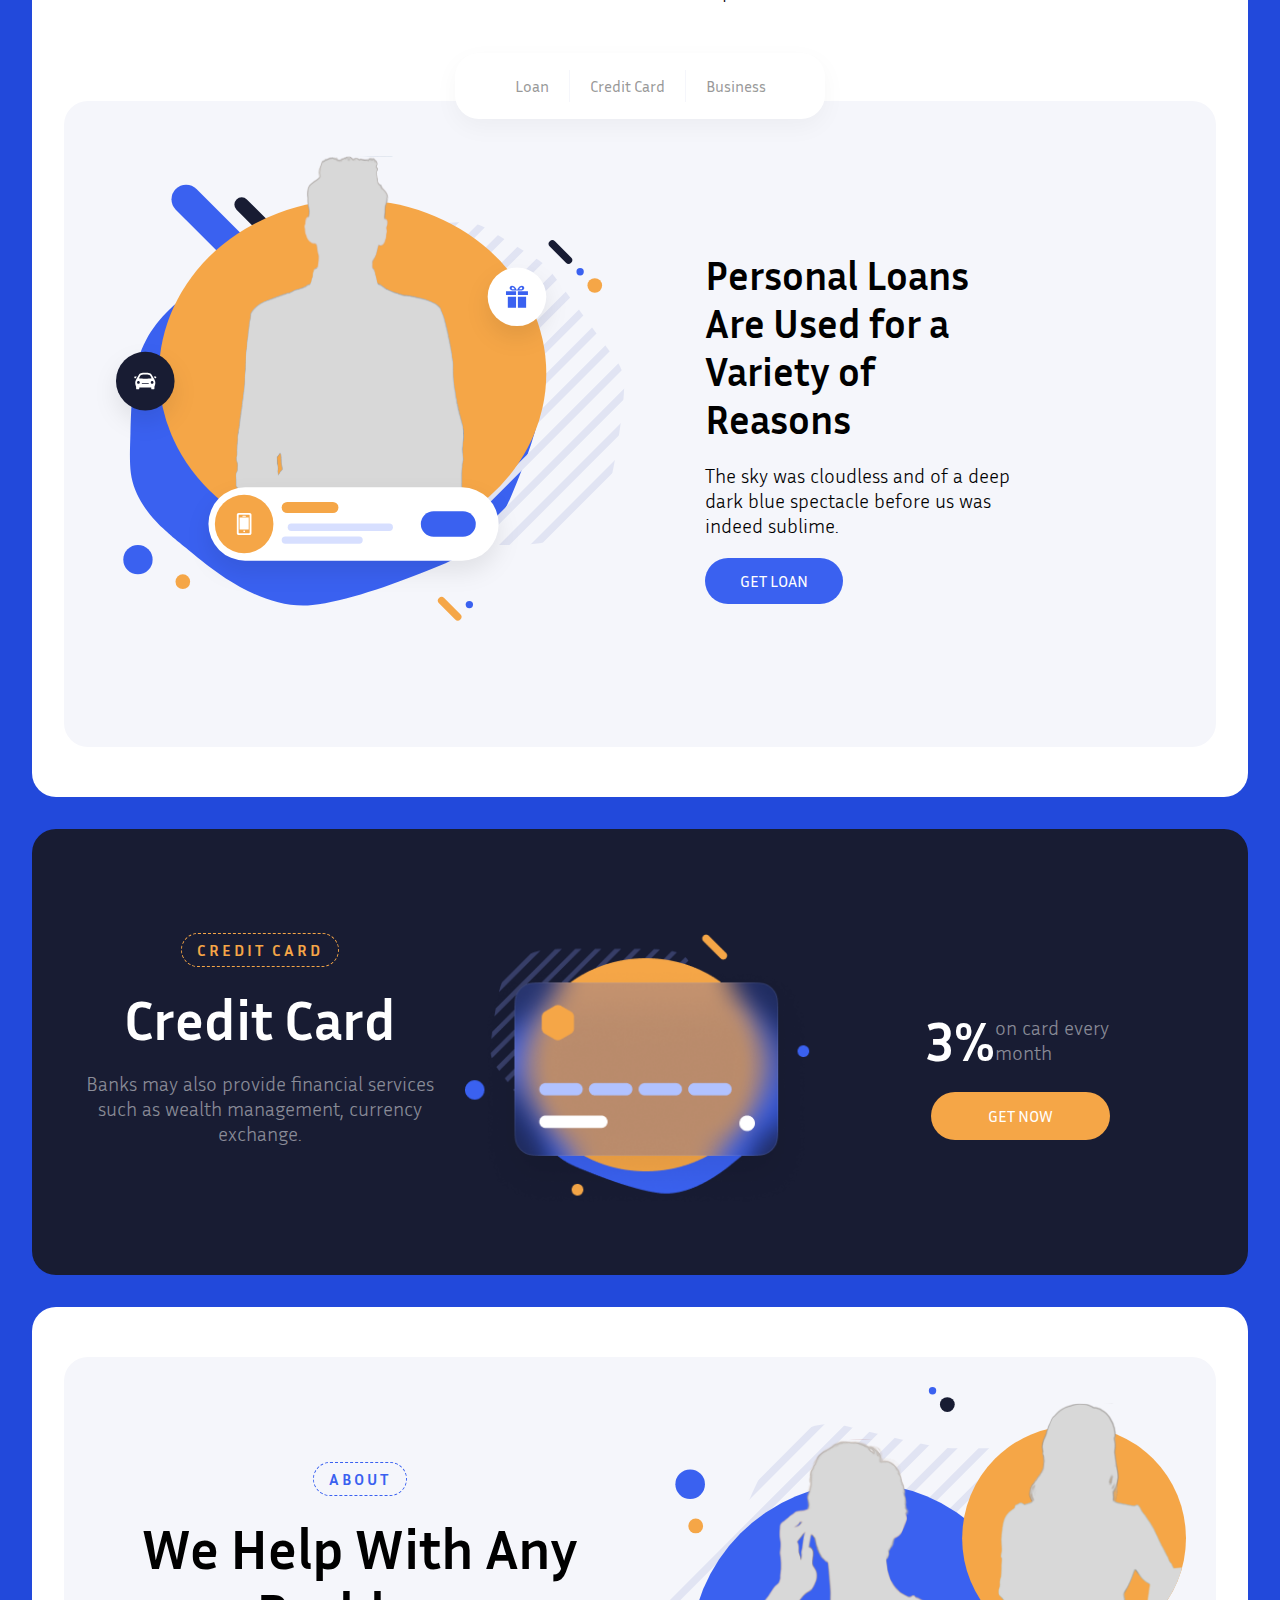
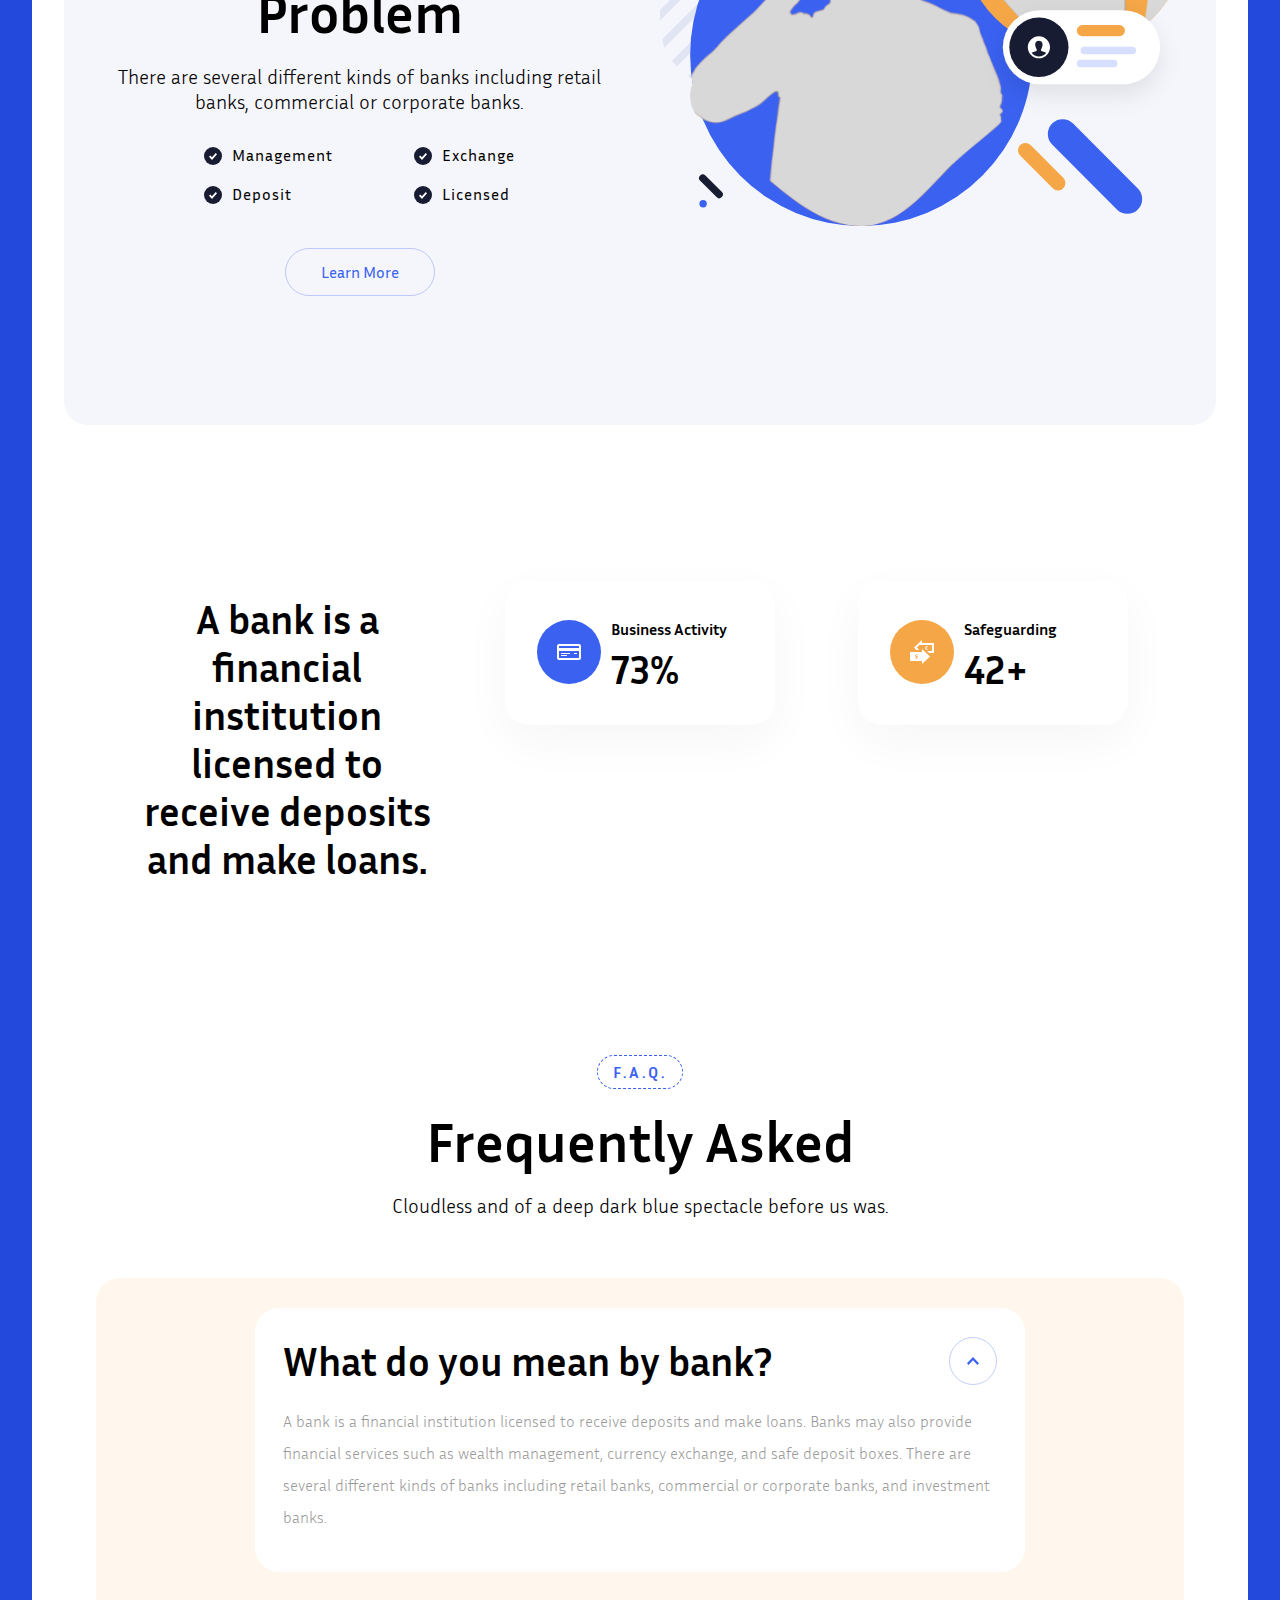
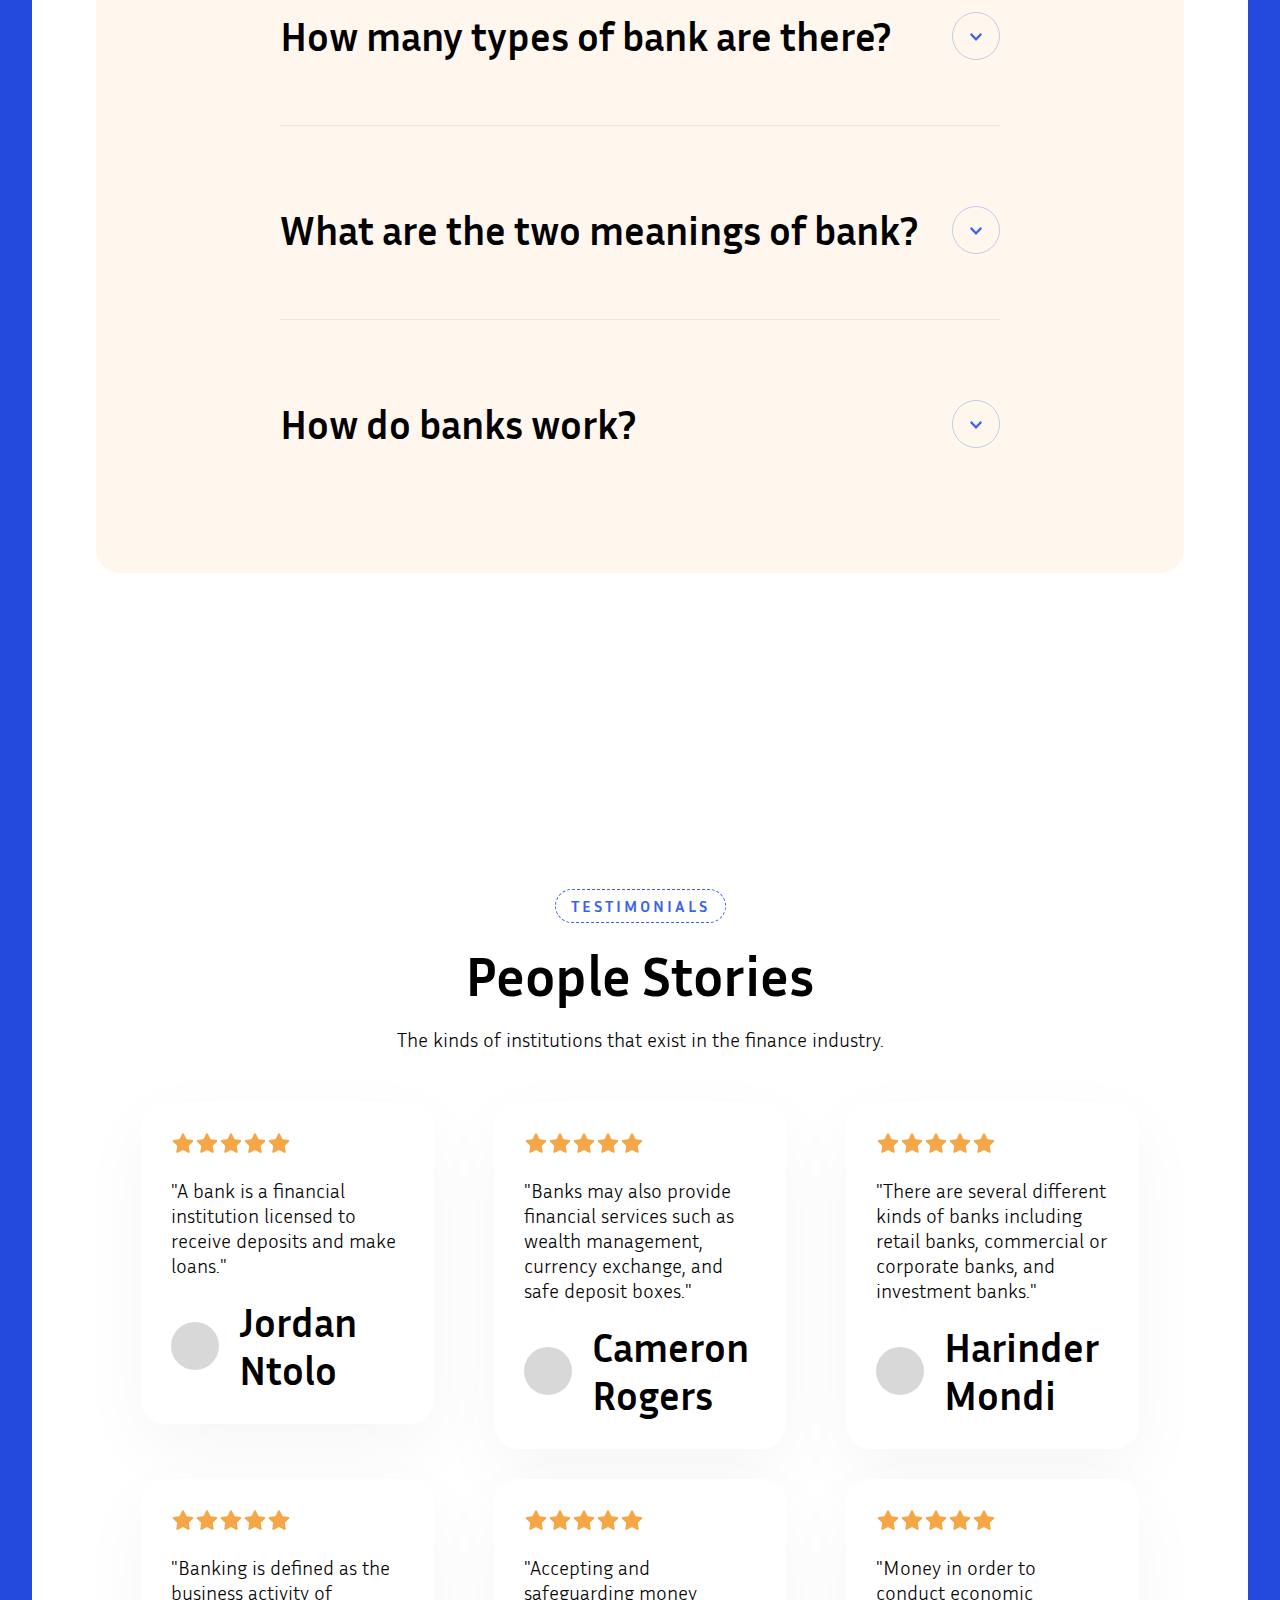
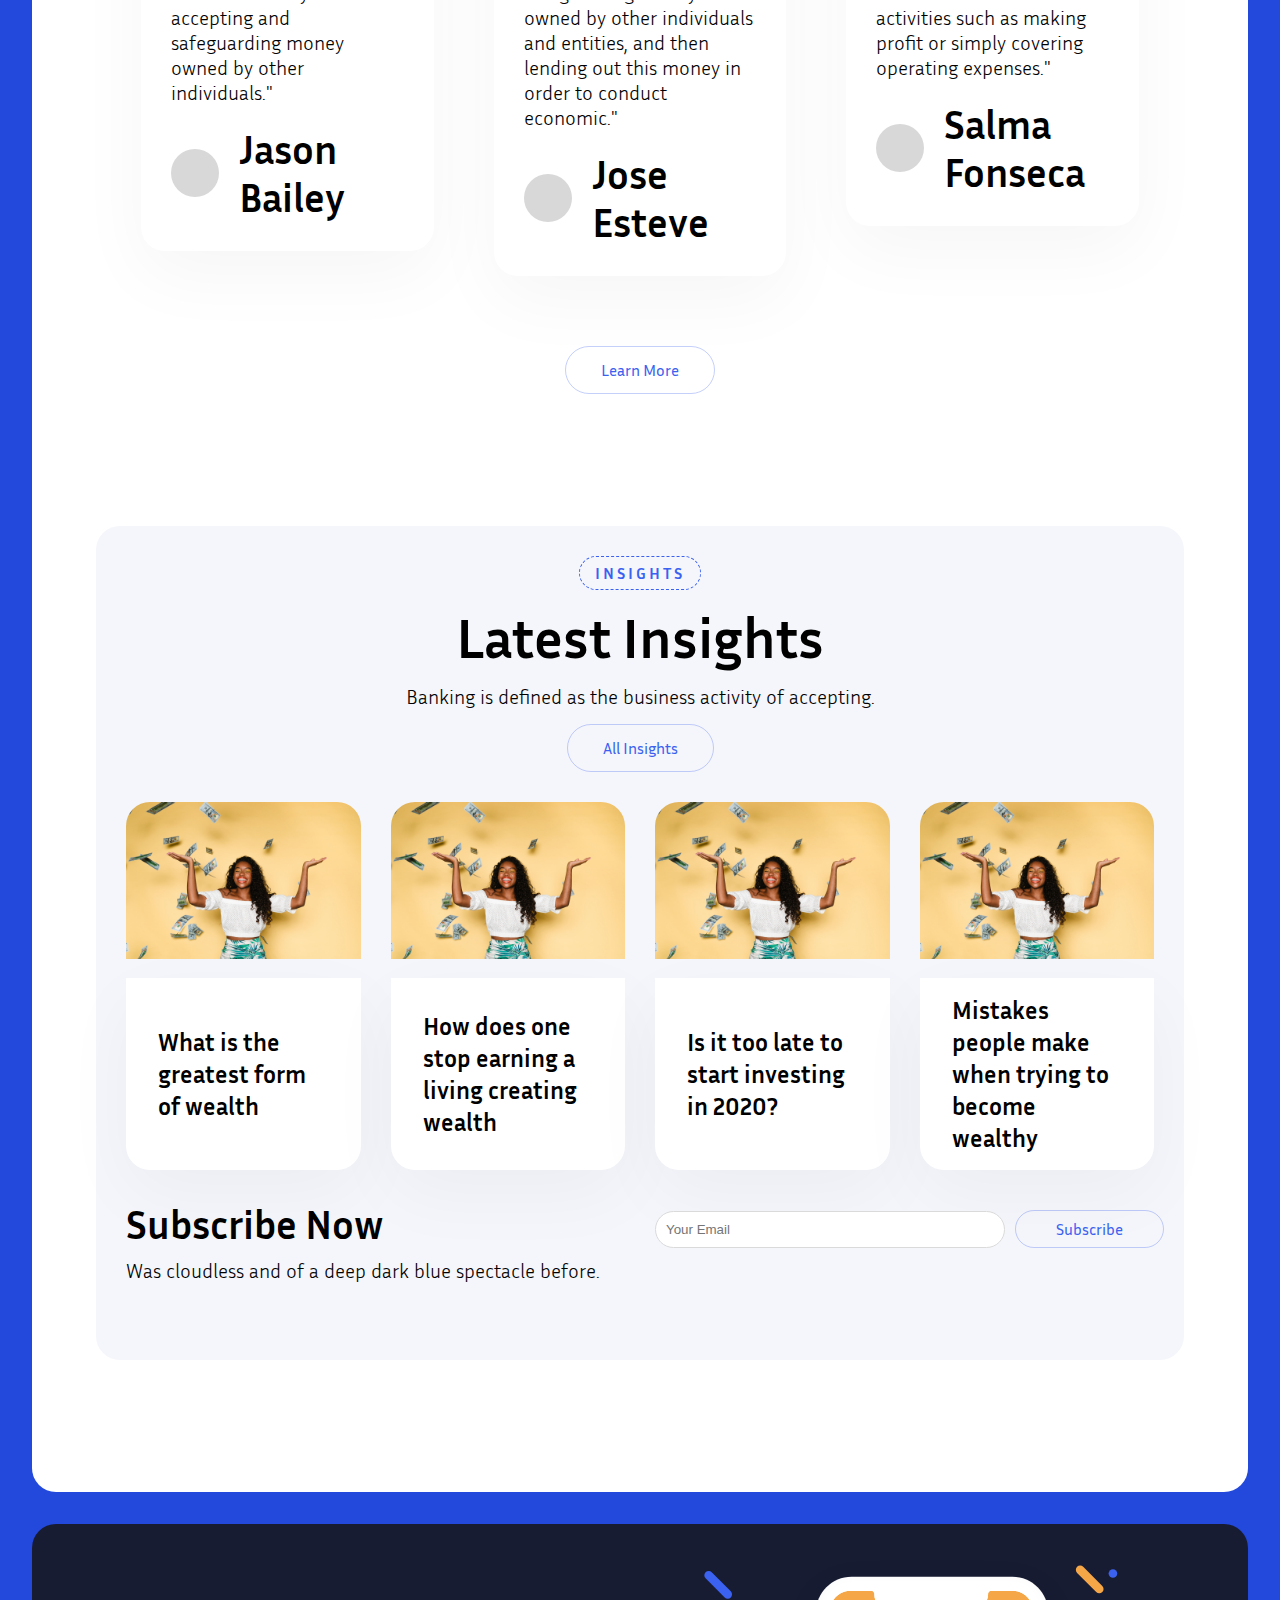
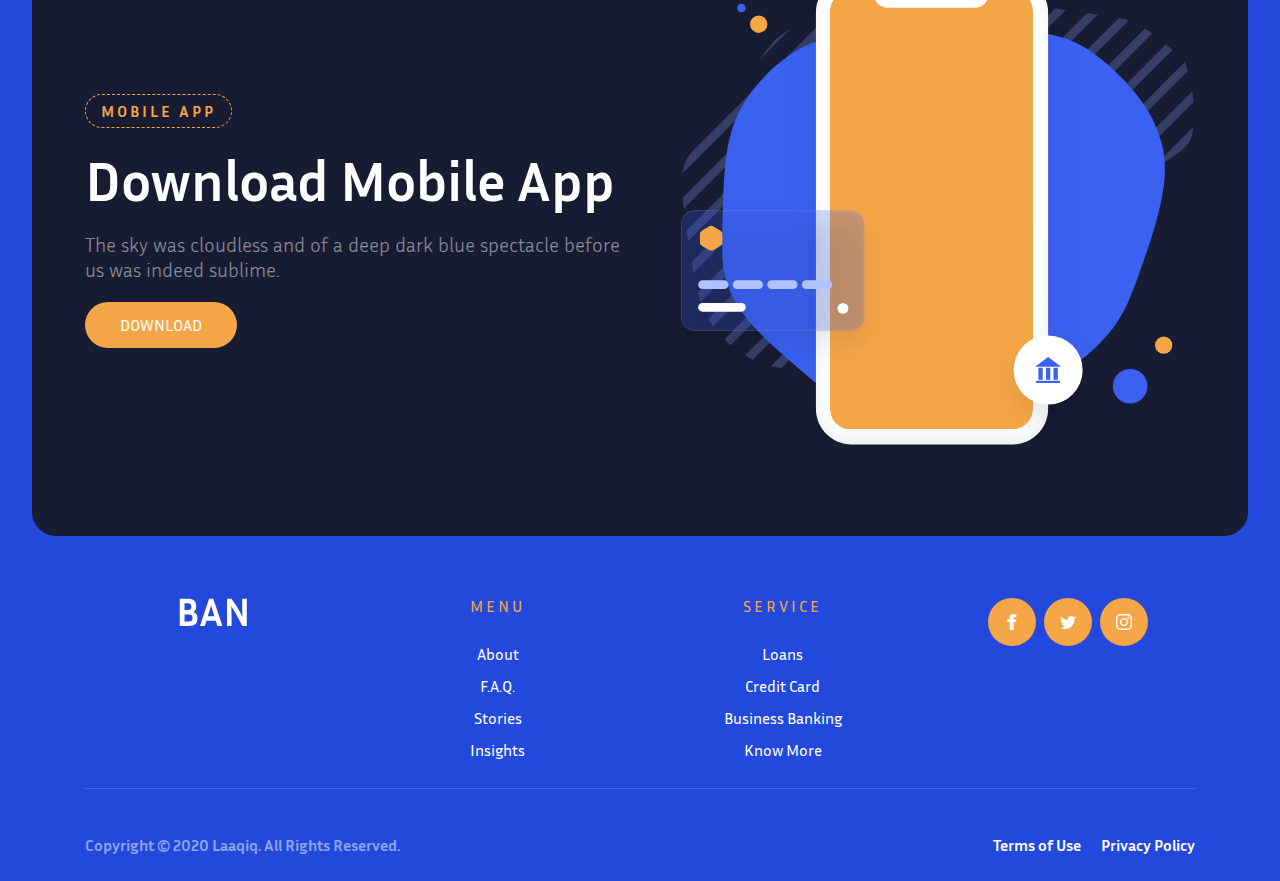
==== commit 82b396d6: "new update for checking" ====
--- a/index.html
+++ b/index.html
@@ -5,8 +5,9 @@
     <meta http-equiv="X-UA-Compatible" content="IE=edge" />
     <meta name="viewport" content="width=device-width, initial-scale=1.0" />
     <link rel="preconnect" href="https://fonts.gstatic.com" />
+    <link rel="preconnect" href="https://fonts.gstatic.com" />
     <link
-      href="https://fonts.googleapis.com/css2?family=Inria+Sans:wght@300;400;700&display=swap"
+      href="https://fonts.googleapis.com/css2?family=Inria+Sans:wght@400;700&display=swap"
       rel="stylesheet"
     />
     <link rel="stylesheet" href="./assets/css/main.css" />
@@ -34,7 +35,7 @@
                 <li><a href="#">Insights</a></li>
               </ul>
             </nav>
-            <div>
+            <div class="display-none btn--create--account">
               <a class="display-none btn-create-account" href="#"
                 >Create Account</a
               >
@@ -95,7 +96,7 @@
       </section>
     </div>
     <!-- Section 2 -->
-    <div class="wrapper-white pad-bot-large">
+    <div class="wrapper-white pad--top-bot-large">
       <section id="section-2">
         <div class="container">
           <div class="row">
@@ -115,8 +116,8 @@
                 <div class="d-flex flex-center">
                   <img src="./assets/img/Section-2/card-image-1.svg" alt="" />
                 </div>
-                <h2>Secured</h2>
-                <p>
+                <h4 class="pad--bottom pad-left-card">Secured</h4>
+                <p class="pad-left-card pad-bot-card">
                   The sky was cloudless and of a deep dark blue spectacle
                   before.
                 </p>
@@ -127,20 +128,22 @@
                 <div class="d-flex flex-center">
                   <img src="./assets/img/Section-2/card-image-2.svg" alt="" />
                 </div>
-                <h2>Faster</h2>
-                <p>
+                <h4 class="pad--bottom pad-left-card">Faster</h4>
+                <p class="pad-left-card pad-bot-card">
                   Cloudless and of a deep dark blue spectacle before us was
                   indeed.
                 </p>
               </div>
             </div>
             <div class="column column-xl-4">
-              <div class="section-2__card">
+              <div class="section-2__card mg-bot-extra-large">
                 <div class="d-flex flex-center">
                   <img src="./assets/img/Section-2/card-image-3.svg" alt="" />
                 </div>
-                <h2>Global</h2>
-                <p>Deep dark blue spectacle before us was indeed sublime.</p>
+                <h4 class="pad--bottom pad-left-card">Global</h4>
+                <p class="pad-left-card pad-bot-card">
+                  Deep dark blue spectacle before us was indeed sublime.
+                </p>
               </div>
             </div>
           </div>
@@ -151,7 +154,7 @@
                   <h5 class="h5__blue-color h5--modifier">Services</h5>
                 </div>
                 <h2 class="pad--bottom">Explore Services</h2>
-                <p class="pad--bottom">
+                <p class="pad--bottom pad-left-right-card">
                   Financial institution licensed to receive deposits and make
                   loans.
                 </p>
@@ -179,15 +182,17 @@
                 />
               </div>
               <div class="column column-xl-6">
-                <h3 class="pad--bottom">
-                  Personal Loans Are Used for a Variety of Reasons
-                </h3>
-                <p class="pad--bottom">
-                  The sky was cloudless and of a deep dark blue spectacle before
-                  us was indeed sublime.
-                </p>
-                <div class="pad-bot-large">
-                  <a class="btn__blue" href="#">Get Loan</a>
+                <div class="section-2--get-loan">
+                  <h3 class="pad--bottom">
+                    Personal Loans Are Used for a Variety of Reasons
+                  </h3>
+                  <p class="pad--bottom">
+                    The sky was cloudless and of a deep dark blue spectacle
+                    before us was indeed sublime.
+                  </p>
+                  <div class="pad-bot-card-large">
+                    <a class="btn__blue" href="#">Get Loan</a>
+                  </div>
                 </div>
               </div>
             </div>
@@ -201,14 +206,16 @@
         <div class="container">
           <div class="row">
             <div class="column column-xl-4">
-              <h5 class="h5__orange-color h5--modifier mb--bottom">
-                Credit Card
-              </h5>
-              <h2 class="mb--bottom color__text--white">Credit Card</h2>
-              <p class="color__text--d-white">
-                Banks may also provide financial services such as wealth
-                management, currency exchange.
-              </p>
+              <div class="section-2-credit-card">
+                <h5 class="h5__orange-color h5--modifier mb--bottom">
+                  Credit Card
+                </h5>
+                <h2 class="mb--bottom color__text--white">Credit Card</h2>
+                <p class="color__text--d-white">
+                  Banks may also provide financial services such as wealth
+                  management, currency exchange.
+                </p>
+              </div>
             </div>
             <div class="column column-xl-4">
               <img
@@ -231,7 +238,7 @@
       </section>
     </div>
     <!-- section 4 -->
-    <div class="wrapper-white">
+    <div class="wrapper-white pad-top">
       <section id="section-4">
         <div class="bg--color-grey">
           <div class="container">
@@ -240,11 +247,11 @@
                 <div class="section-4--about">
                   <h5 class="h5__blue-color h5--modifier mb--bottom">About</h5>
                   <h2 class="mb--bottom">We Help With Any Problem</h2>
-                  <p class="mb--bottom">
+                  <p>
                     There are several different kinds of banks including retail
                     banks, commercial or corporate banks.
                   </p>
-                  <div class="d-flex gap--81">
+                  <div class="d-flex gap--81 pad-top">
                     <ul>
                       <li
                         class="
@@ -315,12 +322,12 @@
           <div class="container">
             <div class="row">
               <div class="column column-xl-4">
-                <h4 class="mg-top-large pad-left-right pad-bot-10">
+                <h4 class="mg-top-large pad-bot-10 h4-text-align">
                   A bank is a financial institution licensed to receive deposits
                   and make loans.
                 </h4>
               </div>
-              <div class="column column-xl-4">
+              <div class="column column-md-6 column-xl-4">
                 <div class="d-flex flex-align pad-left-32 bg--card-color">
                   <div class="mg-right-small">
                     <img
@@ -334,8 +341,16 @@
                   </div>
                 </div>
               </div>
-              <div class="column column-xl-4">
-                <div class="d-flex flex-align pad-left-32 bg--card-color">
+              <div class="column column-md-6 column-xl-4">
+                <div
+                  class="
+                    d-flex
+                    flex-align
+                    pad-left-32
+                    bg--card-color
+                    mg-bot-extra-large
+                  "
+                >
                   <div class="mg-right-small">
                     <img
                       src="./assets/img/Section-4/Section-4-Transfer-icon.svg"
@@ -365,13 +380,13 @@
                     </h5>
                   </div>
                   <h2 class="mb--bottom text-align">Frequently Asked</h2>
-                  <p class="mb--bottom text-align">
+                  <p class="mb--bottom-60 text-align">
                     Cloudless and of a deep dark blue spectacle before us was.
                   </p>
                 </div>
               </div>
             </div>
-            <div class="bg--color-pink pad-bot-large">
+            <div class="bg--color-pink pad-bot-large mg-bot-extra-large">
               <div class="row">
                 <div class="column">
                   <div class="card--bg--color-white">
@@ -391,41 +406,44 @@
                       banks, and investment banks.
                     </p>
                   </div>
-                </div>
-              </div>
-              <div class="column">
-                <div class="d-flex flex-align faq--border-bottom">
-                  <h4 class="pad-bot-large">
-                    How many types of bank are there?
-                  </h4>
-                  <img
-                    class="pad-bot-large"
-                    src="./assets/img/Section-4/arrow-icon-down.svg"
-                    alt=""
-                  />
-                </div>
-              </div>
-              <div class="column">
-                <div class="d-flex flex-align faq--border-bottom">
-                  <h4 class="pad-bot-large">
-                    What are the two meanings of bank?
-                  </h4>
-                  <img
-                    class="pad-bot-large"
-                    class="ml--auto"
-                    src="./assets/img/Section-4/arrow-icon-down.svg"
-                    alt=""
-                  />
-                </div>
-              </div>
-              <div class="column">
-                <div class="d-flex d-flex flex-align">
-                  <h4>How do banks work?</h4>
-                  <img
-                    class="ml--auto"
-                    src="./assets/img/Section-4/arrow-icon-down.svg"
-                    alt=""
-                  />
+                  <div
+                    class="d-flex flex-between faq--border-bottom margin--auto"
+                  >
+                    <h4 class="pad-bot-large">
+                      How many types of bank are there?
+                    </h4>
+                    <img
+                      class="pad-bot-large"
+                      src="./assets/img/Section-4/arrow-icon-down.svg"
+                      alt=""
+                    />
+                  </div>
+                  <div
+                    class="d-flex flex-between faq--border-bottom margin--auto"
+                  >
+                    <h4 class="pad-bot-large">
+                      What are the two meanings of bank?
+                    </h4>
+                    <img
+                      class="pad-bot-large"
+                      src="./assets/img/Section-4/arrow-icon-down.svg"
+                      alt=""
+                    />
+                  </div>
+                  <div
+                    class="
+                      d-flex
+                      flex-between
+                      faq--border-bottom-no-border
+                      margin--auto
+                    "
+                  >
+                    <h4>How do banks work?</h4>
+                    <img
+                      src="./assets/img/Section-4/arrow-icon-down.svg"
+                      alt=""
+                    />
+                  </div>
                 </div>
               </div>
             </div>
@@ -514,8 +532,7 @@
                   </div>
                 </div>
               </div>
-            </div>
-            <div class="row">
+
               <div class="column column-md-6 column-xl-4">
                 <div class="testimonials-bg--card-color">
                   <img
@@ -598,54 +615,87 @@
             <div class="container">
               <div class="row">
                 <div class="column">
-                  <div class="pad--bot-small">
-                    <h5 class="h5__blue-color h5--modifier">Insights</h5>
-                  </div>
-                  <h2 class="pad--bot-small">Latest Insights</h2>
-                  <p class="pad--bot-small">
-                    Banking is defined as the business activity of accepting.
-                  </p>
-                  <a class="btn__transparent" href="#">All Insights</a>
+                  <div class="section-8-insights">
+                    <div class="pad--bot-small">
+                      <h5 class="h5__blue-color h5--modifier">Insights</h5>
+                    </div>
+                    <h2 class="pad--bot-small">Latest Insights</h2>
+                    <p class="pad--bot-small">
+                      Banking is defined as the business activity of accepting.
+                    </p>
+                    <a class="btn__transparent" href="#">All Insights</a>
+                  </div>
                 </div>
               </div>
               <div class="row">
                 <div class="column column-md-6 column-xl-3">
-                  <div class="bg-black-card margin--auto"></div>
-                  <h4 class="bg-white-card margin--auto">
+                  <div class="bg-black-card margin--auto">
+                    <img
+                      class="card--img"
+                      src="./assets/img/images/happy-woman-spending-money-during-her-summer-vacat-44ZARZY (1).jpg"
+                      alt=""
+                    />
+                  </div>
+                  <h6 class="bg-white-card margin--auto">
                     What is the greatest form of wealth
-                  </h4>
+                  </h6>
                 </div>
                 <div class="column column-md-6 column-xl-3">
-                  <div class="bg-black-card margin--auto"></div>
-                  <h4 class="bg-white-card margin--auto">
+                  <div class="bg-black-card margin--auto">
+                    <img
+                      class="card--img"
+                      src="./assets/img/images/happy-woman-spending-money-during-her-summer-vacat-44ZARZY (1).jpg"
+                      alt=""
+                    />
+                  </div>
+                  <h6 class="bg-white-card margin--auto">
                     How does one stop earning a living creating wealth
-                  </h4>
+                  </h6>
                 </div>
                 <div class="column column-md-6 column-xl-3">
-                  <div class="bg-black-card margin--auto"></div>
-                  <h4 class="bg-white-card margin--auto">
+                  <div class="bg-black-card margin--auto">
+                    <img
+                      class="card--img"
+                      src="./assets/img/images/happy-woman-spending-money-during-her-summer-vacat-44ZARZY (1).jpg"
+                      alt=""
+                    />
+                  </div>
+                  <h6 class="bg-white-card margin--auto">
                     Is it too late to start investing in 2020?
-                  </h4>
+                  </h6>
                 </div>
                 <div class="column column-md-6 column-xl-3">
-                  <div class="bg-black-card margin--auto"></div>
-                  <h4 class="bg-white-card margin--auto">
+                  <div class="bg-black-card margin--auto">
+                    <img
+                      class="card--img"
+                      src="./assets/img/images/happy-woman-spending-money-during-her-summer-vacat-44ZARZY (1).jpg"
+                      alt=""
+                    />
+                  </div>
+                  <h6 class="bg-white-card margin--auto">
                     Mistakes people make when trying to become wealthy
-                  </h4>
+                  </h6>
                 </div>
               </div>
               <div class="row">
-                <div class="column">
-                  <h3 class="pad-bot-10">Subscribe Now</h3>
-                  <p class="pad-medium-bottom">
-                    Was cloudless and of a deep dark blue spectacle before.
-                  </p>
-                  <div class="mb--bottom">
+                <div class="column column-xl-6">
+                  <div class="btn--subscription">
+                    <h3 class="pad-bot-10">Subscribe Now</h3>
+                    <p class="pad-medium-bottom">
+                      Was cloudless and of a deep dark blue spectacle before.
+                    </p>
+                  </div>
+                </div>
+                <div class="column column-xl-6">
+                  <div class="btn-input">
                     <input type="email" name="email" placeholder="Your Email" />
                     <label for="email"></label>
-                  </div>
-                  <div>
-                    <a class="btn__subscribed text-align" href="#">Subscribe</a>
+
+                    <div>
+                      <a class="btn__subscribed text-align" href="#"
+                        >Subscribe</a
+                      >
+                    </div>
                   </div>
                 </div>
               </div>
@@ -660,15 +710,21 @@
         <div class="container">
           <div class="row">
             <div class="column column-xl-6">
-              <h5 class="h5__orange-color h5--modifier mg-top-large mb--bottom">
-                Mobile App
-              </h5>
-              <h2 class="mb--bottom color__text--white">Download Mobile App</h2>
-              <p class="mb--bottom color__text--d-white">
-                The sky was cloudless and of a deep dark blue spectacle before
-                us was indeed sublime.
-              </p>
-              <a class="btn__orange mb--bottom" href="#">Download</a>
+              <div class="section-9-mobile-app">
+                <h5
+                  class="h5__orange-color h5--modifier mg-top-large mb--bottom"
+                >
+                  Mobile App
+                </h5>
+                <h2 class="mb--bottom color__text--white">
+                  Download Mobile App
+                </h2>
+                <p class="mb--bottom color__text--d-white">
+                  The sky was cloudless and of a deep dark blue spectacle before
+                  us was indeed sublime.
+                </p>
+                <a class="btn__orange mb--bottom" href="#">Download</a>
+              </div>
             </div>
             <div class="column column-xl-6">
               <img
@@ -726,14 +782,9 @@
           <div class="column">
             <div class="footer-closing">
               <div
-                class="
-                  footer-closing
-                  color__text--d-white
-                  mg-top-medium
-                  text-align
-                "
+                class="color__text--d-white mg-top-medium text-align mb--bottom"
               >
-                <h6>Copyright © 2020 Laaqiq. All Rights Reserved.</h6>
+                <h5>Copyright © 2020 Laaqiq. All Rights Reserved.</h5>
               </div>
               <div
                 class="
@@ -741,11 +792,12 @@
                   flex-evenly
                   color__text--white
                   margin-top
-                  footer-closing
+                  footer-terms-policy
+                  mb--bottom
                 "
               >
-                <h5 class="text-modifier">Terms of Use</h5>
-                <h5 class="text-modifier h5__margin__left">Privacy Policy</h5>
+                <h5 class="text-modifier mg-right">Terms of Use</h5>
+                <h5 class="text-modifier">Privacy Policy</h5>
               </div>
             </div>
           </div>
--- a/assets/css/main.css
+++ b/assets/css/main.css
@@ -474,7 +474,7 @@
 }
 
 .column {
-  padding: 0 23px;
+  padding: 0 15px;
   width: 100%;
   margin-top: 30px;
 }
@@ -745,7 +745,6 @@
 body {
   background-color: #2249db;
   font-family: "Inria Sans", sans-serif;
-  font-size: 16px;
 }
 
 /*=============
@@ -754,14 +753,14 @@
 h1 {
   font-size: 56px;
   line-height: 64px;
-  font-weight: 700px;
+  font-weight: 700;
   color: #fff;
 }
 
 h2 {
   font-size: 40px;
   line-height: 48px;
-  font-weight: 700px;
+  font-weight: 700;
 }
 
 h3 {
@@ -779,12 +778,13 @@
 h5 {
   font-size: 16px;
   line-height: 32px;
-  font-weight: 700px;
+  font-weight: 700;
 }
 
 h6 {
-  font-size: 16px;
+  font-size: 24px;
   line-height: 32px;
+  font-weight: 700;
 }
 
 p {
@@ -797,7 +797,7 @@
   background-color: #fff;
   box-shadow: 0px 8px 24px rgba(0, 0, 0, 0.04);
   border-radius: 24px;
-  margin: 0 -38px;
+  margin: 0 -15px;
   margin-bottom: -18px;
   padding: 17px 0;
 }
@@ -817,6 +817,10 @@
   padding: 0 20px;
 }
 
+.ul-style a {
+  color: rgba(51, 51, 51, 0.5);
+}
+
 .h5__orange-color {
   color: #f5a647;
   border: 1px dashed #f5a647;
@@ -837,7 +841,7 @@
   font-size: 16px;
   line-height: 32px;
   letter-spacing: 3px;
-  font-weight: 700px;
+  font-weight: 700;
   text-transform: uppercase;
 }
 
@@ -944,11 +948,440 @@
 }
 
 /*=============
+   Utility
+   =============*/
+.text-align {
+  text-align: center;
+}
+
+.display-none {
+  display: none;
+}
+
+.order-0 {
+  order: 0;
+}
+
+.order-1 {
+  order: 1;
+}
+
+.wrapper-black {
+  background-color: #181c33;
+  border-radius: 24px;
+  width: 100%;
+  max-width: 1376px;
+  margin: 0 auto;
+  margin-bottom: 32px;
+}
+
+.wrapper-white {
+  background-color: #fff;
+  border-radius: 24px;
+  width: 100%;
+  max-width: 1376px;
+  margin: 0 auto;
+  margin-bottom: 32px;
+  padding-bottom: 32px;
+}
+
+.bg--color-grey {
+  background-color: #f5f6fb;
+  border-radius: 24px;
+  width: 100%;
+  padding-bottom: 79px;
+}
+
+.bg--color-pink {
+  background-color: #fff7ed;
+  border-radius: 24px;
+  width: 100%;
+}
+
+.bg--card-color {
+  background-color: #fff;
+  box-shadow: 0px 16px 48px rgba(0, 0, 0, 0.04);
+  border-radius: 24px;
+  max-width: 270px;
+  min-height: 144px;
+  margin: 0 auto;
+}
+
+.card--bg--color-white {
+  background-color: #fff;
+  border-radius: 24px;
+  width: 100%;
+  padding: 29px 28px 39px 28px;
+  max-width: 770px;
+  margin: 0 auto;
+  margin-bottom: 40px;
+}
+
+.testimonials-bg--card-color {
+  background-color: #fff;
+  box-shadow: 0px 24px 72px rgba(0, 0, 0, 0.04);
+  border-radius: 24px;
+  padding: 30px 30px;
+  margin: 0 -15px;
+}
+
+.bg-black-card {
+  width: 100%;
+  min-height: 192px;
+  border-top-left-radius: 24px;
+  border-top-right-radius: 24px;
+}
+
+.bg-white-card {
+  width: 100%;
+  min-height: 192px;
+  border-bottom-left-radius: 24px;
+  border-bottom-right-radius: 24px;
+  background-color: #fff;
+  box-shadow: 0px 24px 72px rgba(0, 0, 0, 0.04);
+  display: flex;
+  align-items: center;
+  padding: 0 32px;
+}
+
+.d-flex {
+  display: flex;
+}
+
+.flex-center {
+  justify-content: center;
+  align-items: center;
+}
+
+.flex-justify-center {
+  justify-content: center;
+}
+
+.flex-align {
+  align-items: center;
+}
+
+.flex-between {
+  justify-content: space-between;
+}
+
+.flex-evenly {
+  justify-content: space-evenly;
+}
+
+.flex-column {
+  flex-direction: column;
+}
+
+.img__utility {
+  width: 100%;
+  height: auto;
+  display: block;
+}
+
+.image__card {
+  max-height: 400px;
+  max-width: 400px;
+}
+
+.img__size {
+  max-width: 253px;
+}
+
+.social--icon {
+  padding-bottom: 64px;
+  border-bottom: 1px solid #f5f6fb;
+}
+
+.h5--text-modifier {
+  font-size: 16px;
+  line-height: 19px;
+  letter-spacing: 1px;
+}
+
+.text-modifier {
+  font-size: 16px;
+  line-height: 16px;
+  letter-spacing: 0px;
+  font-weight: 400px;
+  text-transform: none;
+}
+
+.color__text--white {
+  color: #fff;
+}
+
+.color__text--d-white {
+  color: rgba(255, 255, 255, 0.5);
+}
+
+.color__text--black {
+  color: #33333380;
+  font-size: 16px;
+  line-height: 32px;
+}
+
+.p__width {
+  width: 120px;
+}
+
+.mg-left-negative {
+  margin-left: -15px;
+}
+
+.ml--auto {
+  margin-left: auto;
+}
+
+.mg-left {
+  margin-left: 20px;
+}
+
+.margin--auto {
+  margin: 0 auto;
+}
+
+.mg-top {
+  margin-top: 0;
+}
+
+.mg-top-medium {
+  margin-top: 40px;
+}
+
+.margin-left-large {
+  margin-left: 280px;
+}
+
+.mg-top-large {
+  margin-top: 90px;
+}
+
+.mg-bot-large {
+  margin-bottom: 72px;
+}
+
+.mg-bot-extra-large {
+  margin-bottom: 154px;
+}
+
+.mb--bottom {
+  margin-bottom: 20px;
+}
+
+.mb--bottom-medium {
+  margin-bottom: 50px;
+}
+
+.mb--bottom-60 {
+  margin-bottom: 60px;
+}
+
+.mg-right {
+  margin-right: 20px;
+}
+
+.mg-right-small {
+  margin-right: 10px;
+}
+
+.mg-right-auto {
+  margin-right: auto;
+}
+
+.margin-top {
+  margin-top: 16px;
+}
+
+.margin-top-medium {
+  margin-top: 44px;
+}
+
+.pad-top {
+  padding-top: 32px;
+}
+
+.pad--top-bot-large {
+  padding: 74px 0px 64px 0;
+}
+
+.pad-left {
+  padding-left: 20px;
+}
+
+.pad-left-card {
+  padding-left: 23px;
+}
+
+.pad-bot-card {
+  padding-bottom: 34px;
+}
+
+.pad-bot-card-large {
+  padding-bottom: 64px;
+}
+
+.pad-left-32 {
+  padding-left: 32px;
+}
+
+.pad-right {
+  padding-right: 20px;
+}
+
+.pad-left-right {
+  padding: 0 20px;
+}
+
+.pad-left-right-card {
+  padding: 0 23px;
+}
+
+.pad--bottom {
+  padding-bottom: 20px;
+}
+
+.pad-medium-bottom {
+  padding-bottom: 32px;
+}
+
+.pad-bot-large {
+  padding-bottom: 45px;
+}
+
+.pad--bot-small {
+  padding-bottom: 15px;
+}
+
+.pad-bot-10 {
+  padding-bottom: 10px;
+}
+
+.gap--81 {
+  gap: 81px;
+}
+
+.faq--border-bottom {
+  border-bottom: 1px solid #f3e5d4;
+  width: 100%;
+  max-width: 720px;
+  margin-bottom: 80px;
+  padding-bottom: 20px;
+}
+
+.faq--border-bottom-no-border {
+  width: 100%;
+  max-width: 720px;
+  margin-bottom: 80px;
+}
+
+.gap-10 {
+  gap: 10px;
+}
+
+.max-width {
+  max-width: 980px;
+}
+
+.card--img {
+  width: 100%;
+  object-fit: cover;
+  border-top-right-radius: 24px;
+  border-top-left-radius: 24px;
+  margin-bottom: -2px;
+}
+
+/*=============
    Media Query
    =============*/
+@media screen and (min-width: 768px) {
+  #section-2 .section-2__card {
+    display: flex;
+    justify-content: center;
+    align-items: center;
+    flex-direction: column;
+    margin-bottom: 20px;
+    padding-bottom: 15px;
+  }
+  #section-3 .section-2-credit-card {
+    display: flex;
+    flex-direction: column;
+    align-items: center;
+    text-align: center;
+  }
+  #section-4 .section-4--about {
+    display: flex;
+    align-items: center;
+    flex-direction: column;
+    text-align: center;
+  }
+  #section-5 .h4-text-align {
+    text-align: center;
+  }
+  #section-7 .testimonials-bg--card-color {
+    background-color: #fff;
+    box-shadow: 0px 24px 72px rgba(0, 0, 0, 0.04);
+    border-radius: 24px;
+    padding: 30px 30px;
+    margin: 0 15px;
+  }
+  #section-8 .bg-white-card {
+    width: 100%;
+    min-height: 192px;
+    border-bottom-left-radius: 24px;
+    border-bottom-right-radius: 24px;
+    background-color: #fff;
+    box-shadow: 0px 24px 72px rgba(0, 0, 0, 0.04);
+    display: flex;
+    align-items: center;
+    padding: 0 32px;
+    margin-top: -16px;
+  }
+  #section-9 .section-9-mobile-app {
+    display: flex;
+    align-items: center;
+    flex-direction: column;
+    text-align: center;
+  }
+}
+
 @media screen and (min-width: 1200px) {
   body {
-    padding: 0 40px;
+    padding: 0 32px;
+  }
+  body .wrapper-white {
+    padding: 50px 32px 50px 32px;
+  }
+  h1 {
+    font-size: 72px;
+    line-height: 80px;
+    font-weight: 700;
+    color: #fff;
+  }
+  h2 {
+    font-size: 56px;
+    line-height: 64px;
+    font-weight: 700;
+  }
+  h3 {
+    font-size: 40px;
+    line-height: 48px;
+    font-weight: 700;
+  }
+  h4 {
+    font-size: 40px;
+    line-height: 48px;
+    font-weight: 700;
+  }
+  h5 {
+    font-size: 16px;
+    line-height: 32px;
+    font-weight: 700;
+  }
+  h6 {
+    font-size: 24px;
+    line-height: 32px;
+    font-weight: 700;
   }
   #header .display-none {
     display: flex;
@@ -969,6 +1402,9 @@
   }
   #header li a {
     color: white;
+  }
+  #header .btn--create--account {
+    margin-top: 10px;
   }
   #header .btn-create-account {
     display: inline-block;
@@ -1001,12 +1437,76 @@
     height: 144px;
     margin-top: 76px;
   }
+  #section-2 .ul-style {
+    background-color: #fff;
+    box-shadow: 0px 8px 24px rgba(0, 0, 0, 0.04);
+    border-radius: 24px;
+    margin: 0 auto;
+    margin-bottom: -18px;
+    padding: 17px 0;
+    max-width: 370px;
+  }
+  #section-2 .section-2--get-loan {
+    padding-top: 120px;
+    max-width: 370px;
+    padding-left: 50px;
+  }
   #section-3 .section-3-credit-card {
     margin-top: 75px;
   }
   #section-4 .section-4--about {
     margin-top: 75px;
   }
+  #section-7 .testimonials-bg--card-color {
+    background-color: #fff;
+    box-shadow: 0px 24px 72px rgba(0, 0, 0, 0.04);
+    border-radius: 24px;
+    padding: 30px 30px;
+    margin: 0 15px;
+  }
+  #section-8 .section-8-insights {
+    display: flex;
+    align-items: center;
+    flex-direction: column;
+    text-align: center;
+  }
+  #section-8 .btn__subscribed {
+    color: #3a61f0;
+    border-radius: 24px;
+    border: 1px solid rgba(58, 97, 240, 0.3);
+    padding: 10px 35px;
+    max-width: 170px;
+    margin-left: 10px;
+    margin-top: 10px;
+  }
+  #section-8 input {
+    max-width: 370px;
+    background: #ffffff;
+    border: 1px solid #dadada;
+    box-sizing: border-box;
+    border-radius: 24px;
+    padding: 10px;
+    display: flex;
+    align-items: center;
+    margin-top: 10px;
+  }
+  #section-8 .btn--subscription {
+    display: flex;
+    flex-direction: column;
+  }
+  #section-8 .btn-input {
+    display: flex;
+    justify-content: flex-end;
+    align-items: center;
+  }
+  #section-9 .section-9-mobile-app {
+    display: flex;
+    justify-content: flex-start;
+    align-items: flex-start;
+    flex-direction: column;
+    text-align: left;
+    padding-top: 50px;
+  }
   #footer .footer-logo {
     margin-top: 0px;
   }
@@ -1016,306 +1516,17 @@
   #footer .footer-closing {
     display: flex;
     align-items: center;
+    border-top: 1px solid rgba(255, 255, 255, 0.161798);
+    margin-top: 0;
+    margin-right: auto;
+  }
+  #footer .footer-terms-policy {
+    display: flex;
     justify-content: space-between;
-    margin-top: 0;
-  }
-  #footer .footer-closing .h5__margin__left {
-    margin-left: 30px;
-  }
-}
-
-/*=============
-   Utility
-   =============*/
-.text-align {
-  text-align: center;
-}
-
-.display-none {
-  display: none;
-}
-
-.order-0 {
-  order: 0;
-}
-
-.order-1 {
-  order: 1;
-}
-
-.wrapper-black {
-  background-color: #181c33;
-  border-radius: 24px;
-  width: 100%;
-  max-width: 1376px;
-  margin: 0 auto;
-  margin-bottom: 60px;
-}
-
-.wrapper-white {
-  background-color: #fff;
-  border-radius: 24px;
-  width: 100%;
-  max-width: 1376px;
-  margin: 0 auto;
-  margin-bottom: 60px;
-  padding-bottom: 32px;
-}
-
-.bg--color-grey {
-  background-color: #f5f6fb;
-  border-radius: 24px;
-  width: 100%;
-}
-
-.bg--color-pink {
-  background-color: #fff7ed;
-  border-radius: 24px;
-  width: 100%;
-}
-
-.bg--card-color {
-  background-color: #fff;
-  box-shadow: 0px 16px 48px rgba(0, 0, 0, 0.04);
-  border-radius: 24px;
-  width: 270px;
-  height: 144px;
-}
-
-.card--bg--color-white {
-  background-color: #fff;
-  border-radius: 24px;
-  width: 100%;
-  padding: 29px 28px 39px 28px;
-  max-width: 770px;
-  margin: 0 auto;
-}
-
-.testimonials-bg--card-color {
-  background-color: #fff;
-  box-shadow: 0px 24px 72px rgba(0, 0, 0, 0.04);
-  border-radius: 24px;
-  padding: 30px 30px;
-}
-
-.bg-black-card {
-  width: 270px;
-  height: 192px;
-  background-color: #181c33;
-  border-top-left-radius: 24px;
-  border-top-right-radius: 24px;
-}
-
-.bg-white-card {
-  width: 270px;
-  height: 192px;
-  border-bottom-left-radius: 24px;
-  border-bottom-right-radius: 24px;
-  background-color: #fff;
-  box-shadow: 0px 24px 72px rgba(0, 0, 0, 0.04);
-  display: flex;
-  align-items: center;
-  padding: 0 32px;
-}
-
-.d-flex {
-  display: flex;
-}
-
-.flex-center {
-  justify-content: center;
-  align-items: center;
-}
-
-.flex-justify-center {
-  justify-content: center;
-}
-
-.flex-align {
-  align-items: center;
-}
-
-.flex-between {
-  justify-content: space-between;
-}
-
-.flex-evenly {
-  justify-content: space-evenly;
-}
-
-.flex-column {
-  flex-direction: column;
-}
-
-.img__utility {
-  width: 100%;
-  height: auto;
-  display: block;
-}
-
-.image__card {
-  max-height: 400px;
-  max-width: 400px;
-}
-
-.img__size {
-  max-width: 253px;
-}
-
-.social--icon {
-  padding-bottom: 64px;
-  border-bottom: 1px solid #f5f6fb;
-}
-
-.h5--text-modifier {
-  font-size: 16px;
-  line-height: 19px;
-  letter-spacing: 1px;
-}
-
-.text-modifier {
-  font-size: 16px;
-  line-height: 16px;
-  letter-spacing: 0px;
-  font-weight: 400px;
-  text-transform: none;
-}
-
-.color__text--white {
-  color: #fff;
-}
-
-.color__text--d-white {
-  color: rgba(255, 255, 255, 0.5);
-}
-
-.color__text--black {
-  color: #33333380;
-  font-size: 16px;
-  line-height: 32px;
-}
-
-.p__width {
-  width: 120px;
-}
-
-.mg-left-negative {
-  margin-left: -15px;
-}
-
-.ml--auto {
-  margin-left: auto;
-}
-
-.mg-left {
-  margin-left: 20px;
-}
-
-.margin--auto {
-  margin: 0 auto;
-}
-
-.mg-top {
-  margin-top: 0;
-}
-
-.mg-top-medium {
-  margin-top: 40px;
-}
-
-.margin-left-large {
-  margin-left: 280px;
-}
-
-.mg-top-large {
-  margin-top: 90px;
-}
-
-.mg-bot-large {
-  margin-bottom: 72px;
-}
-
-.mb--bottom {
-  margin-bottom: 17px;
-}
-
-.mb--bottom-medium {
-  margin-bottom: 50px;
-}
-
-.mb--bottom-60 {
-  margin-bottom: 60px;
-}
-
-.mg-right {
-  margin-right: 20px;
-}
-
-.mg-right-small {
-  margin-right: 10px;
-}
-
-.mg-right-auto {
-  margin-right: auto;
-}
-
-.margin-top {
-  margin-top: 16px;
-}
-
-.margin-top-medium {
-  margin-top: 44px;
-}
-
-.pad--top-bot-large {
-  padding: 74px 0px;
-}
-
-.pad-left {
-  padding-left: 20px;
-}
-
-.pad-left-32 {
-  padding-left: 32px;
-}
-
-.pad-right {
-  padding-right: 20px;
-}
-
-.pad-left-right {
-  padding: 0 20px;
-}
-
-.pad--bottom {
-  padding-bottom: 20px;
-}
-
-.pad-medium-bottom {
-  padding-bottom: 32px;
-}
-
-.pad-bot-large {
-  padding-bottom: 45px;
-}
-
-.pad--bot-small {
-  padding-bottom: 15px;
-}
-
-.pad-bot-10 {
-  padding-bottom: 10px;
-}
-
-.gap--81 {
-  gap: 81px;
-}
-
-.faq--border-bottom {
-  border-bottom: 1px solid #f3e5d4;
-}
-
-.gap-10 {
-  gap: 10px;
+    margin-top: 40px;
+    margin-left: auto;
+    padding-bottom: 20px;
+    margin-bottom: 0;
+  }
 }
 /*# sourceMappingURL=main.css.map */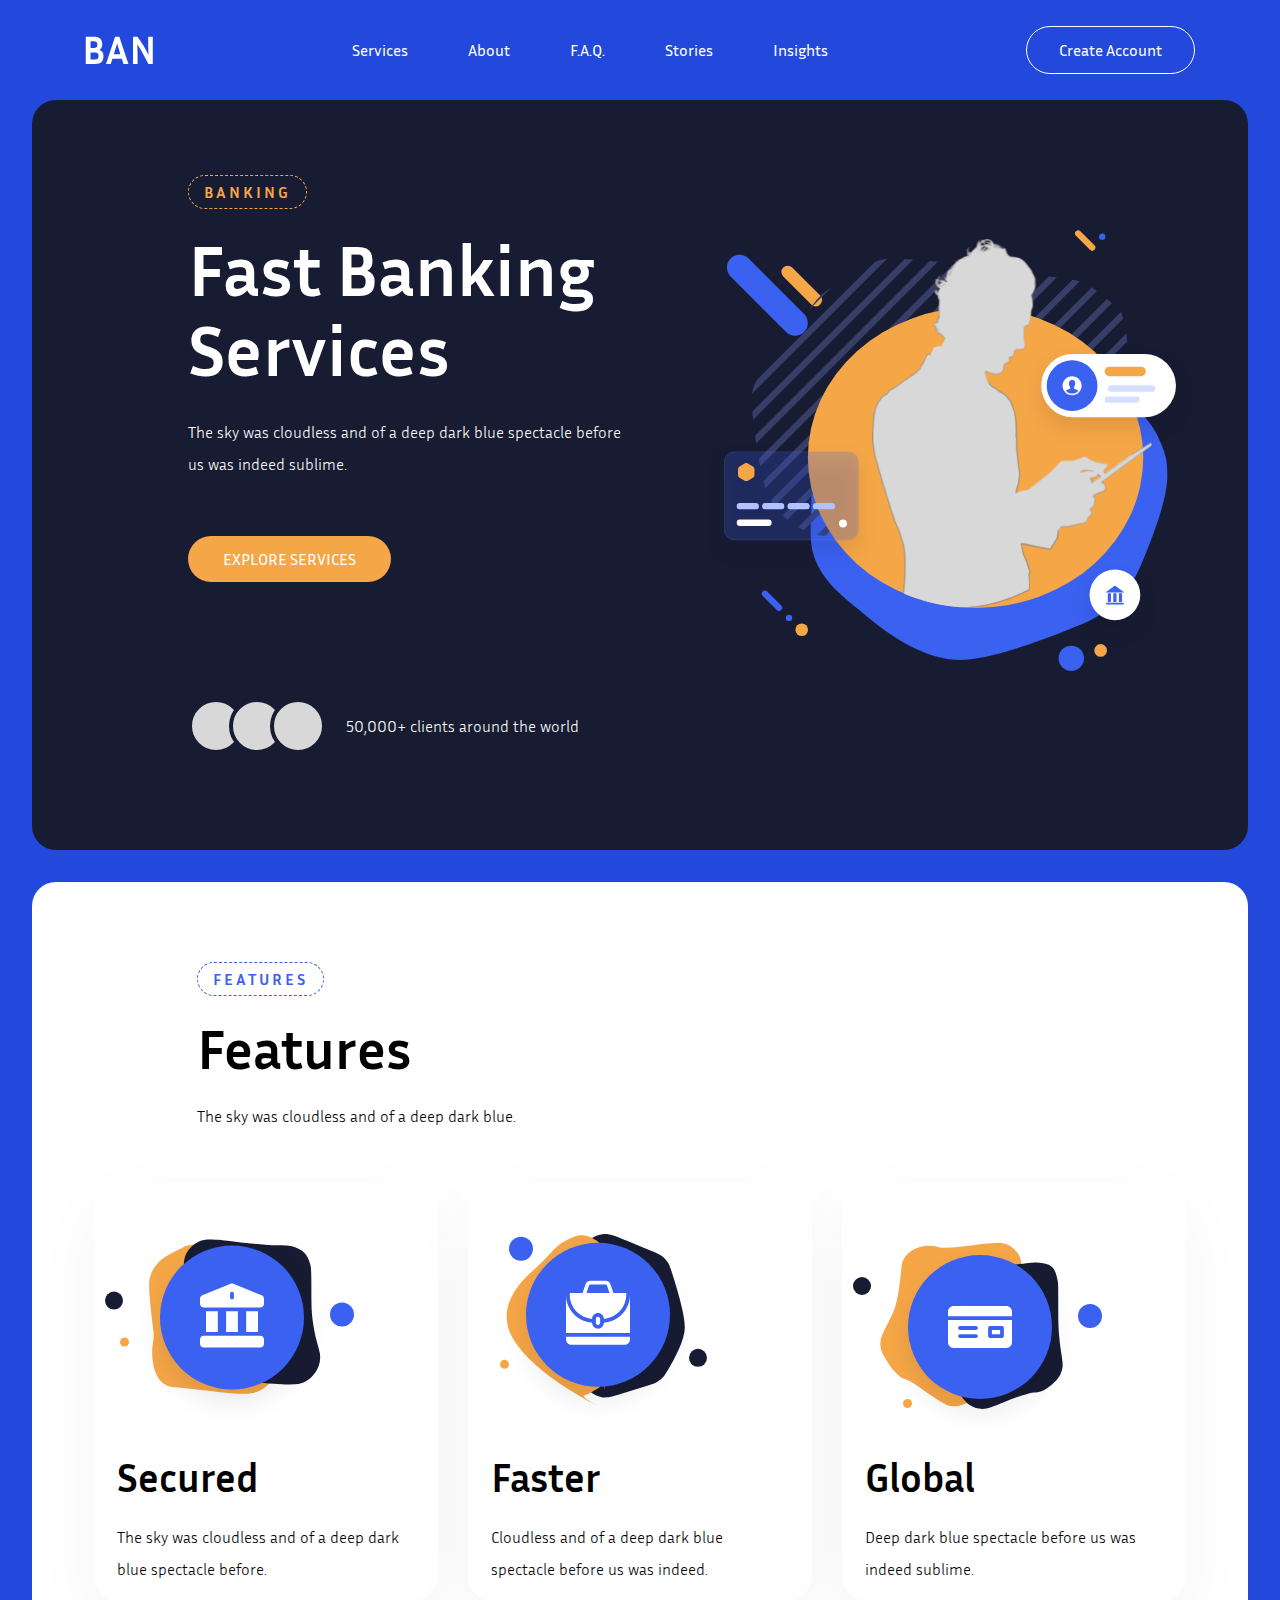
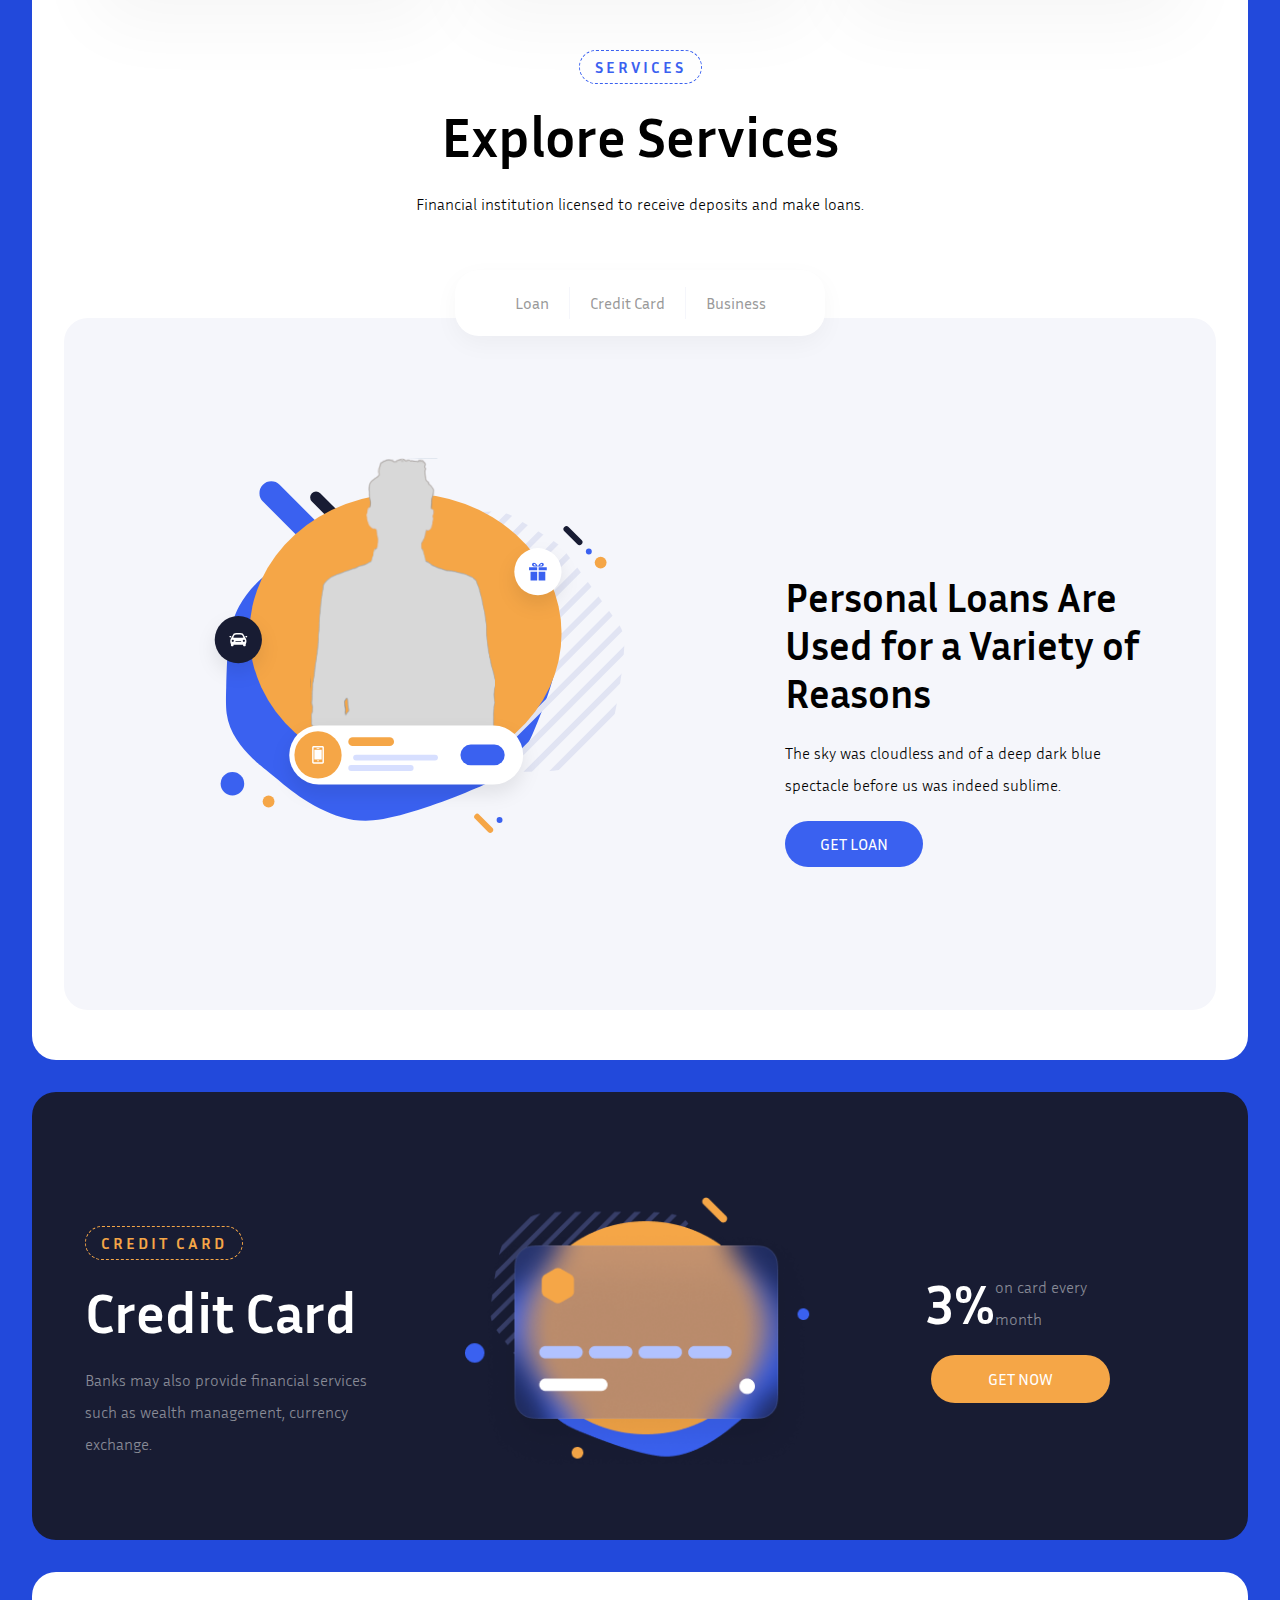
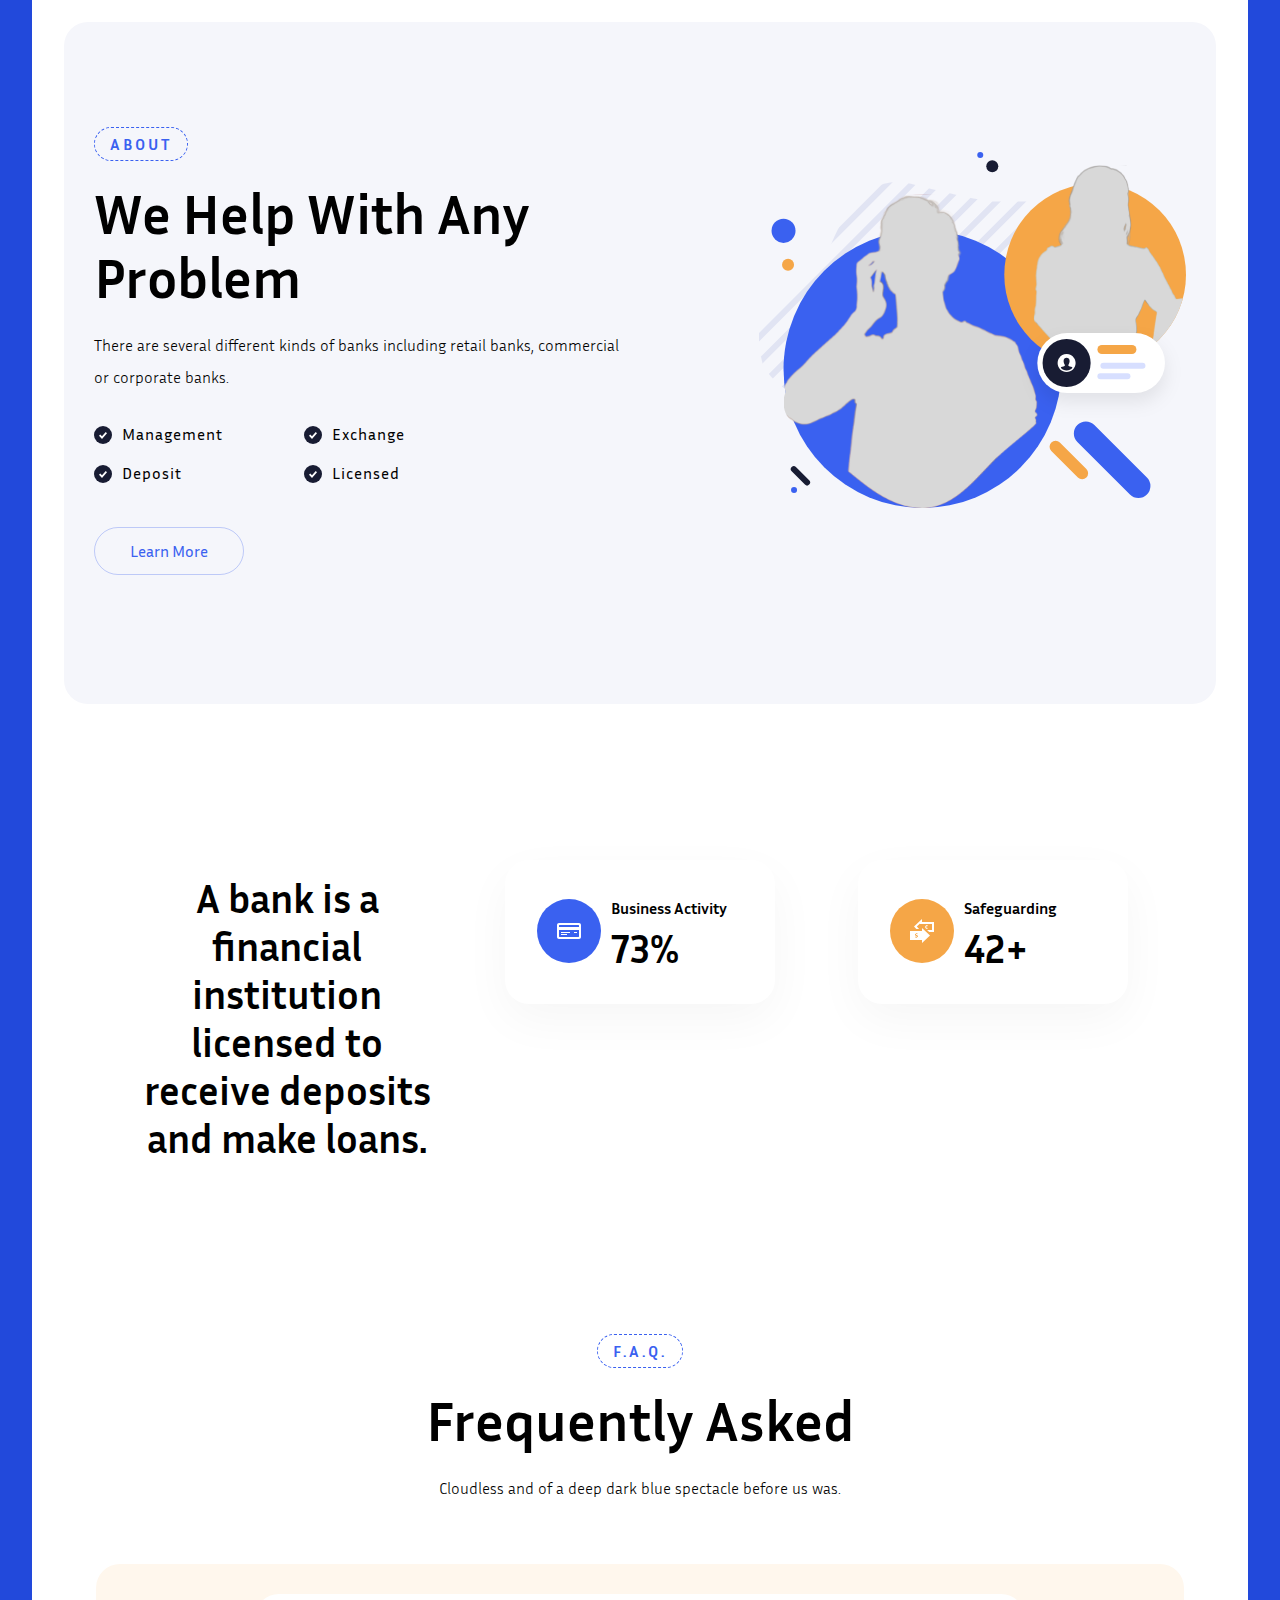
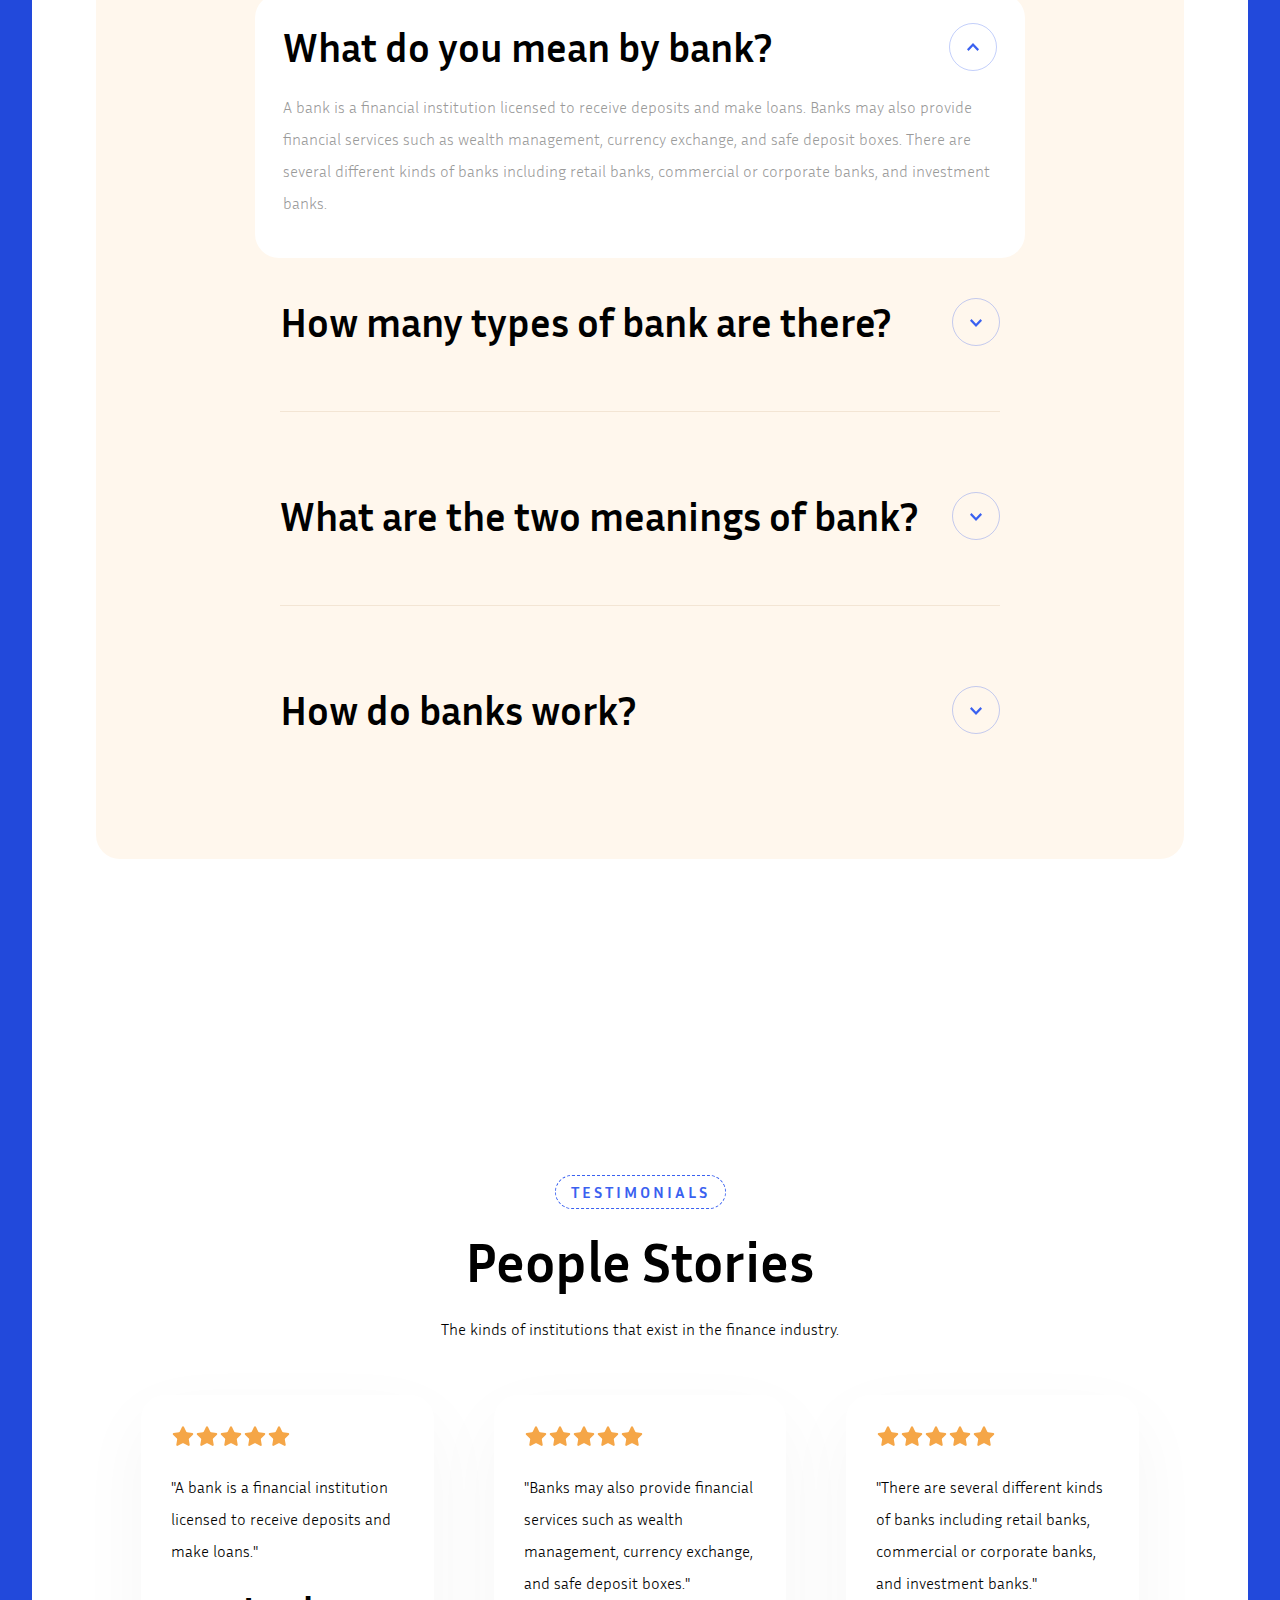
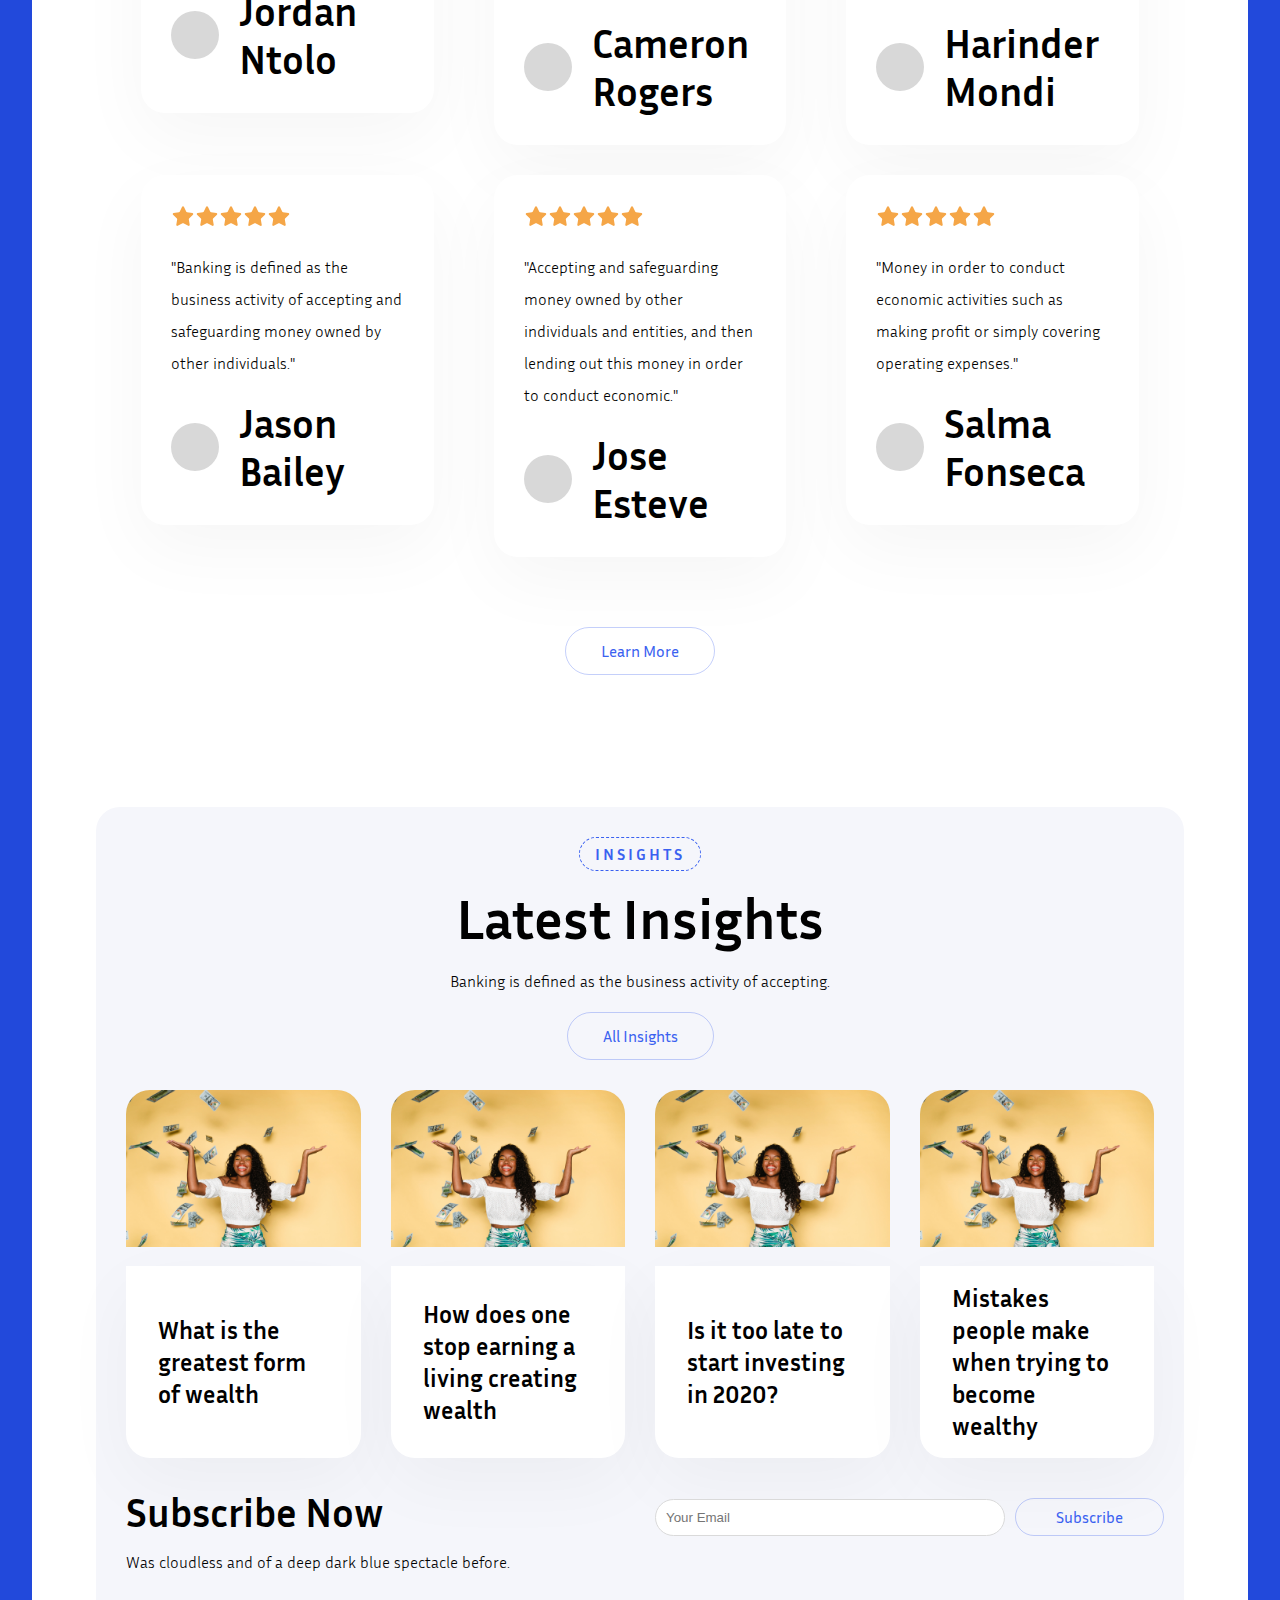
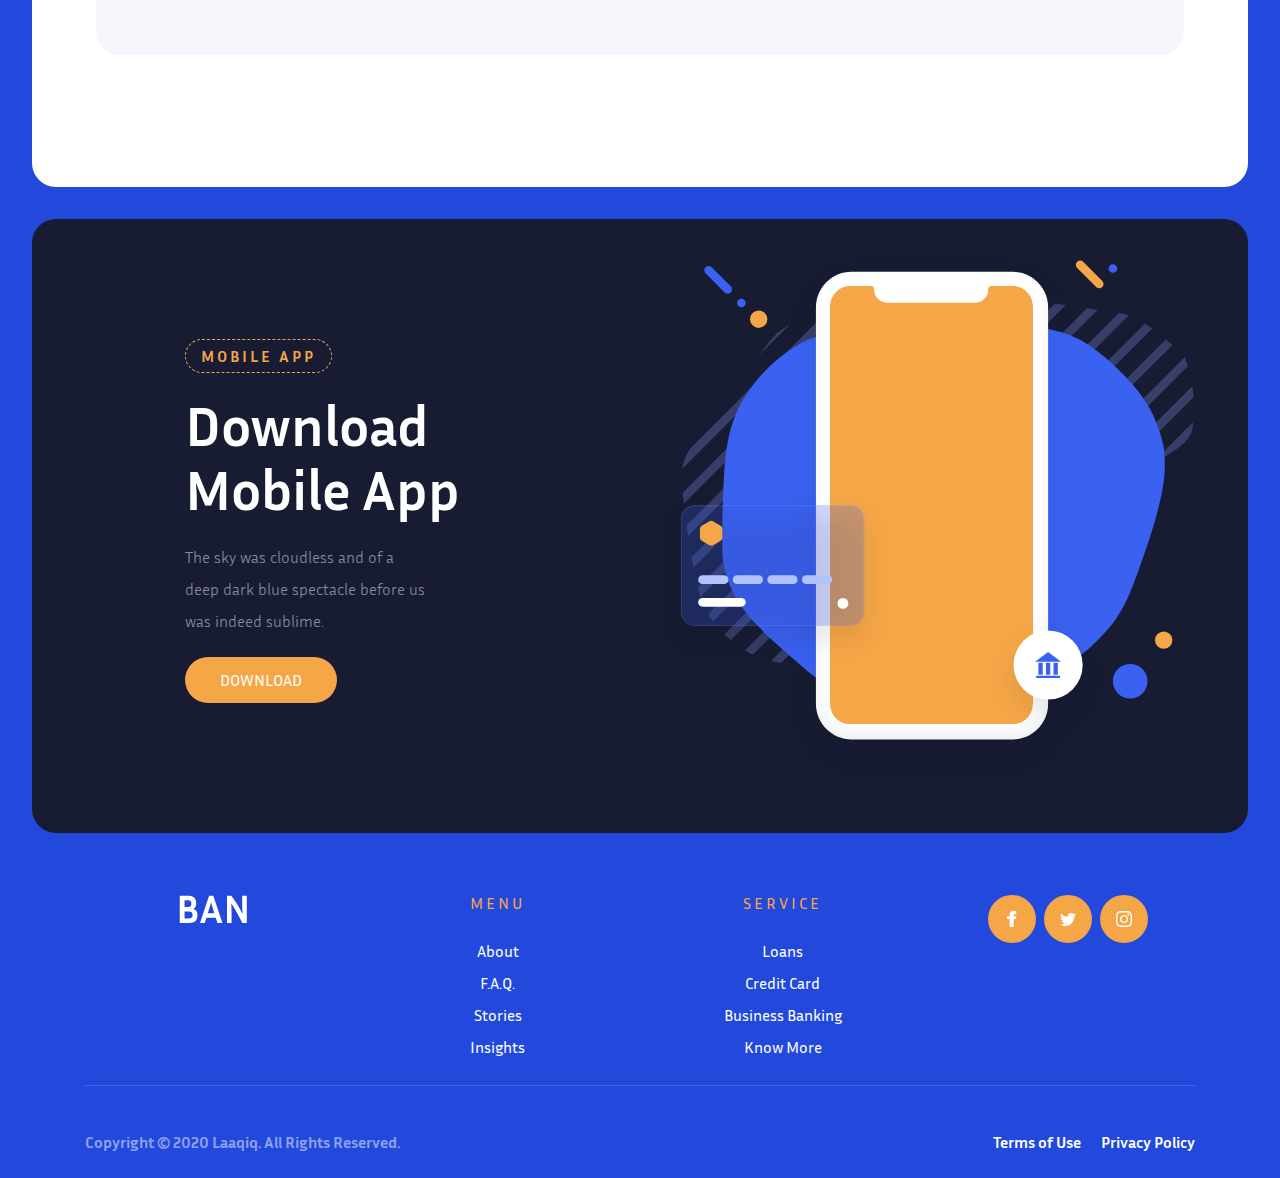
==== commit 27be3e74: "latest commit May 22, 2021" ====
--- a/index.html
+++ b/index.html
@@ -61,10 +61,10 @@
                   The sky was cloudless and of a deep dark blue spectacle before
                   us was indeed sublime.
                 </p>
-                <div class="mb--bottom">
+                <div class="mb--bottom btn__explore-services">
                   <a class="btn__orange" href="#">Explore Services</a>
                 </div>
-                <div class="display-none">
+                <div class="display-none img__ovals">
                   <img src="./assets/img/Section-1/Oval-1.svg" alt="" />
                   <img
                     class="mg-left-negative"
@@ -83,7 +83,7 @@
               </div>
             </div>
             <div class="column column-xl-6 order-0">
-              <div class="img__utility">
+              <div class="hero__main-img">
                 <img
                   class="img__utility"
                   src="./assets/img/Section-1/Section-1-Main-Photo.svg"
@@ -101,7 +101,7 @@
         <div class="container">
           <div class="row">
             <div class="column">
-              <div>
+              <div class="section-2-features">
                 <h5 class="h5__blue-color h5--modifier mb--bottom">Features</h5>
                 <h2 class="pad--bottom">Features</h2>
                 <p class="pad--bottom">
@@ -116,8 +116,8 @@
                 <div class="d-flex flex-center">
                   <img src="./assets/img/Section-2/card-image-1.svg" alt="" />
                 </div>
-                <h4 class="pad--bottom pad-left-card">Secured</h4>
-                <p class="pad-left-card pad-bot-card">
+                <h4 class="pad--bottom pad-left-right-card">Secured</h4>
+                <p class="pad-left-right-card">
                   The sky was cloudless and of a deep dark blue spectacle
                   before.
                 </p>
@@ -128,8 +128,8 @@
                 <div class="d-flex flex-center">
                   <img src="./assets/img/Section-2/card-image-2.svg" alt="" />
                 </div>
-                <h4 class="pad--bottom pad-left-card">Faster</h4>
-                <p class="pad-left-card pad-bot-card">
+                <h4 class="pad--bottom pad-left-right-card">Faster</h4>
+                <p class="pad-left-right-card">
                   Cloudless and of a deep dark blue spectacle before us was
                   indeed.
                 </p>
@@ -140,8 +140,8 @@
                 <div class="d-flex flex-center">
                   <img src="./assets/img/Section-2/card-image-3.svg" alt="" />
                 </div>
-                <h4 class="pad--bottom pad-left-card">Global</h4>
-                <p class="pad-left-card pad-bot-card">
+                <h4 class="pad--bottom pad-left-right-card">Global</h4>
+                <p class="pad-left-right-card">
                   Deep dark blue spectacle before us was indeed sublime.
                 </p>
               </div>
@@ -176,7 +176,7 @@
             <div class="row">
               <div class="column column-xl-6">
                 <img
-                  class="img__utility"
+                  class="img__utility section-2-main-img"
                   src="./assets/img/Section-2/Section-2-Main-Image.svg"
                   alt=""
                 />
@@ -206,7 +206,7 @@
         <div class="container">
           <div class="row">
             <div class="column column-xl-4">
-              <div class="section-2-credit-card">
+              <div class="section-3-card">
                 <h5 class="h5__orange-color h5--modifier mb--bottom">
                   Credit Card
                 </h5>
@@ -304,7 +304,7 @@
               </div>
 
               <div class="column column-xl-6">
-                <div>
+                <div class="section-4__main-img">
                   <img
                     class="img__utility"
                     src="./assets/img/Section-4/Section-4-Main-Image.svg"
@@ -719,7 +719,7 @@
                 <h2 class="mb--bottom color__text--white">
                   Download Mobile App
                 </h2>
-                <p class="mb--bottom color__text--d-white">
+                <p class="mb--bottom color__text--d-white mobile-app-p">
                   The sky was cloudless and of a deep dark blue spectacle before
                   us was indeed sublime.
                 </p>
--- a/assets/css/main.css
+++ b/assets/css/main.css
@@ -788,8 +788,8 @@
 }
 
 p {
-  font-size: 20px;
-  line-height: 25px;
+  font-size: 16px;
+  line-height: 32px;
   font-weight: 300;
 }
 
@@ -945,6 +945,7 @@
   background: #fff;
   box-shadow: 0px 24px 72px rgba(0, 0, 0, 0.04);
   border-radius: 24px;
+  padding-bottom: 34px;
 }
 
 /*=============
@@ -1076,7 +1077,6 @@
 .img__utility {
   width: 100%;
   height: auto;
-  display: block;
 }
 
 .image__card {
@@ -1169,6 +1169,10 @@
   margin-bottom: 20px;
 }
 
+.mg-bot-medium {
+  margin-bottom: 34px;
+}
+
 .mb--bottom-medium {
   margin-bottom: 50px;
 }
@@ -1209,8 +1213,8 @@
   padding-left: 20px;
 }
 
-.pad-left-card {
-  padding-left: 23px;
+.pad-left-right-card {
+  padding: 0 23px;
 }
 
 .pad-bot-card {
@@ -1223,6 +1227,14 @@
 
 .pad-left-32 {
   padding-left: 32px;
+}
+
+.pad-left-103 {
+  padding-left: 103px;
+}
+
+.pad-right-103 {
+  padding-right: 103px;
 }
 
 .pad-right {
@@ -1303,7 +1315,7 @@
     margin-bottom: 20px;
     padding-bottom: 15px;
   }
-  #section-3 .section-2-credit-card {
+  #section-3 .section-3-card {
     display: flex;
     flex-direction: column;
     align-items: center;
@@ -1428,6 +1440,20 @@
     display: flex;
     flex-direction: column;
     margin-top: 45px;
+    margin-left: 103px;
+  }
+  #hero h1 {
+    margin-bottom: 27px;
+  }
+  #hero .btn__explore-services {
+    margin-top: 36px;
+  }
+  #hero .img__ovals {
+    margin: 96px 0;
+  }
+  #hero .hero__main-img {
+    margin-top: 90px;
+    margin-left: 50px;
   }
   .bg--card-color {
     background-color: #fff;
@@ -1447,15 +1473,46 @@
     max-width: 370px;
   }
   #section-2 .section-2--get-loan {
-    padding-top: 120px;
+    margin-top: 225px;
     max-width: 370px;
-    padding-left: 50px;
+    margin-left: 130px;
+  }
+  #section-2 .section-2-features {
+    margin-left: 103px;
+  }
+  #section-2 .section-2__card {
+    display: flex;
+    justify-content: flex-start;
+    align-items: flex-start;
+    flex-direction: column;
+    margin-bottom: 20px;
+    padding-bottom: 15px;
+  }
+  #section-2 .section-2-main-img {
+    margin-top: 90px;
+    padding-left: 103px;
   }
   #section-3 .section-3-credit-card {
     margin-top: 75px;
   }
+  #section-3 .section-3-card {
+    display: flex;
+    flex-direction: column;
+    align-items: flex-start;
+    text-align: left;
+    margin-top: 30px;
+    margin-right: 50px;
+  }
   #section-4 .section-4--about {
+    display: flex;
+    align-items: flex-start;
+    flex-direction: column;
+    text-align: left;
     margin-top: 75px;
+  }
+  #section-4 .section-4__main-img {
+    margin-top: 100px;
+    margin-left: 100px;
   }
   #section-7 .testimonials-bg--card-color {
     background-color: #fff;
@@ -1506,6 +1563,10 @@
     flex-direction: column;
     text-align: left;
     padding-top: 50px;
+    padding: 0 100px;
+  }
+  #section-9 .mobile-app-p {
+    padding-right: 100px;
   }
   #footer .footer-logo {
     margin-top: 0px;
